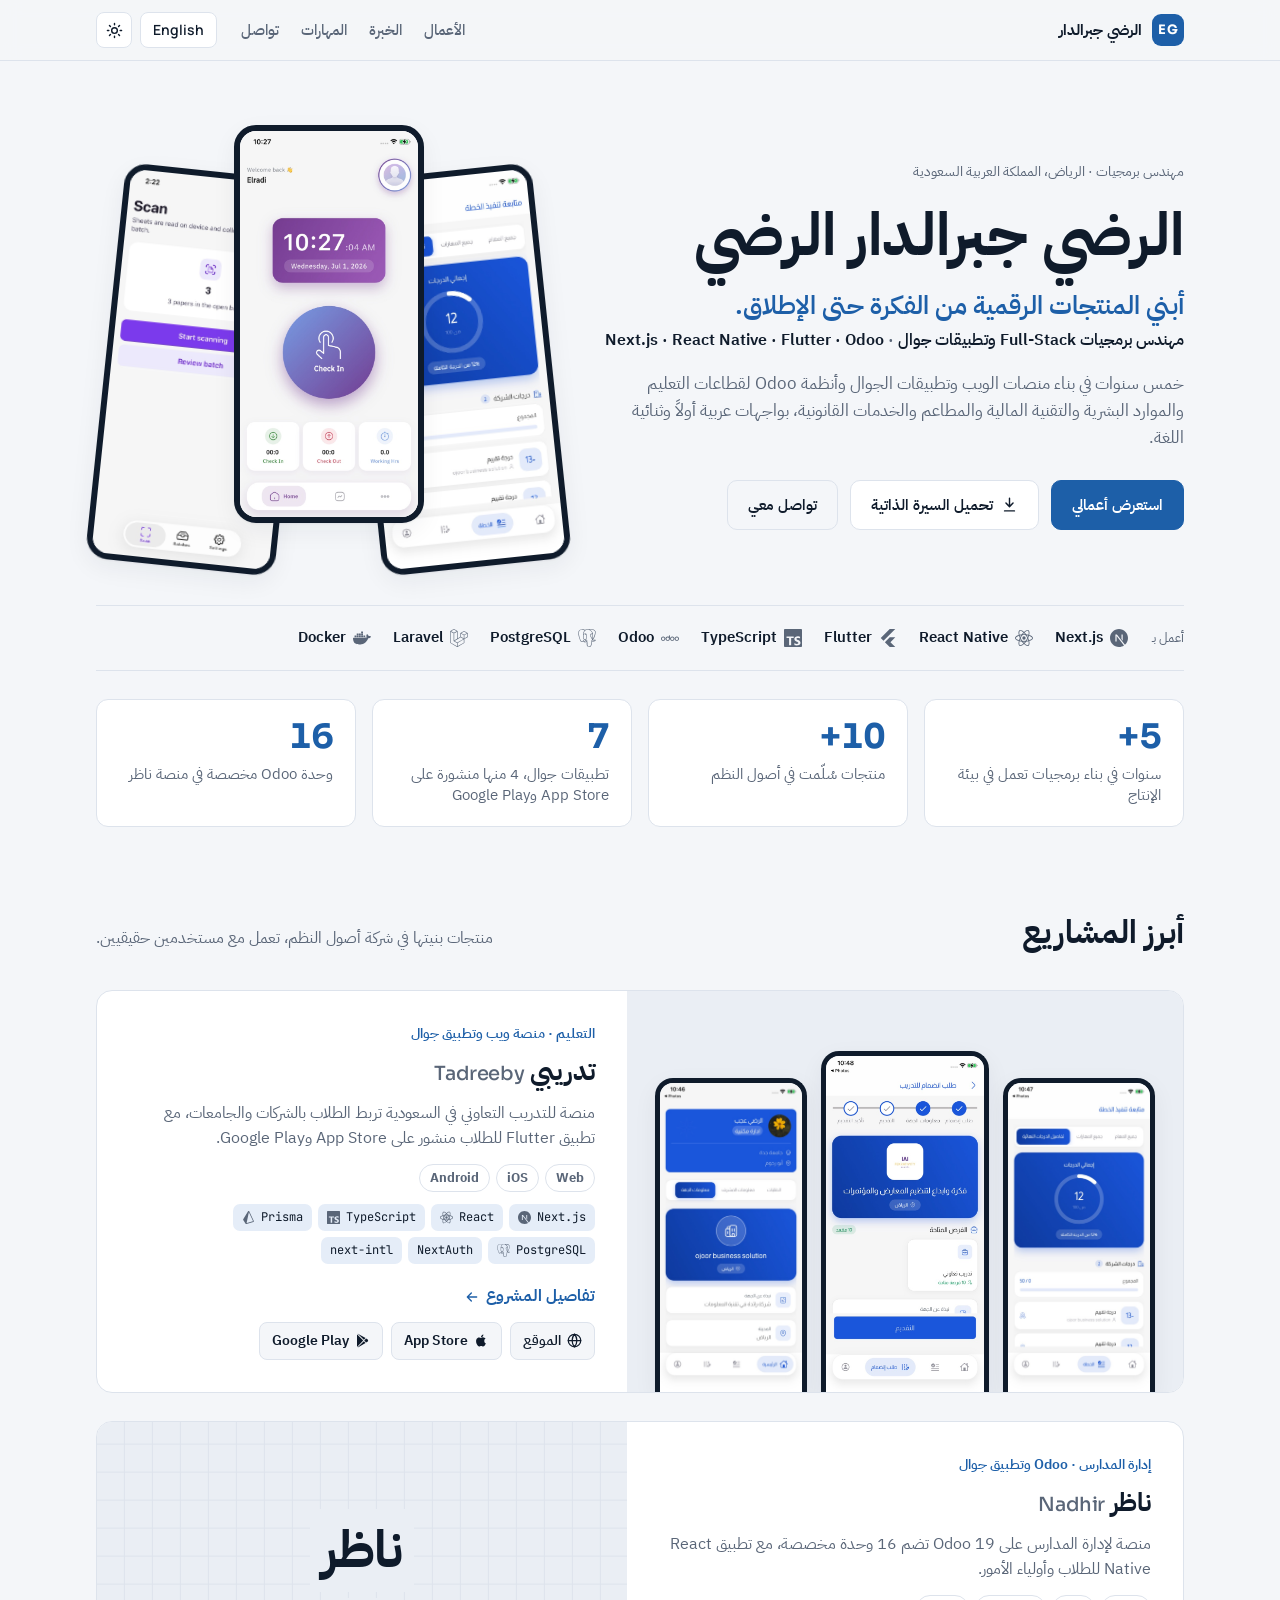
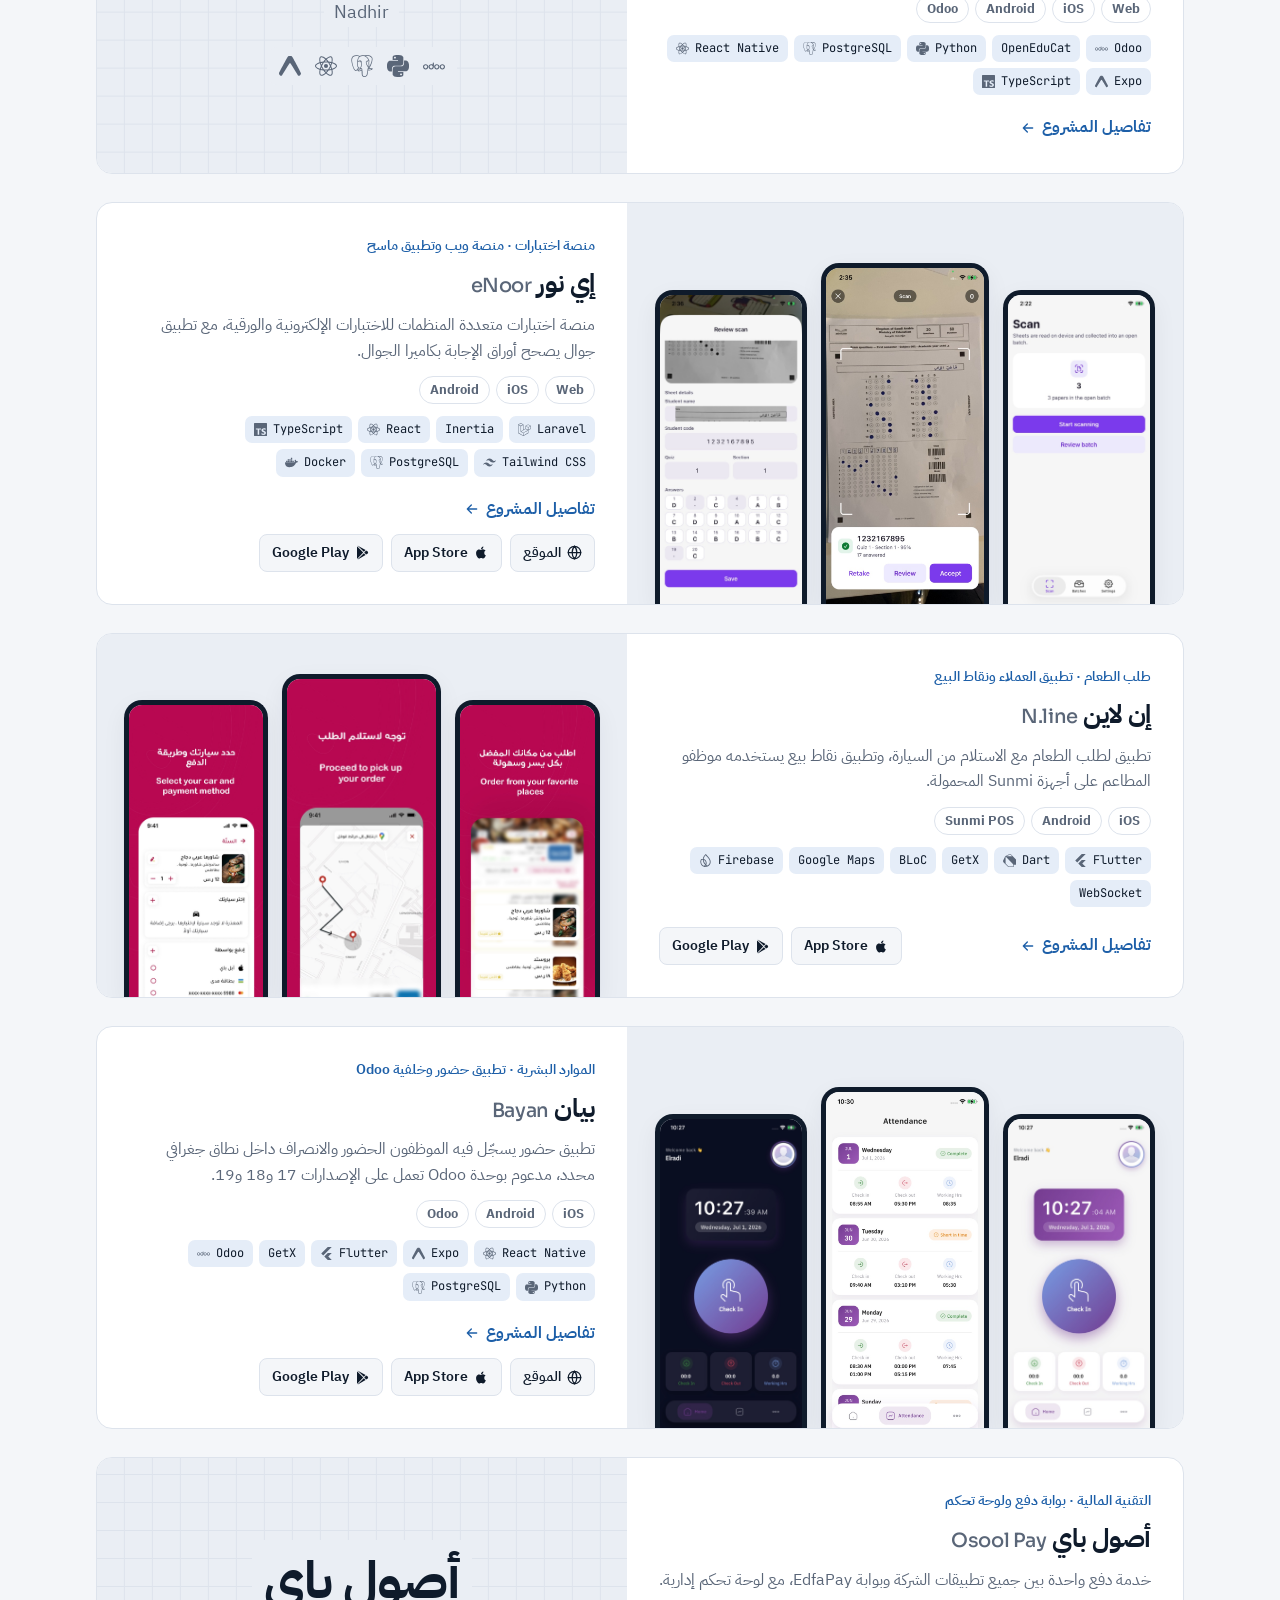
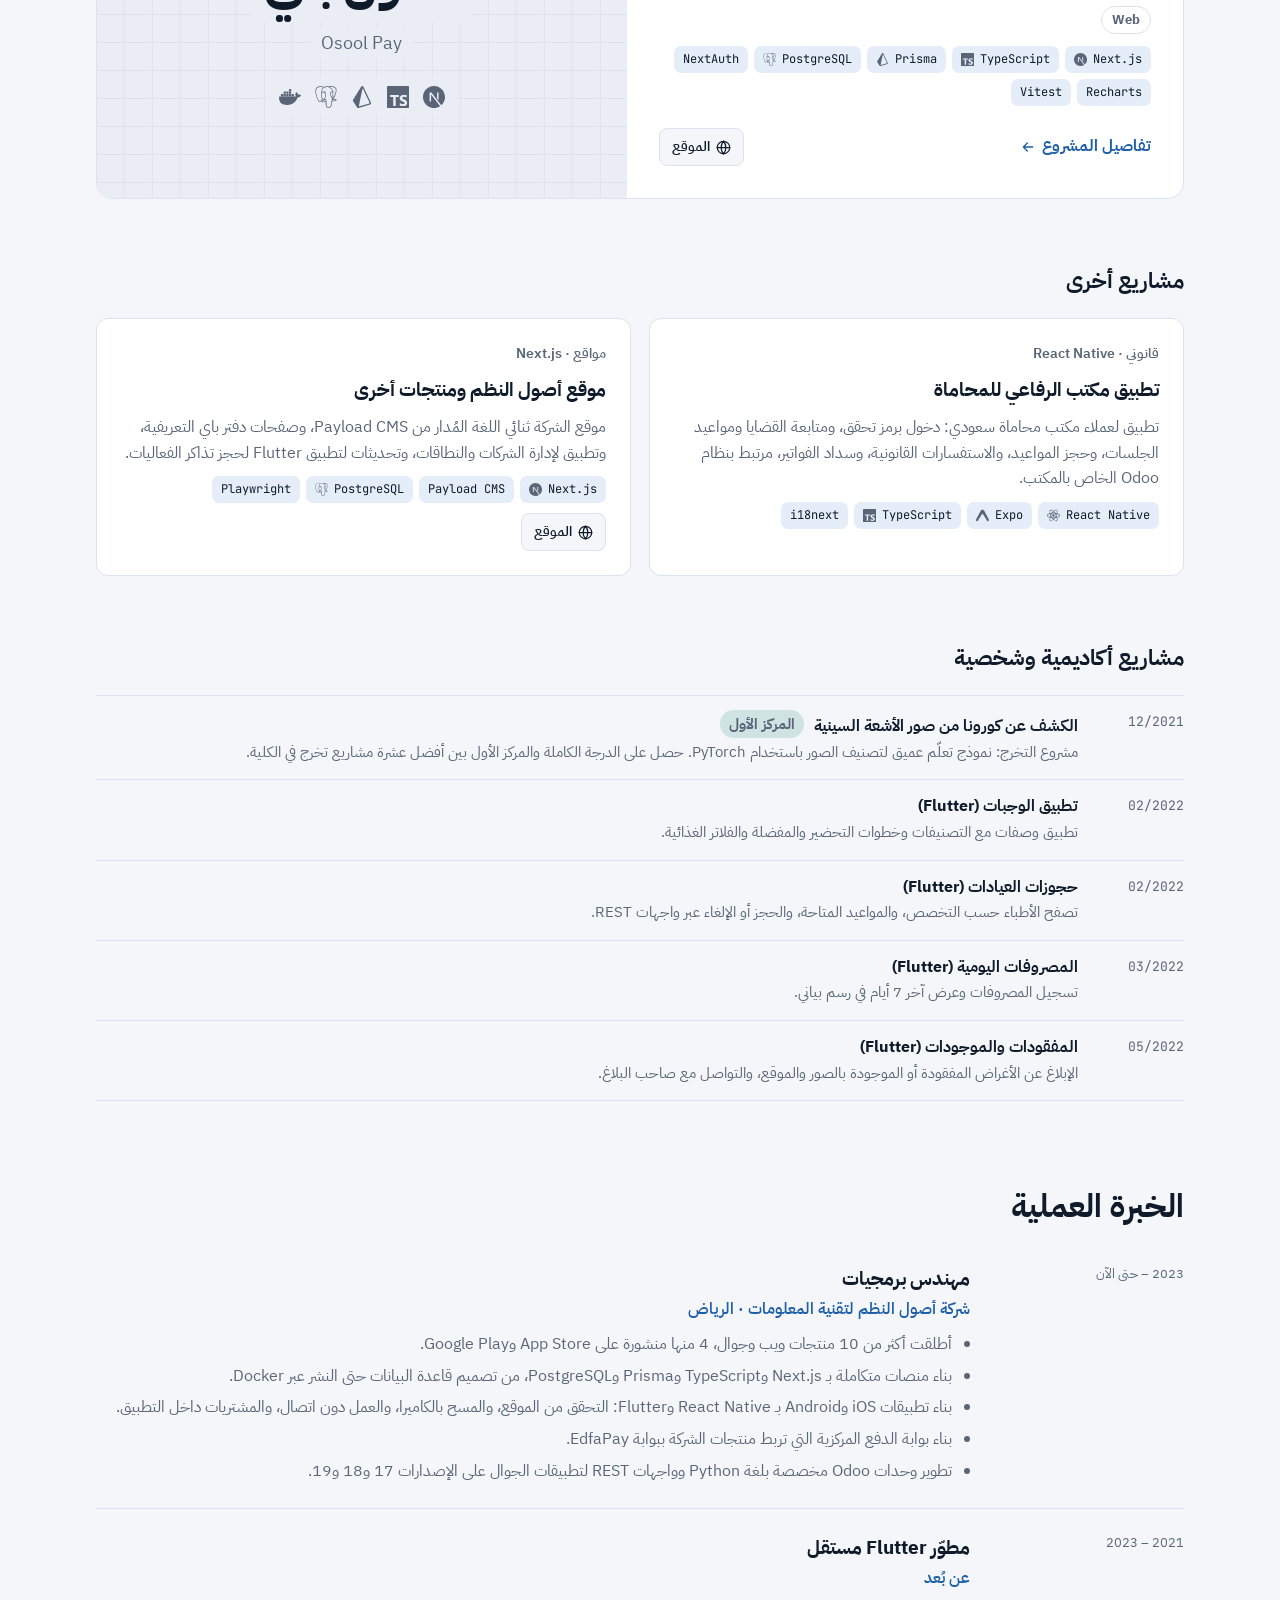
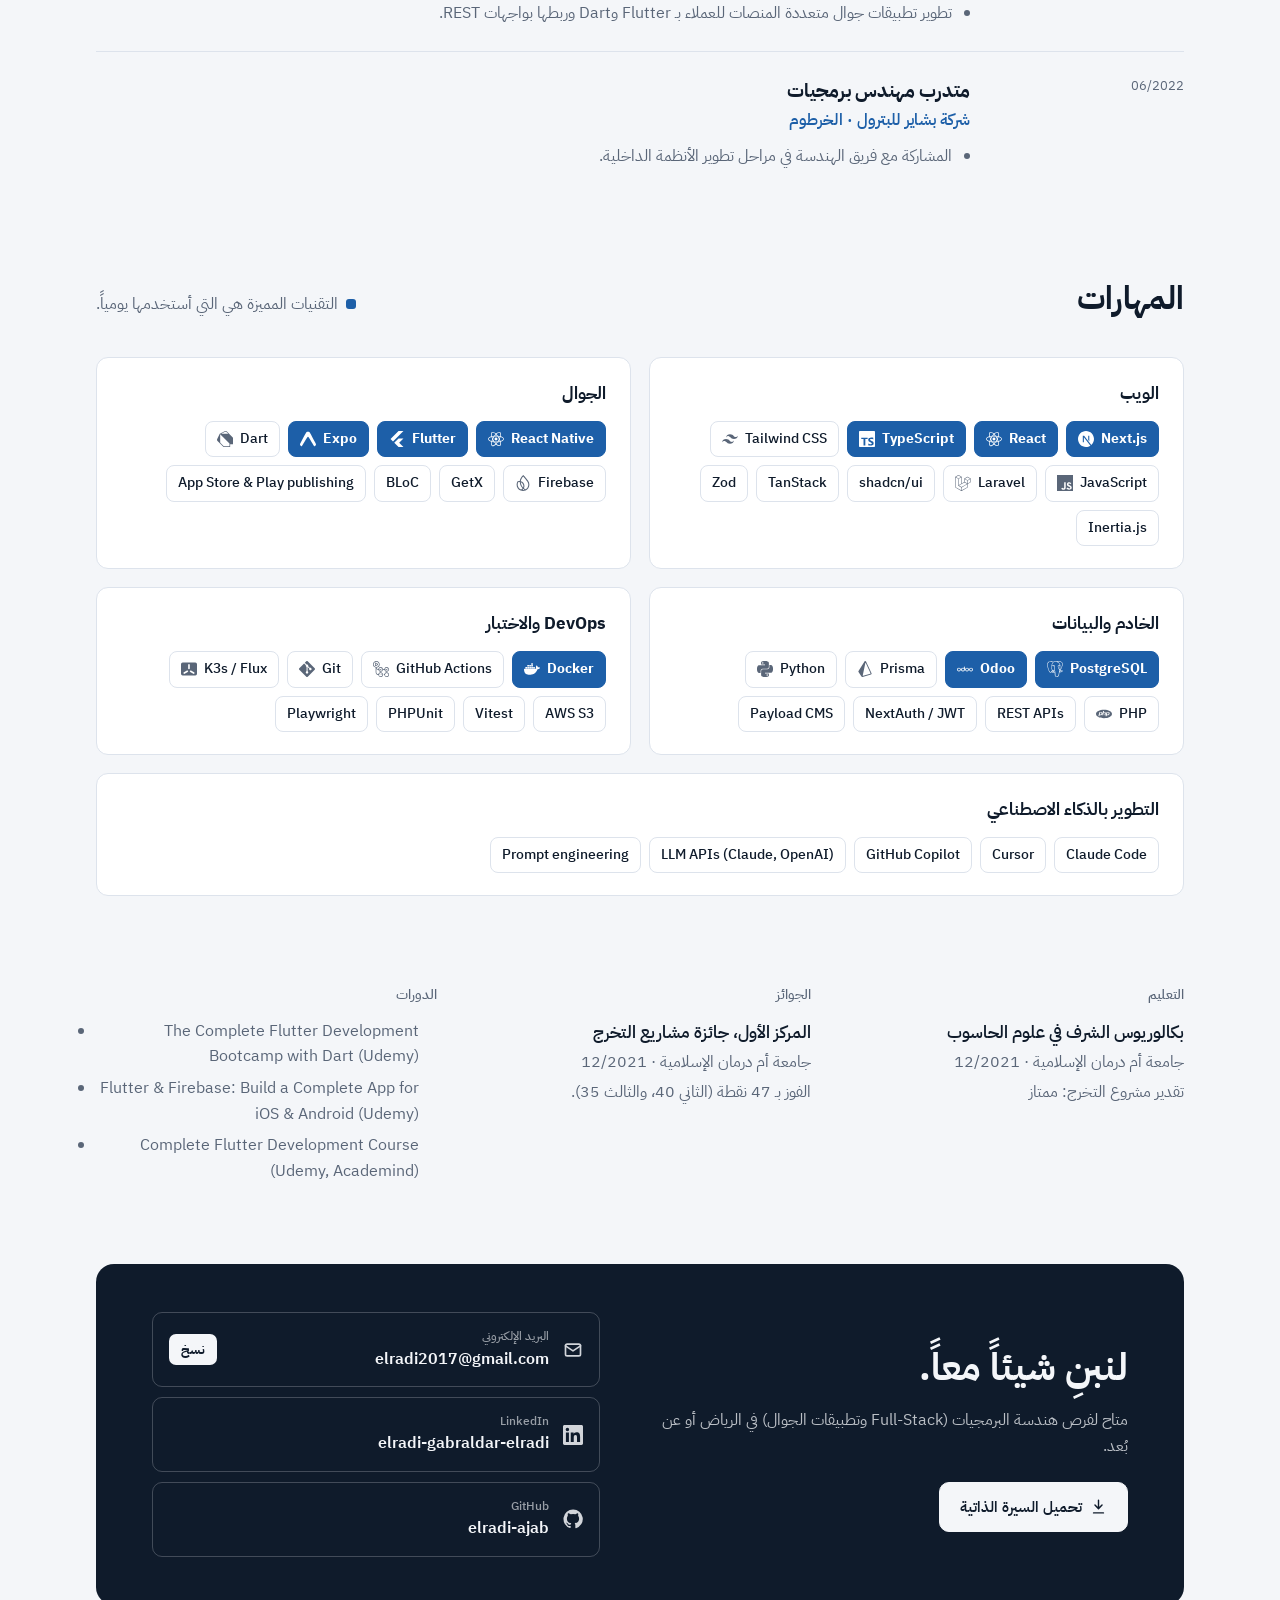
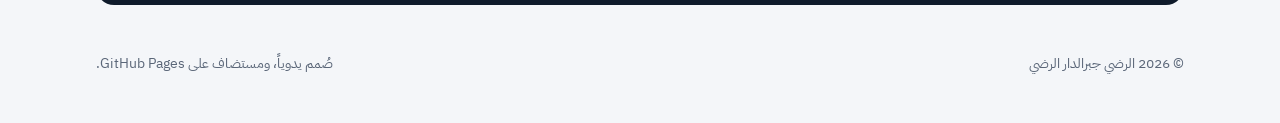
==== ar/index.html @ a4e67fc0 "Portfolio v2: Arabic version, project pages, screenshots, stats, skills with logos, theme toggle Co-" ====
<!doctype html>
<html lang="ar" dir="rtl">
<head>
<meta charset="utf-8">
<meta name="viewport" content="width=device-width, initial-scale=1, viewport-fit=cover">
<meta name="theme-color" content="#0b121c">
<title>الرضي جبرالدار الرضي</title>
<meta name="description" content="مهندس برمجيات Full-Stack وتطبيقات جوال · أبني المنتجات الرقمية من الفكرة حتى الإطلاق.">
<link rel="alternate" hreflang="en" href="../index.html">
<link rel="preconnect" href="https://fonts.googleapis.com">
<link rel="preconnect" href="https://fonts.gstatic.com" crossorigin>
<link rel="stylesheet" href="https://fonts.googleapis.com/css2?family=Sora:wght@500;600;700&family=Manrope:wght@400;500;600;700&family=JetBrains+Mono:wght@400;500&family=IBM+Plex+Sans+Arabic:wght@400;500;600;700&display=swap">
<link rel="stylesheet" href="../assets/style.css">
<script>(function(){try{var m=localStorage.getItem('theme');if(m==='dark'||m==='light')document.documentElement.setAttribute('data-theme',m);}catch(e){}})();</script>
<script>window.BASE="../";window.I18N={"link_website": "الموقع", "link_appStore": "App Store", "link_googlePlay": "Google Play", "link_github": "الكود", "link_demo": "عرض تجريبي", "copy": "نسخ", "copied": "تم النسخ"};</script>
</head>
<body>
<header class="bar">
  <div class="wrap bar-in">
    <a class="mark" href="index.html"><span class="mono">EG</span><span>الرضي جبرالدار</span></a>
    <nav class="nav" aria-label="Sections"><a href="index.html#work">الأعمال</a><a href="index.html#experience">الخبرة</a><a href="index.html#skills">المهارات</a><a href="index.html#contact">تواصل</a></nav>
    <div class="tools">
      <a class="lang" href="../index.html" hreflang="en" lang="en">English</a>
      <button class="theme" id="theme-toggle" type="button" aria-label="تبديل الوضع الفاتح أو الداكن" title="تبديل الوضع الفاتح أو الداكن"><svg viewBox="0 0 24 24" fill="none" stroke="currentColor" stroke-width="2" stroke-linecap="round" aria-hidden="true"><circle cx="12" cy="12" r="4"/><path d="M12 2v2M12 20v2M4.9 4.9l1.4 1.4M17.7 17.7l1.4 1.4M2 12h2M20 12h2M4.9 19.1l1.4-1.4M17.7 6.3l1.4-1.4"/></svg><svg viewBox="0 0 24 24" fill="none" stroke="currentColor" stroke-width="2" stroke-linecap="round" stroke-linejoin="round" aria-hidden="true"><path d="M21 12.8A9 9 0 1 1 11.2 3a7 7 0 0 0 9.8 9.8z"/></svg></button>
    </div>
  </div>
</header>
<main id="top">
<section class="hero wrap">
  <div class="hero-text">
    <p class="eyebrow">مهندس برمجيات · الرياض، المملكة العربية السعودية</p>
    <h1>الرضي جبرالدار الرضي</h1>
    <p class="tagline">أبني المنتجات الرقمية من الفكرة حتى الإطلاق.</p>
    <p class="subline">مهندس برمجيات Full-Stack وتطبيقات جوال <span class="dot">·</span> <span dir="ltr">Next.js · React Native · Flutter · Odoo</span></p>
    <p class="lede">خمس سنوات في بناء منصات الويب وتطبيقات الجوال وأنظمة Odoo لقطاعات التعليم والموارد البشرية والتقنية المالية والمطاعم والخدمات القانونية، بواجهات عربية أولاً وثنائية اللغة.</p>
    <div class="actions">
      <a class="btn primary" href="#work">استعرض أعمالي</a>
      <a class="btn" href="../Elradi_Gabraldar_CV_AR.pdf" download><svg viewBox="0 0 24 24" fill="none" stroke="currentColor" stroke-width="2" stroke-linecap="round" stroke-linejoin="round" aria-hidden="true"><path d="M12 3v12M7 10l5 5 5-5M5 21h14"/></svg>تحميل السيرة الذاتية</a>
      <a class="btn ghost" href="#contact">تواصل معي</a>
    </div>
  </div>
  <div class="hero-art" aria-hidden="true"><div class="phones"><img src="../images/tadreeby/4.jpg" alt="" loading="eager" width="300" height="650"><img src="../images/bayan/1.jpg" alt="" loading="eager" width="300" height="650"><img src="../images/enoor/1.jpg" alt="" loading="eager" width="300" height="650"></div></div>
</section>
<div class="wrap">
  <div class="techbar"><span class="tb-label">أعمل بـ</span><ul><li><svg class="ti" viewBox="0 0 24 24" aria-hidden="true"><path d="M18.665 21.978C16.758 23.255 14.465 24 12 24 5.377 24 0 18.623 0 12S5.377 0 12 0s12 5.377 12 12c0 3.583-1.574 6.801-4.067 9.001L9.219 7.2H7.2v9.596h1.615V9.251l9.85 12.727Zm-3.332-8.533 1.6 2.061V7.2h-1.6v6.245Z"/></svg><span>Next.js</span></li><li><svg class="ti" viewBox="0 0 24 24" aria-hidden="true"><path d="M14.23 12.004a2.236 2.236 0 0 1-2.235 2.236 2.236 2.236 0 0 1-2.236-2.236 2.236 2.236 0 0 1 2.235-2.236 2.236 2.236 0 0 1 2.236 2.236zm2.648-10.69c-1.346 0-3.107.96-4.888 2.622-1.78-1.653-3.542-2.602-4.887-2.602-.41 0-.783.093-1.106.278-1.375.793-1.683 3.264-.973 6.365C1.98 8.917 0 10.42 0 12.004c0 1.59 1.99 3.097 5.043 4.03-.704 3.113-.39 5.588.988 6.38.32.187.69.275 1.102.275 1.345 0 3.107-.96 4.888-2.624 1.78 1.654 3.542 2.603 4.887 2.603.41 0 .783-.09 1.106-.275 1.374-.792 1.683-3.263.973-6.365C22.02 15.096 24 13.59 24 12.004c0-1.59-1.99-3.097-5.043-4.032.704-3.11.39-5.587-.988-6.38-.318-.184-.688-.277-1.092-.278zm-.005 1.09v.006c.225 0 .406.044.558.127.666.382.955 1.835.73 3.704-.054.46-.142.945-.25 1.44-.96-.236-2.006-.417-3.107-.534-.66-.905-1.345-1.727-2.035-2.447 1.592-1.48 3.087-2.292 4.105-2.295zm-9.77.02c1.012 0 2.514.808 4.11 2.28-.686.72-1.37 1.537-2.02 2.442-1.107.117-2.154.298-3.113.538-.112-.49-.195-.964-.254-1.42-.23-1.868.054-3.32.714-3.707.19-.09.4-.127.563-.132zm4.882 3.05c.455.468.91.992 1.36 1.564-.44-.02-.89-.034-1.345-.034-.46 0-.915.01-1.36.034.44-.572.895-1.096 1.345-1.565zM12 8.1c.74 0 1.477.034 2.202.093.406.582.802 1.203 1.183 1.86.372.64.71 1.29 1.018 1.946-.308.655-.646 1.31-1.013 1.95-.38.66-.773 1.288-1.18 1.87-.728.063-1.466.098-2.21.098-.74 0-1.477-.035-2.202-.093-.406-.582-.802-1.204-1.183-1.86-.372-.64-.71-1.29-1.018-1.946.303-.657.646-1.313 1.013-1.954.38-.66.773-1.286 1.18-1.868.728-.064 1.466-.098 2.21-.098zm-3.635.254c-.24.377-.48.763-.704 1.16-.225.39-.435.782-.635 1.174-.265-.656-.49-1.31-.676-1.947.64-.15 1.315-.283 2.015-.386zm7.26 0c.695.103 1.365.23 2.006.387-.18.632-.405 1.282-.66 1.933-.2-.39-.41-.783-.64-1.174-.225-.392-.465-.774-.705-1.146zm3.063.675c.484.15.944.317 1.375.498 1.732.74 2.852 1.708 2.852 2.476-.005.768-1.125 1.74-2.857 2.475-.42.18-.88.342-1.355.493-.28-.958-.646-1.956-1.1-2.98.45-1.017.81-2.01 1.085-2.964zm-13.395.004c.278.96.645 1.957 1.1 2.98-.45 1.017-.812 2.01-1.086 2.964-.484-.15-.944-.318-1.37-.5-1.732-.737-2.852-1.706-2.852-2.474 0-.768 1.12-1.742 2.852-2.476.42-.18.88-.342 1.356-.494zm11.678 4.28c.265.657.49 1.312.676 1.948-.64.157-1.316.29-2.016.39.24-.375.48-.762.705-1.158.225-.39.435-.788.636-1.18zm-9.945.02c.2.392.41.783.64 1.175.23.39.465.772.705 1.143-.695-.102-1.365-.23-2.006-.386.18-.63.406-1.282.66-1.933zM17.92 16.32c.112.493.2.968.254 1.423.23 1.868-.054 3.32-.714 3.708-.147.09-.338.128-.563.128-1.012 0-2.514-.807-4.11-2.28.686-.72 1.37-1.536 2.02-2.44 1.107-.118 2.154-.3 3.113-.54zm-11.83.01c.96.234 2.006.415 3.107.532.66.905 1.345 1.727 2.035 2.446-1.595 1.483-3.092 2.295-4.11 2.295-.22-.005-.406-.05-.553-.132-.666-.38-.955-1.834-.73-3.703.054-.46.142-.944.25-1.438zm4.56.64c.44.02.89.034 1.345.034.46 0 .915-.01 1.36-.034-.44.572-.895 1.095-1.345 1.565-.455-.47-.91-.993-1.36-1.565z"/></svg><span>React Native</span></li><li><svg class="ti" viewBox="0 0 24 24" aria-hidden="true"><path d="M14.314 0L2.3 12 6 15.7 21.684.013h-7.357zm.014 11.072L7.857 17.53l6.47 6.47H21.7l-6.46-6.468 6.46-6.46h-7.37z"/></svg><span>Flutter</span></li><li><svg class="ti" viewBox="0 0 24 24" aria-hidden="true"><path d="M1.125 0C.502 0 0 .502 0 1.125v21.75C0 23.498.502 24 1.125 24h21.75c.623 0 1.125-.502 1.125-1.125V1.125C24 .502 23.498 0 22.875 0zm17.363 9.75c.612 0 1.154.037 1.627.111a6.38 6.38 0 0 1 1.306.34v2.458a3.95 3.95 0 0 0-.643-.361 5.093 5.093 0 0 0-.717-.26 5.453 5.453 0 0 0-1.426-.2c-.3 0-.573.028-.819.086a2.1 2.1 0 0 0-.623.242c-.17.104-.3.229-.393.374a.888.888 0 0 0-.14.49c0 .196.053.373.156.529.104.156.252.304.443.444s.423.276.696.41c.273.135.582.274.926.416.47.197.892.407 1.266.628.374.222.695.473.963.753.268.279.472.598.614.957.142.359.214.776.214 1.253 0 .657-.125 1.21-.373 1.656a3.033 3.033 0 0 1-1.012 1.085 4.38 4.38 0 0 1-1.487.596c-.566.12-1.163.18-1.79.18a9.916 9.916 0 0 1-1.84-.164 5.544 5.544 0 0 1-1.512-.493v-2.63a5.033 5.033 0 0 0 3.237 1.2c.333 0 .624-.03.872-.09.249-.06.456-.144.623-.25.166-.108.29-.234.373-.38a1.023 1.023 0 0 0-.074-1.089 2.12 2.12 0 0 0-.537-.5 5.597 5.597 0 0 0-.807-.444 27.72 27.72 0 0 0-1.007-.436c-.918-.383-1.602-.852-2.053-1.405-.45-.553-.676-1.222-.676-2.005 0-.614.123-1.141.369-1.582.246-.441.58-.804 1.004-1.089a4.494 4.494 0 0 1 1.47-.629 7.536 7.536 0 0 1 1.77-.201zm-15.113.188h9.563v2.166H9.506v9.646H6.789v-9.646H3.375z"/></svg><span>TypeScript</span></li><li><svg class="ti" viewBox="0 0 24 24" aria-hidden="true"><path d="M21.1002 15.7957c-1.6015 0-2.8997-1.2983-2.8997-2.8998s1.2983-2.8997 2.8997-2.8997c1.6015 0 2.8998 1.2982 2.8998 2.8997 0 1.5999-1.2979 2.8998-2.8998 2.8998zm0-1.2c.9388.0006 1.7003-.7601 1.7008-1.6989.0004-.9388-.7602-1.7003-1.699-1.7007h-.0018c-.9388.0004-1.6994.7619-1.699 1.7007.0005.9381.761 1.6985 1.699 1.699zm-6.0655 1.2c-1.6014 0-2.8997-1.2983-2.8997-2.8998s1.2983-2.8997 2.8997-2.8997c1.6015 0 2.8998 1.2982 2.8998 2.8997 0 1.5999-1.2999 2.8998-2.8998 2.8998zm0-1.2c.9389.0006 1.7003-.7601 1.7008-1.6989.0005-.9388-.7602-1.7003-1.699-1.7007h-.0018c-.9388.0004-1.6994.7619-1.699 1.7007.0005.9381.761 1.6985 1.699 1.699zM11.865 12.858c0 1.6199-1.2979 2.9378-2.8977 2.9378s-2.8998-1.314-2.8998-2.9358 1.1799-2.8597 2.8998-2.8597c.6359 0 1.2239.134 1.6998.484v-1.68a.6.6 0 0 1 1.2 0v4.0537h-.002zm-2.8977 1.7399c.9388.0005 1.7002-.7602 1.7007-1.699.0005-.9388-.7602-1.7003-1.699-1.7007h-.0017c-.9389.0004-1.6995.7619-1.699 1.7007.0004.9381.7608 1.6985 1.699 1.699zm-6.0675 1.1979C1.2983 15.7957 0 14.4974 0 12.8959s1.2983-2.8997 2.8998-2.8997 2.8997 1.2982 2.8997 2.8997c0 1.5999-1.2999 2.8998-2.8997 2.8998zm0-1.2c.9388.0006 1.7002-.7601 1.7007-1.699.0005-.9387-.7602-1.7002-1.699-1.7006h-.0017c-.9388.0004-1.6995.7619-1.699 1.7007.0004.9381.7608 1.6985 1.699 1.699z"/></svg><span>Odoo</span></li><li><svg class="ti" viewBox="0 0 24 24" aria-hidden="true"><path d="M23.5594 14.7228a.5269.5269 0 0 0-.0563-.1191c-.139-.2632-.4768-.3418-1.0074-.2321-1.6533.3411-2.2935.1312-2.5256-.0191 1.342-2.0482 2.445-4.522 3.0411-6.8297.2714-1.0507.7982-3.5237.1222-4.7316a1.5641 1.5641 0 0 0-.1509-.235C21.6931.9086 19.8007.0248 17.5099.0005c-1.4947-.0158-2.7705.3461-3.1161.4794a9.449 9.449 0 0 0-.5159-.0816 8.044 8.044 0 0 0-1.3114-.1278c-1.1822-.0184-2.2038.2642-3.0498.8406-.8573-.3211-4.7888-1.645-7.2219.0788C.9359 2.1526.3086 3.8733.4302 6.3043c.0409.818.5069 3.334 1.2423 5.7436.4598 1.5065.9387 2.7019 1.4334 3.582.553.9942 1.1259 1.5933 1.7143 1.7895.4474.1491 1.1327.1441 1.8581-.7279.8012-.9635 1.5903-1.8258 1.9446-2.2069.4351.2355.9064.3625 1.39.3772a.0569.0569 0 0 0 .0004.0041 11.0312 11.0312 0 0 0-.2472.3054c-.3389.4302-.4094.5197-1.5002.7443-.3102.064-1.1344.2339-1.1464.8115-.0025.1224.0329.2309.0919.3268.2269.4231.9216.6097 1.015.6331 1.3345.3335 2.5044.092 3.3714-.6787-.017 2.231.0775 4.4174.3454 5.0874.2212.5529.7618 1.9045 2.4692 1.9043.2505 0 .5263-.0291.8296-.0941 1.7819-.3821 2.5557-1.1696 2.855-2.9059.1503-.8707.4016-2.8753.5388-4.1012.0169-.0703.0357-.1207.057-.1362.0007-.0005.0697-.0471.4272.0307a.3673.3673 0 0 0 .0443.0068l.2539.0223.0149.001c.8468.0384 1.9114-.1426 2.5312-.4308.6438-.2988 1.8057-1.0323 1.5951-1.6698zM2.371 11.8765c-.7435-2.4358-1.1779-4.8851-1.2123-5.5719-.1086-2.1714.4171-3.6829 1.5623-4.4927 1.8367-1.2986 4.8398-.5408 6.108-.13-.0032.0032-.0066.0061-.0098.0094-2.0238 2.044-1.9758 5.536-1.9708 5.7495-.0002.0823.0066.1989.0162.3593.0348.5873.0996 1.6804-.0735 2.9184-.1609 1.1504.1937 2.2764.9728 3.0892.0806.0841.1648.1631.2518.2374-.3468.3714-1.1004 1.1926-1.9025 2.1576-.5677.6825-.9597.5517-1.0886.5087-.3919-.1307-.813-.5871-1.2381-1.3223-.4796-.839-.9635-2.0317-1.4155-3.5126zm6.0072 5.0871c-.1711-.0428-.3271-.1132-.4322-.1772.0889-.0394.2374-.0902.4833-.1409 1.2833-.2641 1.4815-.4506 1.9143-1.0002.0992-.126.2116-.2687.3673-.4426a.3549.3549 0 0 0 .0737-.1298c.1708-.1513.2724-.1099.4369-.0417.156.0646.3078.26.3695.4752.0291.1016.0619.2945-.0452.4444-.9043 1.2658-2.2216 1.2494-3.1676 1.0128zm2.094-3.988-.0525.141c-.133.3566-.2567.6881-.3334 1.003-.6674-.0021-1.3168-.2872-1.8105-.8024-.6279-.6551-.9131-1.5664-.7825-2.5004.1828-1.3079.1153-2.4468.079-3.0586-.005-.0857-.0095-.1607-.0122-.2199.2957-.2621 1.6659-.9962 2.6429-.7724.4459.1022.7176.4057.8305.928.5846 2.7038.0774 3.8307-.3302 4.7363-.084.1866-.1633.3629-.2311.5454zm7.3637 4.5725c-.0169.1768-.0358.376-.0618.5959l-.146.4383a.3547.3547 0 0 0-.0182.1077c-.0059.4747-.054.6489-.115.8693-.0634.2292-.1353.4891-.1794 1.0575-.11 1.4143-.8782 2.2267-2.4172 2.5565-1.5155.3251-1.7843-.4968-2.0212-1.2217a6.5824 6.5824 0 0 0-.0769-.2266c-.2154-.5858-.1911-1.4119-.1574-2.5551.0165-.5612-.0249-1.9013-.3302-2.6462.0044-.2932.0106-.5909.019-.8918a.3529.3529 0 0 0-.0153-.1126 1.4927 1.4927 0 0 0-.0439-.208c-.1226-.4283-.4213-.7866-.7797-.9351-.1424-.059-.4038-.1672-.7178-.0869.067-.276.1831-.5875.309-.9249l.0529-.142c.0595-.16.134-.3257.213-.5012.4265-.9476 1.0106-2.2453.3766-5.1772-.2374-1.0981-1.0304-1.6343-2.2324-1.5098-.7207.0746-1.3799.3654-1.7088.5321a5.6716 5.6716 0 0 0-.1958.1041c.0918-1.1064.4386-3.1741 1.7357-4.4823a4.0306 4.0306 0 0 1 .3033-.276.3532.3532 0 0 0 .1447-.0644c.7524-.5706 1.6945-.8506 2.802-.8325.4091.0067.8017.0339 1.1742.081 1.939.3544 3.2439 1.4468 4.0359 2.3827.8143.9623 1.2552 1.9315 1.4312 2.4543-1.3232-.1346-2.2234.1268-2.6797.779-.9926 1.4189.543 4.1729 1.2811 5.4964.1353.2426.2522.4522.2889.5413.2403.5825.5515.9713.7787 1.2552.0696.087.1372.1714.1885.245-.4008.1155-1.1208.3825-1.0552 1.717-.0123.1563-.0423.4469-.0834.8148-.0461.2077-.0702.4603-.0994.7662zm.8905-1.6211c-.0405-.8316.2691-.9185.5967-1.0105a2.8566 2.8566 0 0 0 .135-.0406 1.202 1.202 0 0 0 .1342.103c.5703.3765 1.5823.4213 3.0068.1344-.2016.1769-.5189.3994-.9533.6011-.4098.1903-1.0957.333-1.7473.3636-.7197.0336-1.0859-.0807-1.1721-.151zm.5695-9.2712c-.0059.3508-.0542.6692-.1054 1.0017-.055.3576-.112.7274-.1264 1.1762-.0142.4368.0404.8909.0932 1.3301.1066.887.216 1.8003-.2075 2.7014a3.5272 3.5272 0 0 1-.1876-.3856c-.0527-.1276-.1669-.3326-.3251-.6162-.6156-1.1041-2.0574-3.6896-1.3193-4.7446.3795-.5427 1.3408-.5661 2.1781-.463zm.2284 7.0137a12.3762 12.3762 0 0 0-.0853-.1074l-.0355-.0444c.7262-1.1995.5842-2.3862.4578-3.4385-.0519-.4318-.1009-.8396-.0885-1.2226.0129-.4061.0666-.7543.1185-1.0911.0639-.415.1288-.8443.1109-1.3505.0134-.0531.0188-.1158.0118-.1902-.0457-.4855-.5999-1.938-1.7294-3.253-.6076-.7073-1.4896-1.4972-2.6889-2.0395.5251-.1066 1.2328-.2035 2.0244-.1859 2.0515.0456 3.6746.8135 4.8242 2.2824a.908.908 0 0 1 .0667.1002c.7231 1.3556-.2762 6.2751-2.9867 10.5405zm-8.8166-6.1162c-.025.1794-.3089.4225-.6211.4225a.5821.5821 0 0 1-.0809-.0056c-.1873-.026-.3765-.144-.5059-.3156-.0458-.0605-.1203-.178-.1055-.2844.0055-.0401.0261-.0985.0925-.1488.1182-.0894.3518-.1226.6096-.0867.3163.0441.6426.1938.6113.4186zm7.9305-.4114c.0111.0792-.049.201-.1531.3102-.0683.0717-.212.1961-.4079.2232a.5456.5456 0 0 1-.075.0052c-.2935 0-.5414-.2344-.5607-.3717-.024-.1765.2641-.3106.5611-.352.297-.0414.6111.0088.6356.1851z"/></svg><span>PostgreSQL</span></li><li><svg class="ti" viewBox="0 0 24 24" aria-hidden="true"><path d="M23.642 5.43a.364.364 0 01.014.1v5.149c0 .135-.073.26-.189.326l-4.323 2.49v4.934a.378.378 0 01-.188.326L9.93 23.949a.316.316 0 01-.066.027c-.008.002-.016.008-.024.01a.348.348 0 01-.192 0c-.011-.002-.02-.008-.03-.012-.02-.008-.042-.014-.062-.025L.533 18.755a.376.376 0 01-.189-.326V2.974c0-.033.005-.066.014-.098.003-.012.01-.02.014-.032a.369.369 0 01.023-.058c.004-.013.015-.022.023-.033l.033-.045c.012-.01.025-.018.037-.027.014-.012.027-.024.041-.034H.53L5.043.05a.375.375 0 01.375 0L9.93 2.647h.002c.015.01.027.021.04.033l.038.027c.013.014.02.03.033.045.008.011.02.021.025.033.01.02.017.038.024.058.003.011.01.021.013.032.01.031.014.064.014.098v9.652l3.76-2.164V5.527c0-.033.004-.066.013-.098.003-.01.01-.02.013-.032a.487.487 0 01.024-.059c.007-.012.018-.02.025-.033.012-.015.021-.03.033-.043.012-.012.025-.02.037-.028.014-.01.026-.023.041-.032h.001l4.513-2.598a.375.375 0 01.375 0l4.513 2.598c.016.01.027.021.042.031.012.01.025.018.036.028.013.014.022.03.034.044.008.012.019.021.024.033.011.02.018.04.024.06.006.01.012.021.015.032zm-.74 5.032V6.179l-1.578.908-2.182 1.256v4.283zm-4.51 7.75v-4.287l-2.147 1.225-6.126 3.498v4.325zM1.093 3.624v14.588l8.273 4.761v-4.325l-4.322-2.445-.002-.003H5.04c-.014-.01-.025-.021-.04-.031-.011-.01-.024-.018-.035-.027l-.001-.002c-.013-.012-.021-.025-.031-.04-.01-.011-.021-.022-.028-.036h-.002c-.008-.014-.013-.031-.02-.047-.006-.016-.014-.027-.018-.043a.49.49 0 01-.008-.057c-.002-.014-.006-.027-.006-.041V5.789l-2.18-1.257zM5.23.81L1.47 2.974l3.76 2.164 3.758-2.164zm1.956 13.505l2.182-1.256V3.624l-1.58.91-2.182 1.255v9.435zm11.581-10.95l-3.76 2.163 3.76 2.163 3.759-2.164zm-.376 4.978L16.21 7.087 14.63 6.18v4.283l2.182 1.256 1.58.908zm-8.65 9.654l5.514-3.148 2.756-1.572-3.757-2.163-4.323 2.489-3.941 2.27z"/></svg><span>Laravel</span></li><li><svg class="ti" viewBox="0 0 24 24" aria-hidden="true"><path d="M13.983 11.078h2.119a.186.186 0 00.186-.185V9.006a.186.186 0 00-.186-.186h-2.119a.185.185 0 00-.185.185v1.888c0 .102.083.185.185.185m-2.954-5.43h2.118a.186.186 0 00.186-.186V3.574a.186.186 0 00-.186-.185h-2.118a.185.185 0 00-.185.185v1.888c0 .102.082.185.185.185m0 2.716h2.118a.187.187 0 00.186-.186V6.29a.186.186 0 00-.186-.185h-2.118a.185.185 0 00-.185.185v1.887c0 .102.082.185.185.186m-2.93 0h2.12a.186.186 0 00.184-.186V6.29a.185.185 0 00-.185-.185H8.1a.185.185 0 00-.185.185v1.887c0 .102.083.185.185.186m-2.964 0h2.119a.186.186 0 00.185-.186V6.29a.185.185 0 00-.185-.185H5.136a.186.186 0 00-.186.185v1.887c0 .102.084.185.186.186m5.893 2.715h2.118a.186.186 0 00.186-.185V9.006a.186.186 0 00-.186-.186h-2.118a.185.185 0 00-.185.185v1.888c0 .102.082.185.185.185m-2.93 0h2.12a.185.185 0 00.184-.185V9.006a.185.185 0 00-.184-.186h-2.12a.185.185 0 00-.184.185v1.888c0 .102.083.185.185.185m-2.964 0h2.119a.185.185 0 00.185-.185V9.006a.185.185 0 00-.184-.186h-2.12a.186.186 0 00-.186.186v1.887c0 .102.084.185.186.185m-2.92 0h2.12a.185.185 0 00.184-.185V9.006a.185.185 0 00-.184-.186h-2.12a.185.185 0 00-.184.185v1.888c0 .102.082.185.185.185M23.763 9.89c-.065-.051-.672-.51-1.954-.51-.338.001-.676.03-1.01.087-.248-1.7-1.653-2.53-1.716-2.566l-.344-.199-.226.327c-.284.438-.49.922-.612 1.43-.23.97-.09 1.882.403 2.661-.595.332-1.55.413-1.744.42H.751a.751.751 0 00-.75.748 11.376 11.376 0 00.692 4.062c.545 1.428 1.355 2.48 2.41 3.124 1.18.723 3.1 1.137 5.275 1.137.983.003 1.963-.086 2.93-.266a12.248 12.248 0 003.823-1.389c.98-.567 1.86-1.288 2.61-2.136 1.252-1.418 1.998-2.997 2.553-4.4h.221c1.372 0 2.215-.549 2.68-1.009.309-.293.55-.65.707-1.046l.098-.288Z"/></svg><span>Docker</span></li></ul></div>
  <div class="stats"><div class="stat"><b>5+</b><span>سنوات في بناء برمجيات تعمل في بيئة الإنتاج</span></div><div class="stat"><b>10+</b><span>منتجات سُلّمت في أصول النظم</span></div><div class="stat"><b>7</b><span>تطبيقات جوال، 4 منها منشورة على App Store وGoogle Play</span></div><div class="stat"><b>16</b><span>وحدة Odoo مخصصة في منصة ناظر</span></div></div>
</div>
<section id="work" class="sec">
  <div class="wrap">
    <div class="sec-head"><h2>أبرز المشاريع</h2><p>منتجات بنيتها في شركة أصول النظم، تعمل مع مستخدمين حقيقيين.</p></div>
    <div class="featured"><article class="fcard reveal" id="p-tadreeby">
  <a class="media" href="projects/tadreeby.html" tabindex="-1" aria-hidden="true" data-media="tadreeby" data-type="phone" data-max="3"><div class="ph">
      <span class="ph-name">تدريبي</span>
      <span class="ph-alt" lang="en">Tadreeby</span>
      <span class="ph-icons"><svg class="ph-i" viewBox="0 0 24 24" aria-hidden="true"><path d="M18.665 21.978C16.758 23.255 14.465 24 12 24 5.377 24 0 18.623 0 12S5.377 0 12 0s12 5.377 12 12c0 3.583-1.574 6.801-4.067 9.001L9.219 7.2H7.2v9.596h1.615V9.251l9.85 12.727Zm-3.332-8.533 1.6 2.061V7.2h-1.6v6.245Z"/></svg><svg class="ph-i" viewBox="0 0 24 24" aria-hidden="true"><path d="M14.23 12.004a2.236 2.236 0 0 1-2.235 2.236 2.236 2.236 0 0 1-2.236-2.236 2.236 2.236 0 0 1 2.235-2.236 2.236 2.236 0 0 1 2.236 2.236zm2.648-10.69c-1.346 0-3.107.96-4.888 2.622-1.78-1.653-3.542-2.602-4.887-2.602-.41 0-.783.093-1.106.278-1.375.793-1.683 3.264-.973 6.365C1.98 8.917 0 10.42 0 12.004c0 1.59 1.99 3.097 5.043 4.03-.704 3.113-.39 5.588.988 6.38.32.187.69.275 1.102.275 1.345 0 3.107-.96 4.888-2.624 1.78 1.654 3.542 2.603 4.887 2.603.41 0 .783-.09 1.106-.275 1.374-.792 1.683-3.263.973-6.365C22.02 15.096 24 13.59 24 12.004c0-1.59-1.99-3.097-5.043-4.032.704-3.11.39-5.587-.988-6.38-.318-.184-.688-.277-1.092-.278zm-.005 1.09v.006c.225 0 .406.044.558.127.666.382.955 1.835.73 3.704-.054.46-.142.945-.25 1.44-.96-.236-2.006-.417-3.107-.534-.66-.905-1.345-1.727-2.035-2.447 1.592-1.48 3.087-2.292 4.105-2.295zm-9.77.02c1.012 0 2.514.808 4.11 2.28-.686.72-1.37 1.537-2.02 2.442-1.107.117-2.154.298-3.113.538-.112-.49-.195-.964-.254-1.42-.23-1.868.054-3.32.714-3.707.19-.09.4-.127.563-.132zm4.882 3.05c.455.468.91.992 1.36 1.564-.44-.02-.89-.034-1.345-.034-.46 0-.915.01-1.36.034.44-.572.895-1.096 1.345-1.565zM12 8.1c.74 0 1.477.034 2.202.093.406.582.802 1.203 1.183 1.86.372.64.71 1.29 1.018 1.946-.308.655-.646 1.31-1.013 1.95-.38.66-.773 1.288-1.18 1.87-.728.063-1.466.098-2.21.098-.74 0-1.477-.035-2.202-.093-.406-.582-.802-1.204-1.183-1.86-.372-.64-.71-1.29-1.018-1.946.303-.657.646-1.313 1.013-1.954.38-.66.773-1.286 1.18-1.868.728-.064 1.466-.098 2.21-.098zm-3.635.254c-.24.377-.48.763-.704 1.16-.225.39-.435.782-.635 1.174-.265-.656-.49-1.31-.676-1.947.64-.15 1.315-.283 2.015-.386zm7.26 0c.695.103 1.365.23 2.006.387-.18.632-.405 1.282-.66 1.933-.2-.39-.41-.783-.64-1.174-.225-.392-.465-.774-.705-1.146zm3.063.675c.484.15.944.317 1.375.498 1.732.74 2.852 1.708 2.852 2.476-.005.768-1.125 1.74-2.857 2.475-.42.18-.88.342-1.355.493-.28-.958-.646-1.956-1.1-2.98.45-1.017.81-2.01 1.085-2.964zm-13.395.004c.278.96.645 1.957 1.1 2.98-.45 1.017-.812 2.01-1.086 2.964-.484-.15-.944-.318-1.37-.5-1.732-.737-2.852-1.706-2.852-2.474 0-.768 1.12-1.742 2.852-2.476.42-.18.88-.342 1.356-.494zm11.678 4.28c.265.657.49 1.312.676 1.948-.64.157-1.316.29-2.016.39.24-.375.48-.762.705-1.158.225-.39.435-.788.636-1.18zm-9.945.02c.2.392.41.783.64 1.175.23.39.465.772.705 1.143-.695-.102-1.365-.23-2.006-.386.18-.63.406-1.282.66-1.933zM17.92 16.32c.112.493.2.968.254 1.423.23 1.868-.054 3.32-.714 3.708-.147.09-.338.128-.563.128-1.012 0-2.514-.807-4.11-2.28.686-.72 1.37-1.536 2.02-2.44 1.107-.118 2.154-.3 3.113-.54zm-11.83.01c.96.234 2.006.415 3.107.532.66.905 1.345 1.727 2.035 2.446-1.595 1.483-3.092 2.295-4.11 2.295-.22-.005-.406-.05-.553-.132-.666-.38-.955-1.834-.73-3.703.054-.46.142-.944.25-1.438zm4.56.64c.44.02.89.034 1.345.034.46 0 .915-.01 1.36-.034-.44.572-.895 1.095-1.345 1.565-.455-.47-.91-.993-1.36-1.565z"/></svg><svg class="ph-i" viewBox="0 0 24 24" aria-hidden="true"><path d="M1.125 0C.502 0 0 .502 0 1.125v21.75C0 23.498.502 24 1.125 24h21.75c.623 0 1.125-.502 1.125-1.125V1.125C24 .502 23.498 0 22.875 0zm17.363 9.75c.612 0 1.154.037 1.627.111a6.38 6.38 0 0 1 1.306.34v2.458a3.95 3.95 0 0 0-.643-.361 5.093 5.093 0 0 0-.717-.26 5.453 5.453 0 0 0-1.426-.2c-.3 0-.573.028-.819.086a2.1 2.1 0 0 0-.623.242c-.17.104-.3.229-.393.374a.888.888 0 0 0-.14.49c0 .196.053.373.156.529.104.156.252.304.443.444s.423.276.696.41c.273.135.582.274.926.416.47.197.892.407 1.266.628.374.222.695.473.963.753.268.279.472.598.614.957.142.359.214.776.214 1.253 0 .657-.125 1.21-.373 1.656a3.033 3.033 0 0 1-1.012 1.085 4.38 4.38 0 0 1-1.487.596c-.566.12-1.163.18-1.79.18a9.916 9.916 0 0 1-1.84-.164 5.544 5.544 0 0 1-1.512-.493v-2.63a5.033 5.033 0 0 0 3.237 1.2c.333 0 .624-.03.872-.09.249-.06.456-.144.623-.25.166-.108.29-.234.373-.38a1.023 1.023 0 0 0-.074-1.089 2.12 2.12 0 0 0-.537-.5 5.597 5.597 0 0 0-.807-.444 27.72 27.72 0 0 0-1.007-.436c-.918-.383-1.602-.852-2.053-1.405-.45-.553-.676-1.222-.676-2.005 0-.614.123-1.141.369-1.582.246-.441.58-.804 1.004-1.089a4.494 4.494 0 0 1 1.47-.629 7.536 7.536 0 0 1 1.77-.201zm-15.113.188h9.563v2.166H9.506v9.646H6.789v-9.646H3.375z"/></svg><svg class="ph-i" viewBox="0 0 24 24" aria-hidden="true"><path d="M21.8068 18.2848L13.5528.7565c-.207-.4382-.639-.7273-1.1286-.7541-.5023-.0293-.9523.213-1.2062.6253L2.266 15.1271c-.2773.4518-.2718 1.0091.0158 1.4555l4.3759 6.7786c.2608.4046.7127.6388 1.1823.6388.1332 0 .267-.0188.3987-.0577l12.7019-3.7568c.3891-.1151.7072-.3904.8737-.7553s.1633-.7828-.0075-1.1454zm-1.8481.7519L9.1814 22.2242c-.3292.0975-.6448-.1873-.5756-.5194l3.8501-18.4386c.072-.3448.5486-.3996.699-.0803l7.1288 15.138c.1344.2856-.019.6224-.325.7128z"/></svg><svg class="ph-i" viewBox="0 0 24 24" aria-hidden="true"><path d="M23.5594 14.7228a.5269.5269 0 0 0-.0563-.1191c-.139-.2632-.4768-.3418-1.0074-.2321-1.6533.3411-2.2935.1312-2.5256-.0191 1.342-2.0482 2.445-4.522 3.0411-6.8297.2714-1.0507.7982-3.5237.1222-4.7316a1.5641 1.5641 0 0 0-.1509-.235C21.6931.9086 19.8007.0248 17.5099.0005c-1.4947-.0158-2.7705.3461-3.1161.4794a9.449 9.449 0 0 0-.5159-.0816 8.044 8.044 0 0 0-1.3114-.1278c-1.1822-.0184-2.2038.2642-3.0498.8406-.8573-.3211-4.7888-1.645-7.2219.0788C.9359 2.1526.3086 3.8733.4302 6.3043c.0409.818.5069 3.334 1.2423 5.7436.4598 1.5065.9387 2.7019 1.4334 3.582.553.9942 1.1259 1.5933 1.7143 1.7895.4474.1491 1.1327.1441 1.8581-.7279.8012-.9635 1.5903-1.8258 1.9446-2.2069.4351.2355.9064.3625 1.39.3772a.0569.0569 0 0 0 .0004.0041 11.0312 11.0312 0 0 0-.2472.3054c-.3389.4302-.4094.5197-1.5002.7443-.3102.064-1.1344.2339-1.1464.8115-.0025.1224.0329.2309.0919.3268.2269.4231.9216.6097 1.015.6331 1.3345.3335 2.5044.092 3.3714-.6787-.017 2.231.0775 4.4174.3454 5.0874.2212.5529.7618 1.9045 2.4692 1.9043.2505 0 .5263-.0291.8296-.0941 1.7819-.3821 2.5557-1.1696 2.855-2.9059.1503-.8707.4016-2.8753.5388-4.1012.0169-.0703.0357-.1207.057-.1362.0007-.0005.0697-.0471.4272.0307a.3673.3673 0 0 0 .0443.0068l.2539.0223.0149.001c.8468.0384 1.9114-.1426 2.5312-.4308.6438-.2988 1.8057-1.0323 1.5951-1.6698zM2.371 11.8765c-.7435-2.4358-1.1779-4.8851-1.2123-5.5719-.1086-2.1714.4171-3.6829 1.5623-4.4927 1.8367-1.2986 4.8398-.5408 6.108-.13-.0032.0032-.0066.0061-.0098.0094-2.0238 2.044-1.9758 5.536-1.9708 5.7495-.0002.0823.0066.1989.0162.3593.0348.5873.0996 1.6804-.0735 2.9184-.1609 1.1504.1937 2.2764.9728 3.0892.0806.0841.1648.1631.2518.2374-.3468.3714-1.1004 1.1926-1.9025 2.1576-.5677.6825-.9597.5517-1.0886.5087-.3919-.1307-.813-.5871-1.2381-1.3223-.4796-.839-.9635-2.0317-1.4155-3.5126zm6.0072 5.0871c-.1711-.0428-.3271-.1132-.4322-.1772.0889-.0394.2374-.0902.4833-.1409 1.2833-.2641 1.4815-.4506 1.9143-1.0002.0992-.126.2116-.2687.3673-.4426a.3549.3549 0 0 0 .0737-.1298c.1708-.1513.2724-.1099.4369-.0417.156.0646.3078.26.3695.4752.0291.1016.0619.2945-.0452.4444-.9043 1.2658-2.2216 1.2494-3.1676 1.0128zm2.094-3.988-.0525.141c-.133.3566-.2567.6881-.3334 1.003-.6674-.0021-1.3168-.2872-1.8105-.8024-.6279-.6551-.9131-1.5664-.7825-2.5004.1828-1.3079.1153-2.4468.079-3.0586-.005-.0857-.0095-.1607-.0122-.2199.2957-.2621 1.6659-.9962 2.6429-.7724.4459.1022.7176.4057.8305.928.5846 2.7038.0774 3.8307-.3302 4.7363-.084.1866-.1633.3629-.2311.5454zm7.3637 4.5725c-.0169.1768-.0358.376-.0618.5959l-.146.4383a.3547.3547 0 0 0-.0182.1077c-.0059.4747-.054.6489-.115.8693-.0634.2292-.1353.4891-.1794 1.0575-.11 1.4143-.8782 2.2267-2.4172 2.5565-1.5155.3251-1.7843-.4968-2.0212-1.2217a6.5824 6.5824 0 0 0-.0769-.2266c-.2154-.5858-.1911-1.4119-.1574-2.5551.0165-.5612-.0249-1.9013-.3302-2.6462.0044-.2932.0106-.5909.019-.8918a.3529.3529 0 0 0-.0153-.1126 1.4927 1.4927 0 0 0-.0439-.208c-.1226-.4283-.4213-.7866-.7797-.9351-.1424-.059-.4038-.1672-.7178-.0869.067-.276.1831-.5875.309-.9249l.0529-.142c.0595-.16.134-.3257.213-.5012.4265-.9476 1.0106-2.2453.3766-5.1772-.2374-1.0981-1.0304-1.6343-2.2324-1.5098-.7207.0746-1.3799.3654-1.7088.5321a5.6716 5.6716 0 0 0-.1958.1041c.0918-1.1064.4386-3.1741 1.7357-4.4823a4.0306 4.0306 0 0 1 .3033-.276.3532.3532 0 0 0 .1447-.0644c.7524-.5706 1.6945-.8506 2.802-.8325.4091.0067.8017.0339 1.1742.081 1.939.3544 3.2439 1.4468 4.0359 2.3827.8143.9623 1.2552 1.9315 1.4312 2.4543-1.3232-.1346-2.2234.1268-2.6797.779-.9926 1.4189.543 4.1729 1.2811 5.4964.1353.2426.2522.4522.2889.5413.2403.5825.5515.9713.7787 1.2552.0696.087.1372.1714.1885.245-.4008.1155-1.1208.3825-1.0552 1.717-.0123.1563-.0423.4469-.0834.8148-.0461.2077-.0702.4603-.0994.7662zm.8905-1.6211c-.0405-.8316.2691-.9185.5967-1.0105a2.8566 2.8566 0 0 0 .135-.0406 1.202 1.202 0 0 0 .1342.103c.5703.3765 1.5823.4213 3.0068.1344-.2016.1769-.5189.3994-.9533.6011-.4098.1903-1.0957.333-1.7473.3636-.7197.0336-1.0859-.0807-1.1721-.151zm.5695-9.2712c-.0059.3508-.0542.6692-.1054 1.0017-.055.3576-.112.7274-.1264 1.1762-.0142.4368.0404.8909.0932 1.3301.1066.887.216 1.8003-.2075 2.7014a3.5272 3.5272 0 0 1-.1876-.3856c-.0527-.1276-.1669-.3326-.3251-.6162-.6156-1.1041-2.0574-3.6896-1.3193-4.7446.3795-.5427 1.3408-.5661 2.1781-.463zm.2284 7.0137a12.3762 12.3762 0 0 0-.0853-.1074l-.0355-.0444c.7262-1.1995.5842-2.3862.4578-3.4385-.0519-.4318-.1009-.8396-.0885-1.2226.0129-.4061.0666-.7543.1185-1.0911.0639-.415.1288-.8443.1109-1.3505.0134-.0531.0188-.1158.0118-.1902-.0457-.4855-.5999-1.938-1.7294-3.253-.6076-.7073-1.4896-1.4972-2.6889-2.0395.5251-.1066 1.2328-.2035 2.0244-.1859 2.0515.0456 3.6746.8135 4.8242 2.2824a.908.908 0 0 1 .0667.1002c.7231 1.3556-.2762 6.2751-2.9867 10.5405zm-8.8166-6.1162c-.025.1794-.3089.4225-.6211.4225a.5821.5821 0 0 1-.0809-.0056c-.1873-.026-.3765-.144-.5059-.3156-.0458-.0605-.1203-.178-.1055-.2844.0055-.0401.0261-.0985.0925-.1488.1182-.0894.3518-.1226.6096-.0867.3163.0441.6426.1938.6113.4186zm7.9305-.4114c.0111.0792-.049.201-.1531.3102-.0683.0717-.212.1961-.4079.2232a.5456.5456 0 0 1-.075.0052c-.2935 0-.5414-.2344-.5607-.3717-.024-.1765.2641-.3106.5611-.352.297-.0414.6111.0088.6356.1851z"/></svg></span>
    </div></a>
  <div class="fbody">
    <p class="cat">التعليم · منصة ويب وتطبيق جوال</p>
    <h3><a href="projects/tadreeby.html">تدريبي <span class="alt" lang="en">Tadreeby</span></a></h3>
    <p class="sum">منصة للتدريب التعاوني في السعودية تربط الطلاب بالشركات والجامعات، مع تطبيق Flutter للطلاب منشور على App Store وGoogle Play.</p>
    <div class="plats"><span>Web</span><span>iOS</span><span>Android</span></div>
    <div class="stack"><span><svg class="ti" viewBox="0 0 24 24" aria-hidden="true"><path d="M18.665 21.978C16.758 23.255 14.465 24 12 24 5.377 24 0 18.623 0 12S5.377 0 12 0s12 5.377 12 12c0 3.583-1.574 6.801-4.067 9.001L9.219 7.2H7.2v9.596h1.615V9.251l9.85 12.727Zm-3.332-8.533 1.6 2.061V7.2h-1.6v6.245Z"/></svg>Next.js</span><span><svg class="ti" viewBox="0 0 24 24" aria-hidden="true"><path d="M14.23 12.004a2.236 2.236 0 0 1-2.235 2.236 2.236 2.236 0 0 1-2.236-2.236 2.236 2.236 0 0 1 2.235-2.236 2.236 2.236 0 0 1 2.236 2.236zm2.648-10.69c-1.346 0-3.107.96-4.888 2.622-1.78-1.653-3.542-2.602-4.887-2.602-.41 0-.783.093-1.106.278-1.375.793-1.683 3.264-.973 6.365C1.98 8.917 0 10.42 0 12.004c0 1.59 1.99 3.097 5.043 4.03-.704 3.113-.39 5.588.988 6.38.32.187.69.275 1.102.275 1.345 0 3.107-.96 4.888-2.624 1.78 1.654 3.542 2.603 4.887 2.603.41 0 .783-.09 1.106-.275 1.374-.792 1.683-3.263.973-6.365C22.02 15.096 24 13.59 24 12.004c0-1.59-1.99-3.097-5.043-4.032.704-3.11.39-5.587-.988-6.38-.318-.184-.688-.277-1.092-.278zm-.005 1.09v.006c.225 0 .406.044.558.127.666.382.955 1.835.73 3.704-.054.46-.142.945-.25 1.44-.96-.236-2.006-.417-3.107-.534-.66-.905-1.345-1.727-2.035-2.447 1.592-1.48 3.087-2.292 4.105-2.295zm-9.77.02c1.012 0 2.514.808 4.11 2.28-.686.72-1.37 1.537-2.02 2.442-1.107.117-2.154.298-3.113.538-.112-.49-.195-.964-.254-1.42-.23-1.868.054-3.32.714-3.707.19-.09.4-.127.563-.132zm4.882 3.05c.455.468.91.992 1.36 1.564-.44-.02-.89-.034-1.345-.034-.46 0-.915.01-1.36.034.44-.572.895-1.096 1.345-1.565zM12 8.1c.74 0 1.477.034 2.202.093.406.582.802 1.203 1.183 1.86.372.64.71 1.29 1.018 1.946-.308.655-.646 1.31-1.013 1.95-.38.66-.773 1.288-1.18 1.87-.728.063-1.466.098-2.21.098-.74 0-1.477-.035-2.202-.093-.406-.582-.802-1.204-1.183-1.86-.372-.64-.71-1.29-1.018-1.946.303-.657.646-1.313 1.013-1.954.38-.66.773-1.286 1.18-1.868.728-.064 1.466-.098 2.21-.098zm-3.635.254c-.24.377-.48.763-.704 1.16-.225.39-.435.782-.635 1.174-.265-.656-.49-1.31-.676-1.947.64-.15 1.315-.283 2.015-.386zm7.26 0c.695.103 1.365.23 2.006.387-.18.632-.405 1.282-.66 1.933-.2-.39-.41-.783-.64-1.174-.225-.392-.465-.774-.705-1.146zm3.063.675c.484.15.944.317 1.375.498 1.732.74 2.852 1.708 2.852 2.476-.005.768-1.125 1.74-2.857 2.475-.42.18-.88.342-1.355.493-.28-.958-.646-1.956-1.1-2.98.45-1.017.81-2.01 1.085-2.964zm-13.395.004c.278.96.645 1.957 1.1 2.98-.45 1.017-.812 2.01-1.086 2.964-.484-.15-.944-.318-1.37-.5-1.732-.737-2.852-1.706-2.852-2.474 0-.768 1.12-1.742 2.852-2.476.42-.18.88-.342 1.356-.494zm11.678 4.28c.265.657.49 1.312.676 1.948-.64.157-1.316.29-2.016.39.24-.375.48-.762.705-1.158.225-.39.435-.788.636-1.18zm-9.945.02c.2.392.41.783.64 1.175.23.39.465.772.705 1.143-.695-.102-1.365-.23-2.006-.386.18-.63.406-1.282.66-1.933zM17.92 16.32c.112.493.2.968.254 1.423.23 1.868-.054 3.32-.714 3.708-.147.09-.338.128-.563.128-1.012 0-2.514-.807-4.11-2.28.686-.72 1.37-1.536 2.02-2.44 1.107-.118 2.154-.3 3.113-.54zm-11.83.01c.96.234 2.006.415 3.107.532.66.905 1.345 1.727 2.035 2.446-1.595 1.483-3.092 2.295-4.11 2.295-.22-.005-.406-.05-.553-.132-.666-.38-.955-1.834-.73-3.703.054-.46.142-.944.25-1.438zm4.56.64c.44.02.89.034 1.345.034.46 0 .915-.01 1.36-.034-.44.572-.895 1.095-1.345 1.565-.455-.47-.91-.993-1.36-1.565z"/></svg>React</span><span><svg class="ti" viewBox="0 0 24 24" aria-hidden="true"><path d="M1.125 0C.502 0 0 .502 0 1.125v21.75C0 23.498.502 24 1.125 24h21.75c.623 0 1.125-.502 1.125-1.125V1.125C24 .502 23.498 0 22.875 0zm17.363 9.75c.612 0 1.154.037 1.627.111a6.38 6.38 0 0 1 1.306.34v2.458a3.95 3.95 0 0 0-.643-.361 5.093 5.093 0 0 0-.717-.26 5.453 5.453 0 0 0-1.426-.2c-.3 0-.573.028-.819.086a2.1 2.1 0 0 0-.623.242c-.17.104-.3.229-.393.374a.888.888 0 0 0-.14.49c0 .196.053.373.156.529.104.156.252.304.443.444s.423.276.696.41c.273.135.582.274.926.416.47.197.892.407 1.266.628.374.222.695.473.963.753.268.279.472.598.614.957.142.359.214.776.214 1.253 0 .657-.125 1.21-.373 1.656a3.033 3.033 0 0 1-1.012 1.085 4.38 4.38 0 0 1-1.487.596c-.566.12-1.163.18-1.79.18a9.916 9.916 0 0 1-1.84-.164 5.544 5.544 0 0 1-1.512-.493v-2.63a5.033 5.033 0 0 0 3.237 1.2c.333 0 .624-.03.872-.09.249-.06.456-.144.623-.25.166-.108.29-.234.373-.38a1.023 1.023 0 0 0-.074-1.089 2.12 2.12 0 0 0-.537-.5 5.597 5.597 0 0 0-.807-.444 27.72 27.72 0 0 0-1.007-.436c-.918-.383-1.602-.852-2.053-1.405-.45-.553-.676-1.222-.676-2.005 0-.614.123-1.141.369-1.582.246-.441.58-.804 1.004-1.089a4.494 4.494 0 0 1 1.47-.629 7.536 7.536 0 0 1 1.77-.201zm-15.113.188h9.563v2.166H9.506v9.646H6.789v-9.646H3.375z"/></svg>TypeScript</span><span><svg class="ti" viewBox="0 0 24 24" aria-hidden="true"><path d="M21.8068 18.2848L13.5528.7565c-.207-.4382-.639-.7273-1.1286-.7541-.5023-.0293-.9523.213-1.2062.6253L2.266 15.1271c-.2773.4518-.2718 1.0091.0158 1.4555l4.3759 6.7786c.2608.4046.7127.6388 1.1823.6388.1332 0 .267-.0188.3987-.0577l12.7019-3.7568c.3891-.1151.7072-.3904.8737-.7553s.1633-.7828-.0075-1.1454zm-1.8481.7519L9.1814 22.2242c-.3292.0975-.6448-.1873-.5756-.5194l3.8501-18.4386c.072-.3448.5486-.3996.699-.0803l7.1288 15.138c.1344.2856-.019.6224-.325.7128z"/></svg>Prisma</span><span><svg class="ti" viewBox="0 0 24 24" aria-hidden="true"><path d="M23.5594 14.7228a.5269.5269 0 0 0-.0563-.1191c-.139-.2632-.4768-.3418-1.0074-.2321-1.6533.3411-2.2935.1312-2.5256-.0191 1.342-2.0482 2.445-4.522 3.0411-6.8297.2714-1.0507.7982-3.5237.1222-4.7316a1.5641 1.5641 0 0 0-.1509-.235C21.6931.9086 19.8007.0248 17.5099.0005c-1.4947-.0158-2.7705.3461-3.1161.4794a9.449 9.449 0 0 0-.5159-.0816 8.044 8.044 0 0 0-1.3114-.1278c-1.1822-.0184-2.2038.2642-3.0498.8406-.8573-.3211-4.7888-1.645-7.2219.0788C.9359 2.1526.3086 3.8733.4302 6.3043c.0409.818.5069 3.334 1.2423 5.7436.4598 1.5065.9387 2.7019 1.4334 3.582.553.9942 1.1259 1.5933 1.7143 1.7895.4474.1491 1.1327.1441 1.8581-.7279.8012-.9635 1.5903-1.8258 1.9446-2.2069.4351.2355.9064.3625 1.39.3772a.0569.0569 0 0 0 .0004.0041 11.0312 11.0312 0 0 0-.2472.3054c-.3389.4302-.4094.5197-1.5002.7443-.3102.064-1.1344.2339-1.1464.8115-.0025.1224.0329.2309.0919.3268.2269.4231.9216.6097 1.015.6331 1.3345.3335 2.5044.092 3.3714-.6787-.017 2.231.0775 4.4174.3454 5.0874.2212.5529.7618 1.9045 2.4692 1.9043.2505 0 .5263-.0291.8296-.0941 1.7819-.3821 2.5557-1.1696 2.855-2.9059.1503-.8707.4016-2.8753.5388-4.1012.0169-.0703.0357-.1207.057-.1362.0007-.0005.0697-.0471.4272.0307a.3673.3673 0 0 0 .0443.0068l.2539.0223.0149.001c.8468.0384 1.9114-.1426 2.5312-.4308.6438-.2988 1.8057-1.0323 1.5951-1.6698zM2.371 11.8765c-.7435-2.4358-1.1779-4.8851-1.2123-5.5719-.1086-2.1714.4171-3.6829 1.5623-4.4927 1.8367-1.2986 4.8398-.5408 6.108-.13-.0032.0032-.0066.0061-.0098.0094-2.0238 2.044-1.9758 5.536-1.9708 5.7495-.0002.0823.0066.1989.0162.3593.0348.5873.0996 1.6804-.0735 2.9184-.1609 1.1504.1937 2.2764.9728 3.0892.0806.0841.1648.1631.2518.2374-.3468.3714-1.1004 1.1926-1.9025 2.1576-.5677.6825-.9597.5517-1.0886.5087-.3919-.1307-.813-.5871-1.2381-1.3223-.4796-.839-.9635-2.0317-1.4155-3.5126zm6.0072 5.0871c-.1711-.0428-.3271-.1132-.4322-.1772.0889-.0394.2374-.0902.4833-.1409 1.2833-.2641 1.4815-.4506 1.9143-1.0002.0992-.126.2116-.2687.3673-.4426a.3549.3549 0 0 0 .0737-.1298c.1708-.1513.2724-.1099.4369-.0417.156.0646.3078.26.3695.4752.0291.1016.0619.2945-.0452.4444-.9043 1.2658-2.2216 1.2494-3.1676 1.0128zm2.094-3.988-.0525.141c-.133.3566-.2567.6881-.3334 1.003-.6674-.0021-1.3168-.2872-1.8105-.8024-.6279-.6551-.9131-1.5664-.7825-2.5004.1828-1.3079.1153-2.4468.079-3.0586-.005-.0857-.0095-.1607-.0122-.2199.2957-.2621 1.6659-.9962 2.6429-.7724.4459.1022.7176.4057.8305.928.5846 2.7038.0774 3.8307-.3302 4.7363-.084.1866-.1633.3629-.2311.5454zm7.3637 4.5725c-.0169.1768-.0358.376-.0618.5959l-.146.4383a.3547.3547 0 0 0-.0182.1077c-.0059.4747-.054.6489-.115.8693-.0634.2292-.1353.4891-.1794 1.0575-.11 1.4143-.8782 2.2267-2.4172 2.5565-1.5155.3251-1.7843-.4968-2.0212-1.2217a6.5824 6.5824 0 0 0-.0769-.2266c-.2154-.5858-.1911-1.4119-.1574-2.5551.0165-.5612-.0249-1.9013-.3302-2.6462.0044-.2932.0106-.5909.019-.8918a.3529.3529 0 0 0-.0153-.1126 1.4927 1.4927 0 0 0-.0439-.208c-.1226-.4283-.4213-.7866-.7797-.9351-.1424-.059-.4038-.1672-.7178-.0869.067-.276.1831-.5875.309-.9249l.0529-.142c.0595-.16.134-.3257.213-.5012.4265-.9476 1.0106-2.2453.3766-5.1772-.2374-1.0981-1.0304-1.6343-2.2324-1.5098-.7207.0746-1.3799.3654-1.7088.5321a5.6716 5.6716 0 0 0-.1958.1041c.0918-1.1064.4386-3.1741 1.7357-4.4823a4.0306 4.0306 0 0 1 .3033-.276.3532.3532 0 0 0 .1447-.0644c.7524-.5706 1.6945-.8506 2.802-.8325.4091.0067.8017.0339 1.1742.081 1.939.3544 3.2439 1.4468 4.0359 2.3827.8143.9623 1.2552 1.9315 1.4312 2.4543-1.3232-.1346-2.2234.1268-2.6797.779-.9926 1.4189.543 4.1729 1.2811 5.4964.1353.2426.2522.4522.2889.5413.2403.5825.5515.9713.7787 1.2552.0696.087.1372.1714.1885.245-.4008.1155-1.1208.3825-1.0552 1.717-.0123.1563-.0423.4469-.0834.8148-.0461.2077-.0702.4603-.0994.7662zm.8905-1.6211c-.0405-.8316.2691-.9185.5967-1.0105a2.8566 2.8566 0 0 0 .135-.0406 1.202 1.202 0 0 0 .1342.103c.5703.3765 1.5823.4213 3.0068.1344-.2016.1769-.5189.3994-.9533.6011-.4098.1903-1.0957.333-1.7473.3636-.7197.0336-1.0859-.0807-1.1721-.151zm.5695-9.2712c-.0059.3508-.0542.6692-.1054 1.0017-.055.3576-.112.7274-.1264 1.1762-.0142.4368.0404.8909.0932 1.3301.1066.887.216 1.8003-.2075 2.7014a3.5272 3.5272 0 0 1-.1876-.3856c-.0527-.1276-.1669-.3326-.3251-.6162-.6156-1.1041-2.0574-3.6896-1.3193-4.7446.3795-.5427 1.3408-.5661 2.1781-.463zm.2284 7.0137a12.3762 12.3762 0 0 0-.0853-.1074l-.0355-.0444c.7262-1.1995.5842-2.3862.4578-3.4385-.0519-.4318-.1009-.8396-.0885-1.2226.0129-.4061.0666-.7543.1185-1.0911.0639-.415.1288-.8443.1109-1.3505.0134-.0531.0188-.1158.0118-.1902-.0457-.4855-.5999-1.938-1.7294-3.253-.6076-.7073-1.4896-1.4972-2.6889-2.0395.5251-.1066 1.2328-.2035 2.0244-.1859 2.0515.0456 3.6746.8135 4.8242 2.2824a.908.908 0 0 1 .0667.1002c.7231 1.3556-.2762 6.2751-2.9867 10.5405zm-8.8166-6.1162c-.025.1794-.3089.4225-.6211.4225a.5821.5821 0 0 1-.0809-.0056c-.1873-.026-.3765-.144-.5059-.3156-.0458-.0605-.1203-.178-.1055-.2844.0055-.0401.0261-.0985.0925-.1488.1182-.0894.3518-.1226.6096-.0867.3163.0441.6426.1938.6113.4186zm7.9305-.4114c.0111.0792-.049.201-.1531.3102-.0683.0717-.212.1961-.4079.2232a.5456.5456 0 0 1-.075.0052c-.2935 0-.5414-.2344-.5607-.3717-.024-.1765.2641-.3106.5611-.352.297-.0414.6111.0088.6356.1851z"/></svg>PostgreSQL</span><span>NextAuth</span><span>next-intl</span></div>
    <div class="row-actions">
      <a class="more" href="projects/tadreeby.html">تفاصيل المشروع <svg class="arr" viewBox="0 0 24 24" fill="none" stroke="currentColor" stroke-width="2" stroke-linecap="round" stroke-linejoin="round" aria-hidden="true"><path d="M5 12h14M13 6l6 6-6 6"/></svg></a>
      <div class="links" data-links="tadreeby"></div>
    </div>
  </div>
</article>
<article class="fcard reveal flip" id="p-nadhir">
  <a class="media" href="projects/nadhir.html" tabindex="-1" aria-hidden="true" data-media="nadhir" data-type="web" data-max="3"><div class="ph">
      <span class="ph-name">ناظر</span>
      <span class="ph-alt" lang="en">Nadhir</span>
      <span class="ph-icons"><svg class="ph-i" viewBox="0 0 24 24" aria-hidden="true"><path d="M21.1002 15.7957c-1.6015 0-2.8997-1.2983-2.8997-2.8998s1.2983-2.8997 2.8997-2.8997c1.6015 0 2.8998 1.2982 2.8998 2.8997 0 1.5999-1.2979 2.8998-2.8998 2.8998zm0-1.2c.9388.0006 1.7003-.7601 1.7008-1.6989.0004-.9388-.7602-1.7003-1.699-1.7007h-.0018c-.9388.0004-1.6994.7619-1.699 1.7007.0005.9381.761 1.6985 1.699 1.699zm-6.0655 1.2c-1.6014 0-2.8997-1.2983-2.8997-2.8998s1.2983-2.8997 2.8997-2.8997c1.6015 0 2.8998 1.2982 2.8998 2.8997 0 1.5999-1.2999 2.8998-2.8998 2.8998zm0-1.2c.9389.0006 1.7003-.7601 1.7008-1.6989.0005-.9388-.7602-1.7003-1.699-1.7007h-.0018c-.9388.0004-1.6994.7619-1.699 1.7007.0005.9381.761 1.6985 1.699 1.699zM11.865 12.858c0 1.6199-1.2979 2.9378-2.8977 2.9378s-2.8998-1.314-2.8998-2.9358 1.1799-2.8597 2.8998-2.8597c.6359 0 1.2239.134 1.6998.484v-1.68a.6.6 0 0 1 1.2 0v4.0537h-.002zm-2.8977 1.7399c.9388.0005 1.7002-.7602 1.7007-1.699.0005-.9388-.7602-1.7003-1.699-1.7007h-.0017c-.9389.0004-1.6995.7619-1.699 1.7007.0004.9381.7608 1.6985 1.699 1.699zm-6.0675 1.1979C1.2983 15.7957 0 14.4974 0 12.8959s1.2983-2.8997 2.8998-2.8997 2.8997 1.2982 2.8997 2.8997c0 1.5999-1.2999 2.8998-2.8997 2.8998zm0-1.2c.9388.0006 1.7002-.7601 1.7007-1.699.0005-.9387-.7602-1.7002-1.699-1.7006h-.0017c-.9388.0004-1.6995.7619-1.699 1.7007.0004.9381.7608 1.6985 1.699 1.699z"/></svg><svg class="ph-i" viewBox="0 0 24 24" aria-hidden="true"><path d="M14.25.18l.9.2.73.26.59.3.45.32.34.34.25.34.16.33.1.3.04.26.02.2-.01.13V8.5l-.05.63-.13.55-.21.46-.26.38-.3.31-.33.25-.35.19-.35.14-.33.1-.3.07-.26.04-.21.02H8.77l-.69.05-.59.14-.5.22-.41.27-.33.32-.27.35-.2.36-.15.37-.1.35-.07.32-.04.27-.02.21v3.06H3.17l-.21-.03-.28-.07-.32-.12-.35-.18-.36-.26-.36-.36-.35-.46-.32-.59-.28-.73-.21-.88-.14-1.05-.05-1.23.06-1.22.16-1.04.24-.87.32-.71.36-.57.4-.44.42-.33.42-.24.4-.16.36-.1.32-.05.24-.01h.16l.06.01h8.16v-.83H6.18l-.01-2.75-.02-.37.05-.34.11-.31.17-.28.25-.26.31-.23.38-.2.44-.18.51-.15.58-.12.64-.1.71-.06.77-.04.84-.02 1.27.05zm-6.3 1.98l-.23.33-.08.41.08.41.23.34.33.22.41.09.41-.09.33-.22.23-.34.08-.41-.08-.41-.23-.33-.33-.22-.41-.09-.41.09zm13.09 3.95l.28.06.32.12.35.18.36.27.36.35.35.47.32.59.28.73.21.88.14 1.04.05 1.23-.06 1.23-.16 1.04-.24.86-.32.71-.36.57-.4.45-.42.33-.42.24-.4.16-.36.09-.32.05-.24.02-.16-.01h-8.22v.82h5.84l.01 2.76.02.36-.05.34-.11.31-.17.29-.25.25-.31.24-.38.2-.44.17-.51.15-.58.13-.64.09-.71.07-.77.04-.84.01-1.27-.04-1.07-.14-.9-.2-.73-.25-.59-.3-.45-.33-.34-.34-.25-.34-.16-.33-.1-.3-.04-.25-.02-.2.01-.13v-5.34l.05-.64.13-.54.21-.46.26-.38.3-.32.33-.24.35-.2.35-.14.33-.1.3-.06.26-.04.21-.02.13-.01h5.84l.69-.05.59-.14.5-.21.41-.28.33-.32.27-.35.2-.36.15-.36.1-.35.07-.32.04-.28.02-.21V6.07h2.09l.14.01zm-6.47 14.25l-.23.33-.08.41.08.41.23.33.33.23.41.08.41-.08.33-.23.23-.33.08-.41-.08-.41-.23-.33-.33-.23-.41-.08-.41.08z"/></svg><svg class="ph-i" viewBox="0 0 24 24" aria-hidden="true"><path d="M23.5594 14.7228a.5269.5269 0 0 0-.0563-.1191c-.139-.2632-.4768-.3418-1.0074-.2321-1.6533.3411-2.2935.1312-2.5256-.0191 1.342-2.0482 2.445-4.522 3.0411-6.8297.2714-1.0507.7982-3.5237.1222-4.7316a1.5641 1.5641 0 0 0-.1509-.235C21.6931.9086 19.8007.0248 17.5099.0005c-1.4947-.0158-2.7705.3461-3.1161.4794a9.449 9.449 0 0 0-.5159-.0816 8.044 8.044 0 0 0-1.3114-.1278c-1.1822-.0184-2.2038.2642-3.0498.8406-.8573-.3211-4.7888-1.645-7.2219.0788C.9359 2.1526.3086 3.8733.4302 6.3043c.0409.818.5069 3.334 1.2423 5.7436.4598 1.5065.9387 2.7019 1.4334 3.582.553.9942 1.1259 1.5933 1.7143 1.7895.4474.1491 1.1327.1441 1.8581-.7279.8012-.9635 1.5903-1.8258 1.9446-2.2069.4351.2355.9064.3625 1.39.3772a.0569.0569 0 0 0 .0004.0041 11.0312 11.0312 0 0 0-.2472.3054c-.3389.4302-.4094.5197-1.5002.7443-.3102.064-1.1344.2339-1.1464.8115-.0025.1224.0329.2309.0919.3268.2269.4231.9216.6097 1.015.6331 1.3345.3335 2.5044.092 3.3714-.6787-.017 2.231.0775 4.4174.3454 5.0874.2212.5529.7618 1.9045 2.4692 1.9043.2505 0 .5263-.0291.8296-.0941 1.7819-.3821 2.5557-1.1696 2.855-2.9059.1503-.8707.4016-2.8753.5388-4.1012.0169-.0703.0357-.1207.057-.1362.0007-.0005.0697-.0471.4272.0307a.3673.3673 0 0 0 .0443.0068l.2539.0223.0149.001c.8468.0384 1.9114-.1426 2.5312-.4308.6438-.2988 1.8057-1.0323 1.5951-1.6698zM2.371 11.8765c-.7435-2.4358-1.1779-4.8851-1.2123-5.5719-.1086-2.1714.4171-3.6829 1.5623-4.4927 1.8367-1.2986 4.8398-.5408 6.108-.13-.0032.0032-.0066.0061-.0098.0094-2.0238 2.044-1.9758 5.536-1.9708 5.7495-.0002.0823.0066.1989.0162.3593.0348.5873.0996 1.6804-.0735 2.9184-.1609 1.1504.1937 2.2764.9728 3.0892.0806.0841.1648.1631.2518.2374-.3468.3714-1.1004 1.1926-1.9025 2.1576-.5677.6825-.9597.5517-1.0886.5087-.3919-.1307-.813-.5871-1.2381-1.3223-.4796-.839-.9635-2.0317-1.4155-3.5126zm6.0072 5.0871c-.1711-.0428-.3271-.1132-.4322-.1772.0889-.0394.2374-.0902.4833-.1409 1.2833-.2641 1.4815-.4506 1.9143-1.0002.0992-.126.2116-.2687.3673-.4426a.3549.3549 0 0 0 .0737-.1298c.1708-.1513.2724-.1099.4369-.0417.156.0646.3078.26.3695.4752.0291.1016.0619.2945-.0452.4444-.9043 1.2658-2.2216 1.2494-3.1676 1.0128zm2.094-3.988-.0525.141c-.133.3566-.2567.6881-.3334 1.003-.6674-.0021-1.3168-.2872-1.8105-.8024-.6279-.6551-.9131-1.5664-.7825-2.5004.1828-1.3079.1153-2.4468.079-3.0586-.005-.0857-.0095-.1607-.0122-.2199.2957-.2621 1.6659-.9962 2.6429-.7724.4459.1022.7176.4057.8305.928.5846 2.7038.0774 3.8307-.3302 4.7363-.084.1866-.1633.3629-.2311.5454zm7.3637 4.5725c-.0169.1768-.0358.376-.0618.5959l-.146.4383a.3547.3547 0 0 0-.0182.1077c-.0059.4747-.054.6489-.115.8693-.0634.2292-.1353.4891-.1794 1.0575-.11 1.4143-.8782 2.2267-2.4172 2.5565-1.5155.3251-1.7843-.4968-2.0212-1.2217a6.5824 6.5824 0 0 0-.0769-.2266c-.2154-.5858-.1911-1.4119-.1574-2.5551.0165-.5612-.0249-1.9013-.3302-2.6462.0044-.2932.0106-.5909.019-.8918a.3529.3529 0 0 0-.0153-.1126 1.4927 1.4927 0 0 0-.0439-.208c-.1226-.4283-.4213-.7866-.7797-.9351-.1424-.059-.4038-.1672-.7178-.0869.067-.276.1831-.5875.309-.9249l.0529-.142c.0595-.16.134-.3257.213-.5012.4265-.9476 1.0106-2.2453.3766-5.1772-.2374-1.0981-1.0304-1.6343-2.2324-1.5098-.7207.0746-1.3799.3654-1.7088.5321a5.6716 5.6716 0 0 0-.1958.1041c.0918-1.1064.4386-3.1741 1.7357-4.4823a4.0306 4.0306 0 0 1 .3033-.276.3532.3532 0 0 0 .1447-.0644c.7524-.5706 1.6945-.8506 2.802-.8325.4091.0067.8017.0339 1.1742.081 1.939.3544 3.2439 1.4468 4.0359 2.3827.8143.9623 1.2552 1.9315 1.4312 2.4543-1.3232-.1346-2.2234.1268-2.6797.779-.9926 1.4189.543 4.1729 1.2811 5.4964.1353.2426.2522.4522.2889.5413.2403.5825.5515.9713.7787 1.2552.0696.087.1372.1714.1885.245-.4008.1155-1.1208.3825-1.0552 1.717-.0123.1563-.0423.4469-.0834.8148-.0461.2077-.0702.4603-.0994.7662zm.8905-1.6211c-.0405-.8316.2691-.9185.5967-1.0105a2.8566 2.8566 0 0 0 .135-.0406 1.202 1.202 0 0 0 .1342.103c.5703.3765 1.5823.4213 3.0068.1344-.2016.1769-.5189.3994-.9533.6011-.4098.1903-1.0957.333-1.7473.3636-.7197.0336-1.0859-.0807-1.1721-.151zm.5695-9.2712c-.0059.3508-.0542.6692-.1054 1.0017-.055.3576-.112.7274-.1264 1.1762-.0142.4368.0404.8909.0932 1.3301.1066.887.216 1.8003-.2075 2.7014a3.5272 3.5272 0 0 1-.1876-.3856c-.0527-.1276-.1669-.3326-.3251-.6162-.6156-1.1041-2.0574-3.6896-1.3193-4.7446.3795-.5427 1.3408-.5661 2.1781-.463zm.2284 7.0137a12.3762 12.3762 0 0 0-.0853-.1074l-.0355-.0444c.7262-1.1995.5842-2.3862.4578-3.4385-.0519-.4318-.1009-.8396-.0885-1.2226.0129-.4061.0666-.7543.1185-1.0911.0639-.415.1288-.8443.1109-1.3505.0134-.0531.0188-.1158.0118-.1902-.0457-.4855-.5999-1.938-1.7294-3.253-.6076-.7073-1.4896-1.4972-2.6889-2.0395.5251-.1066 1.2328-.2035 2.0244-.1859 2.0515.0456 3.6746.8135 4.8242 2.2824a.908.908 0 0 1 .0667.1002c.7231 1.3556-.2762 6.2751-2.9867 10.5405zm-8.8166-6.1162c-.025.1794-.3089.4225-.6211.4225a.5821.5821 0 0 1-.0809-.0056c-.1873-.026-.3765-.144-.5059-.3156-.0458-.0605-.1203-.178-.1055-.2844.0055-.0401.0261-.0985.0925-.1488.1182-.0894.3518-.1226.6096-.0867.3163.0441.6426.1938.6113.4186zm7.9305-.4114c.0111.0792-.049.201-.1531.3102-.0683.0717-.212.1961-.4079.2232a.5456.5456 0 0 1-.075.0052c-.2935 0-.5414-.2344-.5607-.3717-.024-.1765.2641-.3106.5611-.352.297-.0414.6111.0088.6356.1851z"/></svg><svg class="ph-i" viewBox="0 0 24 24" aria-hidden="true"><path d="M14.23 12.004a2.236 2.236 0 0 1-2.235 2.236 2.236 2.236 0 0 1-2.236-2.236 2.236 2.236 0 0 1 2.235-2.236 2.236 2.236 0 0 1 2.236 2.236zm2.648-10.69c-1.346 0-3.107.96-4.888 2.622-1.78-1.653-3.542-2.602-4.887-2.602-.41 0-.783.093-1.106.278-1.375.793-1.683 3.264-.973 6.365C1.98 8.917 0 10.42 0 12.004c0 1.59 1.99 3.097 5.043 4.03-.704 3.113-.39 5.588.988 6.38.32.187.69.275 1.102.275 1.345 0 3.107-.96 4.888-2.624 1.78 1.654 3.542 2.603 4.887 2.603.41 0 .783-.09 1.106-.275 1.374-.792 1.683-3.263.973-6.365C22.02 15.096 24 13.59 24 12.004c0-1.59-1.99-3.097-5.043-4.032.704-3.11.39-5.587-.988-6.38-.318-.184-.688-.277-1.092-.278zm-.005 1.09v.006c.225 0 .406.044.558.127.666.382.955 1.835.73 3.704-.054.46-.142.945-.25 1.44-.96-.236-2.006-.417-3.107-.534-.66-.905-1.345-1.727-2.035-2.447 1.592-1.48 3.087-2.292 4.105-2.295zm-9.77.02c1.012 0 2.514.808 4.11 2.28-.686.72-1.37 1.537-2.02 2.442-1.107.117-2.154.298-3.113.538-.112-.49-.195-.964-.254-1.42-.23-1.868.054-3.32.714-3.707.19-.09.4-.127.563-.132zm4.882 3.05c.455.468.91.992 1.36 1.564-.44-.02-.89-.034-1.345-.034-.46 0-.915.01-1.36.034.44-.572.895-1.096 1.345-1.565zM12 8.1c.74 0 1.477.034 2.202.093.406.582.802 1.203 1.183 1.86.372.64.71 1.29 1.018 1.946-.308.655-.646 1.31-1.013 1.95-.38.66-.773 1.288-1.18 1.87-.728.063-1.466.098-2.21.098-.74 0-1.477-.035-2.202-.093-.406-.582-.802-1.204-1.183-1.86-.372-.64-.71-1.29-1.018-1.946.303-.657.646-1.313 1.013-1.954.38-.66.773-1.286 1.18-1.868.728-.064 1.466-.098 2.21-.098zm-3.635.254c-.24.377-.48.763-.704 1.16-.225.39-.435.782-.635 1.174-.265-.656-.49-1.31-.676-1.947.64-.15 1.315-.283 2.015-.386zm7.26 0c.695.103 1.365.23 2.006.387-.18.632-.405 1.282-.66 1.933-.2-.39-.41-.783-.64-1.174-.225-.392-.465-.774-.705-1.146zm3.063.675c.484.15.944.317 1.375.498 1.732.74 2.852 1.708 2.852 2.476-.005.768-1.125 1.74-2.857 2.475-.42.18-.88.342-1.355.493-.28-.958-.646-1.956-1.1-2.98.45-1.017.81-2.01 1.085-2.964zm-13.395.004c.278.96.645 1.957 1.1 2.98-.45 1.017-.812 2.01-1.086 2.964-.484-.15-.944-.318-1.37-.5-1.732-.737-2.852-1.706-2.852-2.474 0-.768 1.12-1.742 2.852-2.476.42-.18.88-.342 1.356-.494zm11.678 4.28c.265.657.49 1.312.676 1.948-.64.157-1.316.29-2.016.39.24-.375.48-.762.705-1.158.225-.39.435-.788.636-1.18zm-9.945.02c.2.392.41.783.64 1.175.23.39.465.772.705 1.143-.695-.102-1.365-.23-2.006-.386.18-.63.406-1.282.66-1.933zM17.92 16.32c.112.493.2.968.254 1.423.23 1.868-.054 3.32-.714 3.708-.147.09-.338.128-.563.128-1.012 0-2.514-.807-4.11-2.28.686-.72 1.37-1.536 2.02-2.44 1.107-.118 2.154-.3 3.113-.54zm-11.83.01c.96.234 2.006.415 3.107.532.66.905 1.345 1.727 2.035 2.446-1.595 1.483-3.092 2.295-4.11 2.295-.22-.005-.406-.05-.553-.132-.666-.38-.955-1.834-.73-3.703.054-.46.142-.944.25-1.438zm4.56.64c.44.02.89.034 1.345.034.46 0 .915-.01 1.36-.034-.44.572-.895 1.095-1.345 1.565-.455-.47-.91-.993-1.36-1.565z"/></svg><svg class="ph-i" viewBox="0 0 24 24" aria-hidden="true"><path d="M0 20.084c.043.53.23 1.063.718 1.778.58.849 1.576 1.315 2.303.567.49-.505 5.794-9.776 8.35-13.29a.761.761 0 011.248 0c2.556 3.514 7.86 12.785 8.35 13.29.727.748 1.723.282 2.303-.567.57-.835.728-1.42.728-2.046 0-.426-8.26-15.798-9.092-17.078-.8-1.23-1.044-1.498-2.397-1.542h-1.032c-1.353.044-1.597.311-2.398 1.542C8.267 3.991.33 18.758 0 19.77Z"/></svg></span>
    </div></a>
  <div class="fbody">
    <p class="cat">إدارة المدارس · Odoo وتطبيق جوال</p>
    <h3><a href="projects/nadhir.html">ناظر <span class="alt" lang="en">Nadhir</span></a></h3>
    <p class="sum">منصة لإدارة المدارس على Odoo 19 تضم 16 وحدة مخصصة، مع تطبيق React Native للطلاب وأولياء الأمور.</p>
    <div class="plats"><span>Web</span><span>iOS</span><span>Android</span><span>Odoo</span></div>
    <div class="stack"><span><svg class="ti" viewBox="0 0 24 24" aria-hidden="true"><path d="M21.1002 15.7957c-1.6015 0-2.8997-1.2983-2.8997-2.8998s1.2983-2.8997 2.8997-2.8997c1.6015 0 2.8998 1.2982 2.8998 2.8997 0 1.5999-1.2979 2.8998-2.8998 2.8998zm0-1.2c.9388.0006 1.7003-.7601 1.7008-1.6989.0004-.9388-.7602-1.7003-1.699-1.7007h-.0018c-.9388.0004-1.6994.7619-1.699 1.7007.0005.9381.761 1.6985 1.699 1.699zm-6.0655 1.2c-1.6014 0-2.8997-1.2983-2.8997-2.8998s1.2983-2.8997 2.8997-2.8997c1.6015 0 2.8998 1.2982 2.8998 2.8997 0 1.5999-1.2999 2.8998-2.8998 2.8998zm0-1.2c.9389.0006 1.7003-.7601 1.7008-1.6989.0005-.9388-.7602-1.7003-1.699-1.7007h-.0018c-.9388.0004-1.6994.7619-1.699 1.7007.0005.9381.761 1.6985 1.699 1.699zM11.865 12.858c0 1.6199-1.2979 2.9378-2.8977 2.9378s-2.8998-1.314-2.8998-2.9358 1.1799-2.8597 2.8998-2.8597c.6359 0 1.2239.134 1.6998.484v-1.68a.6.6 0 0 1 1.2 0v4.0537h-.002zm-2.8977 1.7399c.9388.0005 1.7002-.7602 1.7007-1.699.0005-.9388-.7602-1.7003-1.699-1.7007h-.0017c-.9389.0004-1.6995.7619-1.699 1.7007.0004.9381.7608 1.6985 1.699 1.699zm-6.0675 1.1979C1.2983 15.7957 0 14.4974 0 12.8959s1.2983-2.8997 2.8998-2.8997 2.8997 1.2982 2.8997 2.8997c0 1.5999-1.2999 2.8998-2.8997 2.8998zm0-1.2c.9388.0006 1.7002-.7601 1.7007-1.699.0005-.9387-.7602-1.7002-1.699-1.7006h-.0017c-.9388.0004-1.6995.7619-1.699 1.7007.0004.9381.7608 1.6985 1.699 1.699z"/></svg>Odoo</span><span>OpenEduCat</span><span><svg class="ti" viewBox="0 0 24 24" aria-hidden="true"><path d="M14.25.18l.9.2.73.26.59.3.45.32.34.34.25.34.16.33.1.3.04.26.02.2-.01.13V8.5l-.05.63-.13.55-.21.46-.26.38-.3.31-.33.25-.35.19-.35.14-.33.1-.3.07-.26.04-.21.02H8.77l-.69.05-.59.14-.5.22-.41.27-.33.32-.27.35-.2.36-.15.37-.1.35-.07.32-.04.27-.02.21v3.06H3.17l-.21-.03-.28-.07-.32-.12-.35-.18-.36-.26-.36-.36-.35-.46-.32-.59-.28-.73-.21-.88-.14-1.05-.05-1.23.06-1.22.16-1.04.24-.87.32-.71.36-.57.4-.44.42-.33.42-.24.4-.16.36-.1.32-.05.24-.01h.16l.06.01h8.16v-.83H6.18l-.01-2.75-.02-.37.05-.34.11-.31.17-.28.25-.26.31-.23.38-.2.44-.18.51-.15.58-.12.64-.1.71-.06.77-.04.84-.02 1.27.05zm-6.3 1.98l-.23.33-.08.41.08.41.23.34.33.22.41.09.41-.09.33-.22.23-.34.08-.41-.08-.41-.23-.33-.33-.22-.41-.09-.41.09zm13.09 3.95l.28.06.32.12.35.18.36.27.36.35.35.47.32.59.28.73.21.88.14 1.04.05 1.23-.06 1.23-.16 1.04-.24.86-.32.71-.36.57-.4.45-.42.33-.42.24-.4.16-.36.09-.32.05-.24.02-.16-.01h-8.22v.82h5.84l.01 2.76.02.36-.05.34-.11.31-.17.29-.25.25-.31.24-.38.2-.44.17-.51.15-.58.13-.64.09-.71.07-.77.04-.84.01-1.27-.04-1.07-.14-.9-.2-.73-.25-.59-.3-.45-.33-.34-.34-.25-.34-.16-.33-.1-.3-.04-.25-.02-.2.01-.13v-5.34l.05-.64.13-.54.21-.46.26-.38.3-.32.33-.24.35-.2.35-.14.33-.1.3-.06.26-.04.21-.02.13-.01h5.84l.69-.05.59-.14.5-.21.41-.28.33-.32.27-.35.2-.36.15-.36.1-.35.07-.32.04-.28.02-.21V6.07h2.09l.14.01zm-6.47 14.25l-.23.33-.08.41.08.41.23.33.33.23.41.08.41-.08.33-.23.23-.33.08-.41-.08-.41-.23-.33-.33-.23-.41-.08-.41.08z"/></svg>Python</span><span><svg class="ti" viewBox="0 0 24 24" aria-hidden="true"><path d="M23.5594 14.7228a.5269.5269 0 0 0-.0563-.1191c-.139-.2632-.4768-.3418-1.0074-.2321-1.6533.3411-2.2935.1312-2.5256-.0191 1.342-2.0482 2.445-4.522 3.0411-6.8297.2714-1.0507.7982-3.5237.1222-4.7316a1.5641 1.5641 0 0 0-.1509-.235C21.6931.9086 19.8007.0248 17.5099.0005c-1.4947-.0158-2.7705.3461-3.1161.4794a9.449 9.449 0 0 0-.5159-.0816 8.044 8.044 0 0 0-1.3114-.1278c-1.1822-.0184-2.2038.2642-3.0498.8406-.8573-.3211-4.7888-1.645-7.2219.0788C.9359 2.1526.3086 3.8733.4302 6.3043c.0409.818.5069 3.334 1.2423 5.7436.4598 1.5065.9387 2.7019 1.4334 3.582.553.9942 1.1259 1.5933 1.7143 1.7895.4474.1491 1.1327.1441 1.8581-.7279.8012-.9635 1.5903-1.8258 1.9446-2.2069.4351.2355.9064.3625 1.39.3772a.0569.0569 0 0 0 .0004.0041 11.0312 11.0312 0 0 0-.2472.3054c-.3389.4302-.4094.5197-1.5002.7443-.3102.064-1.1344.2339-1.1464.8115-.0025.1224.0329.2309.0919.3268.2269.4231.9216.6097 1.015.6331 1.3345.3335 2.5044.092 3.3714-.6787-.017 2.231.0775 4.4174.3454 5.0874.2212.5529.7618 1.9045 2.4692 1.9043.2505 0 .5263-.0291.8296-.0941 1.7819-.3821 2.5557-1.1696 2.855-2.9059.1503-.8707.4016-2.8753.5388-4.1012.0169-.0703.0357-.1207.057-.1362.0007-.0005.0697-.0471.4272.0307a.3673.3673 0 0 0 .0443.0068l.2539.0223.0149.001c.8468.0384 1.9114-.1426 2.5312-.4308.6438-.2988 1.8057-1.0323 1.5951-1.6698zM2.371 11.8765c-.7435-2.4358-1.1779-4.8851-1.2123-5.5719-.1086-2.1714.4171-3.6829 1.5623-4.4927 1.8367-1.2986 4.8398-.5408 6.108-.13-.0032.0032-.0066.0061-.0098.0094-2.0238 2.044-1.9758 5.536-1.9708 5.7495-.0002.0823.0066.1989.0162.3593.0348.5873.0996 1.6804-.0735 2.9184-.1609 1.1504.1937 2.2764.9728 3.0892.0806.0841.1648.1631.2518.2374-.3468.3714-1.1004 1.1926-1.9025 2.1576-.5677.6825-.9597.5517-1.0886.5087-.3919-.1307-.813-.5871-1.2381-1.3223-.4796-.839-.9635-2.0317-1.4155-3.5126zm6.0072 5.0871c-.1711-.0428-.3271-.1132-.4322-.1772.0889-.0394.2374-.0902.4833-.1409 1.2833-.2641 1.4815-.4506 1.9143-1.0002.0992-.126.2116-.2687.3673-.4426a.3549.3549 0 0 0 .0737-.1298c.1708-.1513.2724-.1099.4369-.0417.156.0646.3078.26.3695.4752.0291.1016.0619.2945-.0452.4444-.9043 1.2658-2.2216 1.2494-3.1676 1.0128zm2.094-3.988-.0525.141c-.133.3566-.2567.6881-.3334 1.003-.6674-.0021-1.3168-.2872-1.8105-.8024-.6279-.6551-.9131-1.5664-.7825-2.5004.1828-1.3079.1153-2.4468.079-3.0586-.005-.0857-.0095-.1607-.0122-.2199.2957-.2621 1.6659-.9962 2.6429-.7724.4459.1022.7176.4057.8305.928.5846 2.7038.0774 3.8307-.3302 4.7363-.084.1866-.1633.3629-.2311.5454zm7.3637 4.5725c-.0169.1768-.0358.376-.0618.5959l-.146.4383a.3547.3547 0 0 0-.0182.1077c-.0059.4747-.054.6489-.115.8693-.0634.2292-.1353.4891-.1794 1.0575-.11 1.4143-.8782 2.2267-2.4172 2.5565-1.5155.3251-1.7843-.4968-2.0212-1.2217a6.5824 6.5824 0 0 0-.0769-.2266c-.2154-.5858-.1911-1.4119-.1574-2.5551.0165-.5612-.0249-1.9013-.3302-2.6462.0044-.2932.0106-.5909.019-.8918a.3529.3529 0 0 0-.0153-.1126 1.4927 1.4927 0 0 0-.0439-.208c-.1226-.4283-.4213-.7866-.7797-.9351-.1424-.059-.4038-.1672-.7178-.0869.067-.276.1831-.5875.309-.9249l.0529-.142c.0595-.16.134-.3257.213-.5012.4265-.9476 1.0106-2.2453.3766-5.1772-.2374-1.0981-1.0304-1.6343-2.2324-1.5098-.7207.0746-1.3799.3654-1.7088.5321a5.6716 5.6716 0 0 0-.1958.1041c.0918-1.1064.4386-3.1741 1.7357-4.4823a4.0306 4.0306 0 0 1 .3033-.276.3532.3532 0 0 0 .1447-.0644c.7524-.5706 1.6945-.8506 2.802-.8325.4091.0067.8017.0339 1.1742.081 1.939.3544 3.2439 1.4468 4.0359 2.3827.8143.9623 1.2552 1.9315 1.4312 2.4543-1.3232-.1346-2.2234.1268-2.6797.779-.9926 1.4189.543 4.1729 1.2811 5.4964.1353.2426.2522.4522.2889.5413.2403.5825.5515.9713.7787 1.2552.0696.087.1372.1714.1885.245-.4008.1155-1.1208.3825-1.0552 1.717-.0123.1563-.0423.4469-.0834.8148-.0461.2077-.0702.4603-.0994.7662zm.8905-1.6211c-.0405-.8316.2691-.9185.5967-1.0105a2.8566 2.8566 0 0 0 .135-.0406 1.202 1.202 0 0 0 .1342.103c.5703.3765 1.5823.4213 3.0068.1344-.2016.1769-.5189.3994-.9533.6011-.4098.1903-1.0957.333-1.7473.3636-.7197.0336-1.0859-.0807-1.1721-.151zm.5695-9.2712c-.0059.3508-.0542.6692-.1054 1.0017-.055.3576-.112.7274-.1264 1.1762-.0142.4368.0404.8909.0932 1.3301.1066.887.216 1.8003-.2075 2.7014a3.5272 3.5272 0 0 1-.1876-.3856c-.0527-.1276-.1669-.3326-.3251-.6162-.6156-1.1041-2.0574-3.6896-1.3193-4.7446.3795-.5427 1.3408-.5661 2.1781-.463zm.2284 7.0137a12.3762 12.3762 0 0 0-.0853-.1074l-.0355-.0444c.7262-1.1995.5842-2.3862.4578-3.4385-.0519-.4318-.1009-.8396-.0885-1.2226.0129-.4061.0666-.7543.1185-1.0911.0639-.415.1288-.8443.1109-1.3505.0134-.0531.0188-.1158.0118-.1902-.0457-.4855-.5999-1.938-1.7294-3.253-.6076-.7073-1.4896-1.4972-2.6889-2.0395.5251-.1066 1.2328-.2035 2.0244-.1859 2.0515.0456 3.6746.8135 4.8242 2.2824a.908.908 0 0 1 .0667.1002c.7231 1.3556-.2762 6.2751-2.9867 10.5405zm-8.8166-6.1162c-.025.1794-.3089.4225-.6211.4225a.5821.5821 0 0 1-.0809-.0056c-.1873-.026-.3765-.144-.5059-.3156-.0458-.0605-.1203-.178-.1055-.2844.0055-.0401.0261-.0985.0925-.1488.1182-.0894.3518-.1226.6096-.0867.3163.0441.6426.1938.6113.4186zm7.9305-.4114c.0111.0792-.049.201-.1531.3102-.0683.0717-.212.1961-.4079.2232a.5456.5456 0 0 1-.075.0052c-.2935 0-.5414-.2344-.5607-.3717-.024-.1765.2641-.3106.5611-.352.297-.0414.6111.0088.6356.1851z"/></svg>PostgreSQL</span><span><svg class="ti" viewBox="0 0 24 24" aria-hidden="true"><path d="M14.23 12.004a2.236 2.236 0 0 1-2.235 2.236 2.236 2.236 0 0 1-2.236-2.236 2.236 2.236 0 0 1 2.235-2.236 2.236 2.236 0 0 1 2.236 2.236zm2.648-10.69c-1.346 0-3.107.96-4.888 2.622-1.78-1.653-3.542-2.602-4.887-2.602-.41 0-.783.093-1.106.278-1.375.793-1.683 3.264-.973 6.365C1.98 8.917 0 10.42 0 12.004c0 1.59 1.99 3.097 5.043 4.03-.704 3.113-.39 5.588.988 6.38.32.187.69.275 1.102.275 1.345 0 3.107-.96 4.888-2.624 1.78 1.654 3.542 2.603 4.887 2.603.41 0 .783-.09 1.106-.275 1.374-.792 1.683-3.263.973-6.365C22.02 15.096 24 13.59 24 12.004c0-1.59-1.99-3.097-5.043-4.032.704-3.11.39-5.587-.988-6.38-.318-.184-.688-.277-1.092-.278zm-.005 1.09v.006c.225 0 .406.044.558.127.666.382.955 1.835.73 3.704-.054.46-.142.945-.25 1.44-.96-.236-2.006-.417-3.107-.534-.66-.905-1.345-1.727-2.035-2.447 1.592-1.48 3.087-2.292 4.105-2.295zm-9.77.02c1.012 0 2.514.808 4.11 2.28-.686.72-1.37 1.537-2.02 2.442-1.107.117-2.154.298-3.113.538-.112-.49-.195-.964-.254-1.42-.23-1.868.054-3.32.714-3.707.19-.09.4-.127.563-.132zm4.882 3.05c.455.468.91.992 1.36 1.564-.44-.02-.89-.034-1.345-.034-.46 0-.915.01-1.36.034.44-.572.895-1.096 1.345-1.565zM12 8.1c.74 0 1.477.034 2.202.093.406.582.802 1.203 1.183 1.86.372.64.71 1.29 1.018 1.946-.308.655-.646 1.31-1.013 1.95-.38.66-.773 1.288-1.18 1.87-.728.063-1.466.098-2.21.098-.74 0-1.477-.035-2.202-.093-.406-.582-.802-1.204-1.183-1.86-.372-.64-.71-1.29-1.018-1.946.303-.657.646-1.313 1.013-1.954.38-.66.773-1.286 1.18-1.868.728-.064 1.466-.098 2.21-.098zm-3.635.254c-.24.377-.48.763-.704 1.16-.225.39-.435.782-.635 1.174-.265-.656-.49-1.31-.676-1.947.64-.15 1.315-.283 2.015-.386zm7.26 0c.695.103 1.365.23 2.006.387-.18.632-.405 1.282-.66 1.933-.2-.39-.41-.783-.64-1.174-.225-.392-.465-.774-.705-1.146zm3.063.675c.484.15.944.317 1.375.498 1.732.74 2.852 1.708 2.852 2.476-.005.768-1.125 1.74-2.857 2.475-.42.18-.88.342-1.355.493-.28-.958-.646-1.956-1.1-2.98.45-1.017.81-2.01 1.085-2.964zm-13.395.004c.278.96.645 1.957 1.1 2.98-.45 1.017-.812 2.01-1.086 2.964-.484-.15-.944-.318-1.37-.5-1.732-.737-2.852-1.706-2.852-2.474 0-.768 1.12-1.742 2.852-2.476.42-.18.88-.342 1.356-.494zm11.678 4.28c.265.657.49 1.312.676 1.948-.64.157-1.316.29-2.016.39.24-.375.48-.762.705-1.158.225-.39.435-.788.636-1.18zm-9.945.02c.2.392.41.783.64 1.175.23.39.465.772.705 1.143-.695-.102-1.365-.23-2.006-.386.18-.63.406-1.282.66-1.933zM17.92 16.32c.112.493.2.968.254 1.423.23 1.868-.054 3.32-.714 3.708-.147.09-.338.128-.563.128-1.012 0-2.514-.807-4.11-2.28.686-.72 1.37-1.536 2.02-2.44 1.107-.118 2.154-.3 3.113-.54zm-11.83.01c.96.234 2.006.415 3.107.532.66.905 1.345 1.727 2.035 2.446-1.595 1.483-3.092 2.295-4.11 2.295-.22-.005-.406-.05-.553-.132-.666-.38-.955-1.834-.73-3.703.054-.46.142-.944.25-1.438zm4.56.64c.44.02.89.034 1.345.034.46 0 .915-.01 1.36-.034-.44.572-.895 1.095-1.345 1.565-.455-.47-.91-.993-1.36-1.565z"/></svg>React Native</span><span><svg class="ti" viewBox="0 0 24 24" aria-hidden="true"><path d="M0 20.084c.043.53.23 1.063.718 1.778.58.849 1.576 1.315 2.303.567.49-.505 5.794-9.776 8.35-13.29a.761.761 0 011.248 0c2.556 3.514 7.86 12.785 8.35 13.29.727.748 1.723.282 2.303-.567.57-.835.728-1.42.728-2.046 0-.426-8.26-15.798-9.092-17.078-.8-1.23-1.044-1.498-2.397-1.542h-1.032c-1.353.044-1.597.311-2.398 1.542C8.267 3.991.33 18.758 0 19.77Z"/></svg>Expo</span><span><svg class="ti" viewBox="0 0 24 24" aria-hidden="true"><path d="M1.125 0C.502 0 0 .502 0 1.125v21.75C0 23.498.502 24 1.125 24h21.75c.623 0 1.125-.502 1.125-1.125V1.125C24 .502 23.498 0 22.875 0zm17.363 9.75c.612 0 1.154.037 1.627.111a6.38 6.38 0 0 1 1.306.34v2.458a3.95 3.95 0 0 0-.643-.361 5.093 5.093 0 0 0-.717-.26 5.453 5.453 0 0 0-1.426-.2c-.3 0-.573.028-.819.086a2.1 2.1 0 0 0-.623.242c-.17.104-.3.229-.393.374a.888.888 0 0 0-.14.49c0 .196.053.373.156.529.104.156.252.304.443.444s.423.276.696.41c.273.135.582.274.926.416.47.197.892.407 1.266.628.374.222.695.473.963.753.268.279.472.598.614.957.142.359.214.776.214 1.253 0 .657-.125 1.21-.373 1.656a3.033 3.033 0 0 1-1.012 1.085 4.38 4.38 0 0 1-1.487.596c-.566.12-1.163.18-1.79.18a9.916 9.916 0 0 1-1.84-.164 5.544 5.544 0 0 1-1.512-.493v-2.63a5.033 5.033 0 0 0 3.237 1.2c.333 0 .624-.03.872-.09.249-.06.456-.144.623-.25.166-.108.29-.234.373-.38a1.023 1.023 0 0 0-.074-1.089 2.12 2.12 0 0 0-.537-.5 5.597 5.597 0 0 0-.807-.444 27.72 27.72 0 0 0-1.007-.436c-.918-.383-1.602-.852-2.053-1.405-.45-.553-.676-1.222-.676-2.005 0-.614.123-1.141.369-1.582.246-.441.58-.804 1.004-1.089a4.494 4.494 0 0 1 1.47-.629 7.536 7.536 0 0 1 1.77-.201zm-15.113.188h9.563v2.166H9.506v9.646H6.789v-9.646H3.375z"/></svg>TypeScript</span></div>
    <div class="row-actions">
      <a class="more" href="projects/nadhir.html">تفاصيل المشروع <svg class="arr" viewBox="0 0 24 24" fill="none" stroke="currentColor" stroke-width="2" stroke-linecap="round" stroke-linejoin="round" aria-hidden="true"><path d="M5 12h14M13 6l6 6-6 6"/></svg></a>
      <div class="links" data-links="nadhir"></div>
    </div>
  </div>
</article>
<article class="fcard reveal" id="p-enoor">
  <a class="media" href="projects/enoor.html" tabindex="-1" aria-hidden="true" data-media="enoor" data-type="phone" data-max="3"><div class="ph">
      <span class="ph-name">إي نور</span>
      <span class="ph-alt" lang="en">eNoor</span>
      <span class="ph-icons"><svg class="ph-i" viewBox="0 0 24 24" aria-hidden="true"><path d="M23.642 5.43a.364.364 0 01.014.1v5.149c0 .135-.073.26-.189.326l-4.323 2.49v4.934a.378.378 0 01-.188.326L9.93 23.949a.316.316 0 01-.066.027c-.008.002-.016.008-.024.01a.348.348 0 01-.192 0c-.011-.002-.02-.008-.03-.012-.02-.008-.042-.014-.062-.025L.533 18.755a.376.376 0 01-.189-.326V2.974c0-.033.005-.066.014-.098.003-.012.01-.02.014-.032a.369.369 0 01.023-.058c.004-.013.015-.022.023-.033l.033-.045c.012-.01.025-.018.037-.027.014-.012.027-.024.041-.034H.53L5.043.05a.375.375 0 01.375 0L9.93 2.647h.002c.015.01.027.021.04.033l.038.027c.013.014.02.03.033.045.008.011.02.021.025.033.01.02.017.038.024.058.003.011.01.021.013.032.01.031.014.064.014.098v9.652l3.76-2.164V5.527c0-.033.004-.066.013-.098.003-.01.01-.02.013-.032a.487.487 0 01.024-.059c.007-.012.018-.02.025-.033.012-.015.021-.03.033-.043.012-.012.025-.02.037-.028.014-.01.026-.023.041-.032h.001l4.513-2.598a.375.375 0 01.375 0l4.513 2.598c.016.01.027.021.042.031.012.01.025.018.036.028.013.014.022.03.034.044.008.012.019.021.024.033.011.02.018.04.024.06.006.01.012.021.015.032zm-.74 5.032V6.179l-1.578.908-2.182 1.256v4.283zm-4.51 7.75v-4.287l-2.147 1.225-6.126 3.498v4.325zM1.093 3.624v14.588l8.273 4.761v-4.325l-4.322-2.445-.002-.003H5.04c-.014-.01-.025-.021-.04-.031-.011-.01-.024-.018-.035-.027l-.001-.002c-.013-.012-.021-.025-.031-.04-.01-.011-.021-.022-.028-.036h-.002c-.008-.014-.013-.031-.02-.047-.006-.016-.014-.027-.018-.043a.49.49 0 01-.008-.057c-.002-.014-.006-.027-.006-.041V5.789l-2.18-1.257zM5.23.81L1.47 2.974l3.76 2.164 3.758-2.164zm1.956 13.505l2.182-1.256V3.624l-1.58.91-2.182 1.255v9.435zm11.581-10.95l-3.76 2.163 3.76 2.163 3.759-2.164zm-.376 4.978L16.21 7.087 14.63 6.18v4.283l2.182 1.256 1.58.908zm-8.65 9.654l5.514-3.148 2.756-1.572-3.757-2.163-4.323 2.489-3.941 2.27z"/></svg><svg class="ph-i" viewBox="0 0 24 24" aria-hidden="true"><path d="M14.23 12.004a2.236 2.236 0 0 1-2.235 2.236 2.236 2.236 0 0 1-2.236-2.236 2.236 2.236 0 0 1 2.235-2.236 2.236 2.236 0 0 1 2.236 2.236zm2.648-10.69c-1.346 0-3.107.96-4.888 2.622-1.78-1.653-3.542-2.602-4.887-2.602-.41 0-.783.093-1.106.278-1.375.793-1.683 3.264-.973 6.365C1.98 8.917 0 10.42 0 12.004c0 1.59 1.99 3.097 5.043 4.03-.704 3.113-.39 5.588.988 6.38.32.187.69.275 1.102.275 1.345 0 3.107-.96 4.888-2.624 1.78 1.654 3.542 2.603 4.887 2.603.41 0 .783-.09 1.106-.275 1.374-.792 1.683-3.263.973-6.365C22.02 15.096 24 13.59 24 12.004c0-1.59-1.99-3.097-5.043-4.032.704-3.11.39-5.587-.988-6.38-.318-.184-.688-.277-1.092-.278zm-.005 1.09v.006c.225 0 .406.044.558.127.666.382.955 1.835.73 3.704-.054.46-.142.945-.25 1.44-.96-.236-2.006-.417-3.107-.534-.66-.905-1.345-1.727-2.035-2.447 1.592-1.48 3.087-2.292 4.105-2.295zm-9.77.02c1.012 0 2.514.808 4.11 2.28-.686.72-1.37 1.537-2.02 2.442-1.107.117-2.154.298-3.113.538-.112-.49-.195-.964-.254-1.42-.23-1.868.054-3.32.714-3.707.19-.09.4-.127.563-.132zm4.882 3.05c.455.468.91.992 1.36 1.564-.44-.02-.89-.034-1.345-.034-.46 0-.915.01-1.36.034.44-.572.895-1.096 1.345-1.565zM12 8.1c.74 0 1.477.034 2.202.093.406.582.802 1.203 1.183 1.86.372.64.71 1.29 1.018 1.946-.308.655-.646 1.31-1.013 1.95-.38.66-.773 1.288-1.18 1.87-.728.063-1.466.098-2.21.098-.74 0-1.477-.035-2.202-.093-.406-.582-.802-1.204-1.183-1.86-.372-.64-.71-1.29-1.018-1.946.303-.657.646-1.313 1.013-1.954.38-.66.773-1.286 1.18-1.868.728-.064 1.466-.098 2.21-.098zm-3.635.254c-.24.377-.48.763-.704 1.16-.225.39-.435.782-.635 1.174-.265-.656-.49-1.31-.676-1.947.64-.15 1.315-.283 2.015-.386zm7.26 0c.695.103 1.365.23 2.006.387-.18.632-.405 1.282-.66 1.933-.2-.39-.41-.783-.64-1.174-.225-.392-.465-.774-.705-1.146zm3.063.675c.484.15.944.317 1.375.498 1.732.74 2.852 1.708 2.852 2.476-.005.768-1.125 1.74-2.857 2.475-.42.18-.88.342-1.355.493-.28-.958-.646-1.956-1.1-2.98.45-1.017.81-2.01 1.085-2.964zm-13.395.004c.278.96.645 1.957 1.1 2.98-.45 1.017-.812 2.01-1.086 2.964-.484-.15-.944-.318-1.37-.5-1.732-.737-2.852-1.706-2.852-2.474 0-.768 1.12-1.742 2.852-2.476.42-.18.88-.342 1.356-.494zm11.678 4.28c.265.657.49 1.312.676 1.948-.64.157-1.316.29-2.016.39.24-.375.48-.762.705-1.158.225-.39.435-.788.636-1.18zm-9.945.02c.2.392.41.783.64 1.175.23.39.465.772.705 1.143-.695-.102-1.365-.23-2.006-.386.18-.63.406-1.282.66-1.933zM17.92 16.32c.112.493.2.968.254 1.423.23 1.868-.054 3.32-.714 3.708-.147.09-.338.128-.563.128-1.012 0-2.514-.807-4.11-2.28.686-.72 1.37-1.536 2.02-2.44 1.107-.118 2.154-.3 3.113-.54zm-11.83.01c.96.234 2.006.415 3.107.532.66.905 1.345 1.727 2.035 2.446-1.595 1.483-3.092 2.295-4.11 2.295-.22-.005-.406-.05-.553-.132-.666-.38-.955-1.834-.73-3.703.054-.46.142-.944.25-1.438zm4.56.64c.44.02.89.034 1.345.034.46 0 .915-.01 1.36-.034-.44.572-.895 1.095-1.345 1.565-.455-.47-.91-.993-1.36-1.565z"/></svg><svg class="ph-i" viewBox="0 0 24 24" aria-hidden="true"><path d="M1.125 0C.502 0 0 .502 0 1.125v21.75C0 23.498.502 24 1.125 24h21.75c.623 0 1.125-.502 1.125-1.125V1.125C24 .502 23.498 0 22.875 0zm17.363 9.75c.612 0 1.154.037 1.627.111a6.38 6.38 0 0 1 1.306.34v2.458a3.95 3.95 0 0 0-.643-.361 5.093 5.093 0 0 0-.717-.26 5.453 5.453 0 0 0-1.426-.2c-.3 0-.573.028-.819.086a2.1 2.1 0 0 0-.623.242c-.17.104-.3.229-.393.374a.888.888 0 0 0-.14.49c0 .196.053.373.156.529.104.156.252.304.443.444s.423.276.696.41c.273.135.582.274.926.416.47.197.892.407 1.266.628.374.222.695.473.963.753.268.279.472.598.614.957.142.359.214.776.214 1.253 0 .657-.125 1.21-.373 1.656a3.033 3.033 0 0 1-1.012 1.085 4.38 4.38 0 0 1-1.487.596c-.566.12-1.163.18-1.79.18a9.916 9.916 0 0 1-1.84-.164 5.544 5.544 0 0 1-1.512-.493v-2.63a5.033 5.033 0 0 0 3.237 1.2c.333 0 .624-.03.872-.09.249-.06.456-.144.623-.25.166-.108.29-.234.373-.38a1.023 1.023 0 0 0-.074-1.089 2.12 2.12 0 0 0-.537-.5 5.597 5.597 0 0 0-.807-.444 27.72 27.72 0 0 0-1.007-.436c-.918-.383-1.602-.852-2.053-1.405-.45-.553-.676-1.222-.676-2.005 0-.614.123-1.141.369-1.582.246-.441.58-.804 1.004-1.089a4.494 4.494 0 0 1 1.47-.629 7.536 7.536 0 0 1 1.77-.201zm-15.113.188h9.563v2.166H9.506v9.646H6.789v-9.646H3.375z"/></svg><svg class="ph-i" viewBox="0 0 24 24" aria-hidden="true"><path d="M12.001,4.8c-3.2,0-5.2,1.6-6,4.8c1.2-1.6,2.6-2.2,4.2-1.8c0.913,0.228,1.565,0.89,2.288,1.624 C13.666,10.618,15.027,12,18.001,12c3.2,0,5.2-1.6,6-4.8c-1.2,1.6-2.6,2.2-4.2,1.8c-0.913-0.228-1.565-0.89-2.288-1.624 C16.337,6.182,14.976,4.8,12.001,4.8z M6.001,12c-3.2,0-5.2,1.6-6,4.8c1.2-1.6,2.6-2.2,4.2-1.8c0.913,0.228,1.565,0.89,2.288,1.624 c1.177,1.194,2.538,2.576,5.512,2.576c3.2,0,5.2-1.6,6-4.8c-1.2,1.6-2.6,2.2-4.2,1.8c-0.913-0.228-1.565-0.89-2.288-1.624 C10.337,13.382,8.976,12,6.001,12z"/></svg><svg class="ph-i" viewBox="0 0 24 24" aria-hidden="true"><path d="M23.5594 14.7228a.5269.5269 0 0 0-.0563-.1191c-.139-.2632-.4768-.3418-1.0074-.2321-1.6533.3411-2.2935.1312-2.5256-.0191 1.342-2.0482 2.445-4.522 3.0411-6.8297.2714-1.0507.7982-3.5237.1222-4.7316a1.5641 1.5641 0 0 0-.1509-.235C21.6931.9086 19.8007.0248 17.5099.0005c-1.4947-.0158-2.7705.3461-3.1161.4794a9.449 9.449 0 0 0-.5159-.0816 8.044 8.044 0 0 0-1.3114-.1278c-1.1822-.0184-2.2038.2642-3.0498.8406-.8573-.3211-4.7888-1.645-7.2219.0788C.9359 2.1526.3086 3.8733.4302 6.3043c.0409.818.5069 3.334 1.2423 5.7436.4598 1.5065.9387 2.7019 1.4334 3.582.553.9942 1.1259 1.5933 1.7143 1.7895.4474.1491 1.1327.1441 1.8581-.7279.8012-.9635 1.5903-1.8258 1.9446-2.2069.4351.2355.9064.3625 1.39.3772a.0569.0569 0 0 0 .0004.0041 11.0312 11.0312 0 0 0-.2472.3054c-.3389.4302-.4094.5197-1.5002.7443-.3102.064-1.1344.2339-1.1464.8115-.0025.1224.0329.2309.0919.3268.2269.4231.9216.6097 1.015.6331 1.3345.3335 2.5044.092 3.3714-.6787-.017 2.231.0775 4.4174.3454 5.0874.2212.5529.7618 1.9045 2.4692 1.9043.2505 0 .5263-.0291.8296-.0941 1.7819-.3821 2.5557-1.1696 2.855-2.9059.1503-.8707.4016-2.8753.5388-4.1012.0169-.0703.0357-.1207.057-.1362.0007-.0005.0697-.0471.4272.0307a.3673.3673 0 0 0 .0443.0068l.2539.0223.0149.001c.8468.0384 1.9114-.1426 2.5312-.4308.6438-.2988 1.8057-1.0323 1.5951-1.6698zM2.371 11.8765c-.7435-2.4358-1.1779-4.8851-1.2123-5.5719-.1086-2.1714.4171-3.6829 1.5623-4.4927 1.8367-1.2986 4.8398-.5408 6.108-.13-.0032.0032-.0066.0061-.0098.0094-2.0238 2.044-1.9758 5.536-1.9708 5.7495-.0002.0823.0066.1989.0162.3593.0348.5873.0996 1.6804-.0735 2.9184-.1609 1.1504.1937 2.2764.9728 3.0892.0806.0841.1648.1631.2518.2374-.3468.3714-1.1004 1.1926-1.9025 2.1576-.5677.6825-.9597.5517-1.0886.5087-.3919-.1307-.813-.5871-1.2381-1.3223-.4796-.839-.9635-2.0317-1.4155-3.5126zm6.0072 5.0871c-.1711-.0428-.3271-.1132-.4322-.1772.0889-.0394.2374-.0902.4833-.1409 1.2833-.2641 1.4815-.4506 1.9143-1.0002.0992-.126.2116-.2687.3673-.4426a.3549.3549 0 0 0 .0737-.1298c.1708-.1513.2724-.1099.4369-.0417.156.0646.3078.26.3695.4752.0291.1016.0619.2945-.0452.4444-.9043 1.2658-2.2216 1.2494-3.1676 1.0128zm2.094-3.988-.0525.141c-.133.3566-.2567.6881-.3334 1.003-.6674-.0021-1.3168-.2872-1.8105-.8024-.6279-.6551-.9131-1.5664-.7825-2.5004.1828-1.3079.1153-2.4468.079-3.0586-.005-.0857-.0095-.1607-.0122-.2199.2957-.2621 1.6659-.9962 2.6429-.7724.4459.1022.7176.4057.8305.928.5846 2.7038.0774 3.8307-.3302 4.7363-.084.1866-.1633.3629-.2311.5454zm7.3637 4.5725c-.0169.1768-.0358.376-.0618.5959l-.146.4383a.3547.3547 0 0 0-.0182.1077c-.0059.4747-.054.6489-.115.8693-.0634.2292-.1353.4891-.1794 1.0575-.11 1.4143-.8782 2.2267-2.4172 2.5565-1.5155.3251-1.7843-.4968-2.0212-1.2217a6.5824 6.5824 0 0 0-.0769-.2266c-.2154-.5858-.1911-1.4119-.1574-2.5551.0165-.5612-.0249-1.9013-.3302-2.6462.0044-.2932.0106-.5909.019-.8918a.3529.3529 0 0 0-.0153-.1126 1.4927 1.4927 0 0 0-.0439-.208c-.1226-.4283-.4213-.7866-.7797-.9351-.1424-.059-.4038-.1672-.7178-.0869.067-.276.1831-.5875.309-.9249l.0529-.142c.0595-.16.134-.3257.213-.5012.4265-.9476 1.0106-2.2453.3766-5.1772-.2374-1.0981-1.0304-1.6343-2.2324-1.5098-.7207.0746-1.3799.3654-1.7088.5321a5.6716 5.6716 0 0 0-.1958.1041c.0918-1.1064.4386-3.1741 1.7357-4.4823a4.0306 4.0306 0 0 1 .3033-.276.3532.3532 0 0 0 .1447-.0644c.7524-.5706 1.6945-.8506 2.802-.8325.4091.0067.8017.0339 1.1742.081 1.939.3544 3.2439 1.4468 4.0359 2.3827.8143.9623 1.2552 1.9315 1.4312 2.4543-1.3232-.1346-2.2234.1268-2.6797.779-.9926 1.4189.543 4.1729 1.2811 5.4964.1353.2426.2522.4522.2889.5413.2403.5825.5515.9713.7787 1.2552.0696.087.1372.1714.1885.245-.4008.1155-1.1208.3825-1.0552 1.717-.0123.1563-.0423.4469-.0834.8148-.0461.2077-.0702.4603-.0994.7662zm.8905-1.6211c-.0405-.8316.2691-.9185.5967-1.0105a2.8566 2.8566 0 0 0 .135-.0406 1.202 1.202 0 0 0 .1342.103c.5703.3765 1.5823.4213 3.0068.1344-.2016.1769-.5189.3994-.9533.6011-.4098.1903-1.0957.333-1.7473.3636-.7197.0336-1.0859-.0807-1.1721-.151zm.5695-9.2712c-.0059.3508-.0542.6692-.1054 1.0017-.055.3576-.112.7274-.1264 1.1762-.0142.4368.0404.8909.0932 1.3301.1066.887.216 1.8003-.2075 2.7014a3.5272 3.5272 0 0 1-.1876-.3856c-.0527-.1276-.1669-.3326-.3251-.6162-.6156-1.1041-2.0574-3.6896-1.3193-4.7446.3795-.5427 1.3408-.5661 2.1781-.463zm.2284 7.0137a12.3762 12.3762 0 0 0-.0853-.1074l-.0355-.0444c.7262-1.1995.5842-2.3862.4578-3.4385-.0519-.4318-.1009-.8396-.0885-1.2226.0129-.4061.0666-.7543.1185-1.0911.0639-.415.1288-.8443.1109-1.3505.0134-.0531.0188-.1158.0118-.1902-.0457-.4855-.5999-1.938-1.7294-3.253-.6076-.7073-1.4896-1.4972-2.6889-2.0395.5251-.1066 1.2328-.2035 2.0244-.1859 2.0515.0456 3.6746.8135 4.8242 2.2824a.908.908 0 0 1 .0667.1002c.7231 1.3556-.2762 6.2751-2.9867 10.5405zm-8.8166-6.1162c-.025.1794-.3089.4225-.6211.4225a.5821.5821 0 0 1-.0809-.0056c-.1873-.026-.3765-.144-.5059-.3156-.0458-.0605-.1203-.178-.1055-.2844.0055-.0401.0261-.0985.0925-.1488.1182-.0894.3518-.1226.6096-.0867.3163.0441.6426.1938.6113.4186zm7.9305-.4114c.0111.0792-.049.201-.1531.3102-.0683.0717-.212.1961-.4079.2232a.5456.5456 0 0 1-.075.0052c-.2935 0-.5414-.2344-.5607-.3717-.024-.1765.2641-.3106.5611-.352.297-.0414.6111.0088.6356.1851z"/></svg></span>
    </div></a>
  <div class="fbody">
    <p class="cat">منصة اختبارات · منصة ويب وتطبيق ماسح</p>
    <h3><a href="projects/enoor.html">إي نور <span class="alt" lang="en">eNoor</span></a></h3>
    <p class="sum">منصة اختبارات متعددة المنظمات للاختبارات الإلكترونية والورقية، مع تطبيق جوال يصحح أوراق الإجابة بكاميرا الجوال.</p>
    <div class="plats"><span>Web</span><span>iOS</span><span>Android</span></div>
    <div class="stack"><span><svg class="ti" viewBox="0 0 24 24" aria-hidden="true"><path d="M23.642 5.43a.364.364 0 01.014.1v5.149c0 .135-.073.26-.189.326l-4.323 2.49v4.934a.378.378 0 01-.188.326L9.93 23.949a.316.316 0 01-.066.027c-.008.002-.016.008-.024.01a.348.348 0 01-.192 0c-.011-.002-.02-.008-.03-.012-.02-.008-.042-.014-.062-.025L.533 18.755a.376.376 0 01-.189-.326V2.974c0-.033.005-.066.014-.098.003-.012.01-.02.014-.032a.369.369 0 01.023-.058c.004-.013.015-.022.023-.033l.033-.045c.012-.01.025-.018.037-.027.014-.012.027-.024.041-.034H.53L5.043.05a.375.375 0 01.375 0L9.93 2.647h.002c.015.01.027.021.04.033l.038.027c.013.014.02.03.033.045.008.011.02.021.025.033.01.02.017.038.024.058.003.011.01.021.013.032.01.031.014.064.014.098v9.652l3.76-2.164V5.527c0-.033.004-.066.013-.098.003-.01.01-.02.013-.032a.487.487 0 01.024-.059c.007-.012.018-.02.025-.033.012-.015.021-.03.033-.043.012-.012.025-.02.037-.028.014-.01.026-.023.041-.032h.001l4.513-2.598a.375.375 0 01.375 0l4.513 2.598c.016.01.027.021.042.031.012.01.025.018.036.028.013.014.022.03.034.044.008.012.019.021.024.033.011.02.018.04.024.06.006.01.012.021.015.032zm-.74 5.032V6.179l-1.578.908-2.182 1.256v4.283zm-4.51 7.75v-4.287l-2.147 1.225-6.126 3.498v4.325zM1.093 3.624v14.588l8.273 4.761v-4.325l-4.322-2.445-.002-.003H5.04c-.014-.01-.025-.021-.04-.031-.011-.01-.024-.018-.035-.027l-.001-.002c-.013-.012-.021-.025-.031-.04-.01-.011-.021-.022-.028-.036h-.002c-.008-.014-.013-.031-.02-.047-.006-.016-.014-.027-.018-.043a.49.49 0 01-.008-.057c-.002-.014-.006-.027-.006-.041V5.789l-2.18-1.257zM5.23.81L1.47 2.974l3.76 2.164 3.758-2.164zm1.956 13.505l2.182-1.256V3.624l-1.58.91-2.182 1.255v9.435zm11.581-10.95l-3.76 2.163 3.76 2.163 3.759-2.164zm-.376 4.978L16.21 7.087 14.63 6.18v4.283l2.182 1.256 1.58.908zm-8.65 9.654l5.514-3.148 2.756-1.572-3.757-2.163-4.323 2.489-3.941 2.27z"/></svg>Laravel</span><span>Inertia</span><span><svg class="ti" viewBox="0 0 24 24" aria-hidden="true"><path d="M14.23 12.004a2.236 2.236 0 0 1-2.235 2.236 2.236 2.236 0 0 1-2.236-2.236 2.236 2.236 0 0 1 2.235-2.236 2.236 2.236 0 0 1 2.236 2.236zm2.648-10.69c-1.346 0-3.107.96-4.888 2.622-1.78-1.653-3.542-2.602-4.887-2.602-.41 0-.783.093-1.106.278-1.375.793-1.683 3.264-.973 6.365C1.98 8.917 0 10.42 0 12.004c0 1.59 1.99 3.097 5.043 4.03-.704 3.113-.39 5.588.988 6.38.32.187.69.275 1.102.275 1.345 0 3.107-.96 4.888-2.624 1.78 1.654 3.542 2.603 4.887 2.603.41 0 .783-.09 1.106-.275 1.374-.792 1.683-3.263.973-6.365C22.02 15.096 24 13.59 24 12.004c0-1.59-1.99-3.097-5.043-4.032.704-3.11.39-5.587-.988-6.38-.318-.184-.688-.277-1.092-.278zm-.005 1.09v.006c.225 0 .406.044.558.127.666.382.955 1.835.73 3.704-.054.46-.142.945-.25 1.44-.96-.236-2.006-.417-3.107-.534-.66-.905-1.345-1.727-2.035-2.447 1.592-1.48 3.087-2.292 4.105-2.295zm-9.77.02c1.012 0 2.514.808 4.11 2.28-.686.72-1.37 1.537-2.02 2.442-1.107.117-2.154.298-3.113.538-.112-.49-.195-.964-.254-1.42-.23-1.868.054-3.32.714-3.707.19-.09.4-.127.563-.132zm4.882 3.05c.455.468.91.992 1.36 1.564-.44-.02-.89-.034-1.345-.034-.46 0-.915.01-1.36.034.44-.572.895-1.096 1.345-1.565zM12 8.1c.74 0 1.477.034 2.202.093.406.582.802 1.203 1.183 1.86.372.64.71 1.29 1.018 1.946-.308.655-.646 1.31-1.013 1.95-.38.66-.773 1.288-1.18 1.87-.728.063-1.466.098-2.21.098-.74 0-1.477-.035-2.202-.093-.406-.582-.802-1.204-1.183-1.86-.372-.64-.71-1.29-1.018-1.946.303-.657.646-1.313 1.013-1.954.38-.66.773-1.286 1.18-1.868.728-.064 1.466-.098 2.21-.098zm-3.635.254c-.24.377-.48.763-.704 1.16-.225.39-.435.782-.635 1.174-.265-.656-.49-1.31-.676-1.947.64-.15 1.315-.283 2.015-.386zm7.26 0c.695.103 1.365.23 2.006.387-.18.632-.405 1.282-.66 1.933-.2-.39-.41-.783-.64-1.174-.225-.392-.465-.774-.705-1.146zm3.063.675c.484.15.944.317 1.375.498 1.732.74 2.852 1.708 2.852 2.476-.005.768-1.125 1.74-2.857 2.475-.42.18-.88.342-1.355.493-.28-.958-.646-1.956-1.1-2.98.45-1.017.81-2.01 1.085-2.964zm-13.395.004c.278.96.645 1.957 1.1 2.98-.45 1.017-.812 2.01-1.086 2.964-.484-.15-.944-.318-1.37-.5-1.732-.737-2.852-1.706-2.852-2.474 0-.768 1.12-1.742 2.852-2.476.42-.18.88-.342 1.356-.494zm11.678 4.28c.265.657.49 1.312.676 1.948-.64.157-1.316.29-2.016.39.24-.375.48-.762.705-1.158.225-.39.435-.788.636-1.18zm-9.945.02c.2.392.41.783.64 1.175.23.39.465.772.705 1.143-.695-.102-1.365-.23-2.006-.386.18-.63.406-1.282.66-1.933zM17.92 16.32c.112.493.2.968.254 1.423.23 1.868-.054 3.32-.714 3.708-.147.09-.338.128-.563.128-1.012 0-2.514-.807-4.11-2.28.686-.72 1.37-1.536 2.02-2.44 1.107-.118 2.154-.3 3.113-.54zm-11.83.01c.96.234 2.006.415 3.107.532.66.905 1.345 1.727 2.035 2.446-1.595 1.483-3.092 2.295-4.11 2.295-.22-.005-.406-.05-.553-.132-.666-.38-.955-1.834-.73-3.703.054-.46.142-.944.25-1.438zm4.56.64c.44.02.89.034 1.345.034.46 0 .915-.01 1.36-.034-.44.572-.895 1.095-1.345 1.565-.455-.47-.91-.993-1.36-1.565z"/></svg>React</span><span><svg class="ti" viewBox="0 0 24 24" aria-hidden="true"><path d="M1.125 0C.502 0 0 .502 0 1.125v21.75C0 23.498.502 24 1.125 24h21.75c.623 0 1.125-.502 1.125-1.125V1.125C24 .502 23.498 0 22.875 0zm17.363 9.75c.612 0 1.154.037 1.627.111a6.38 6.38 0 0 1 1.306.34v2.458a3.95 3.95 0 0 0-.643-.361 5.093 5.093 0 0 0-.717-.26 5.453 5.453 0 0 0-1.426-.2c-.3 0-.573.028-.819.086a2.1 2.1 0 0 0-.623.242c-.17.104-.3.229-.393.374a.888.888 0 0 0-.14.49c0 .196.053.373.156.529.104.156.252.304.443.444s.423.276.696.41c.273.135.582.274.926.416.47.197.892.407 1.266.628.374.222.695.473.963.753.268.279.472.598.614.957.142.359.214.776.214 1.253 0 .657-.125 1.21-.373 1.656a3.033 3.033 0 0 1-1.012 1.085 4.38 4.38 0 0 1-1.487.596c-.566.12-1.163.18-1.79.18a9.916 9.916 0 0 1-1.84-.164 5.544 5.544 0 0 1-1.512-.493v-2.63a5.033 5.033 0 0 0 3.237 1.2c.333 0 .624-.03.872-.09.249-.06.456-.144.623-.25.166-.108.29-.234.373-.38a1.023 1.023 0 0 0-.074-1.089 2.12 2.12 0 0 0-.537-.5 5.597 5.597 0 0 0-.807-.444 27.72 27.72 0 0 0-1.007-.436c-.918-.383-1.602-.852-2.053-1.405-.45-.553-.676-1.222-.676-2.005 0-.614.123-1.141.369-1.582.246-.441.58-.804 1.004-1.089a4.494 4.494 0 0 1 1.47-.629 7.536 7.536 0 0 1 1.77-.201zm-15.113.188h9.563v2.166H9.506v9.646H6.789v-9.646H3.375z"/></svg>TypeScript</span><span><svg class="ti" viewBox="0 0 24 24" aria-hidden="true"><path d="M12.001,4.8c-3.2,0-5.2,1.6-6,4.8c1.2-1.6,2.6-2.2,4.2-1.8c0.913,0.228,1.565,0.89,2.288,1.624 C13.666,10.618,15.027,12,18.001,12c3.2,0,5.2-1.6,6-4.8c-1.2,1.6-2.6,2.2-4.2,1.8c-0.913-0.228-1.565-0.89-2.288-1.624 C16.337,6.182,14.976,4.8,12.001,4.8z M6.001,12c-3.2,0-5.2,1.6-6,4.8c1.2-1.6,2.6-2.2,4.2-1.8c0.913,0.228,1.565,0.89,2.288,1.624 c1.177,1.194,2.538,2.576,5.512,2.576c3.2,0,5.2-1.6,6-4.8c-1.2,1.6-2.6,2.2-4.2,1.8c-0.913-0.228-1.565-0.89-2.288-1.624 C10.337,13.382,8.976,12,6.001,12z"/></svg>Tailwind CSS</span><span><svg class="ti" viewBox="0 0 24 24" aria-hidden="true"><path d="M23.5594 14.7228a.5269.5269 0 0 0-.0563-.1191c-.139-.2632-.4768-.3418-1.0074-.2321-1.6533.3411-2.2935.1312-2.5256-.0191 1.342-2.0482 2.445-4.522 3.0411-6.8297.2714-1.0507.7982-3.5237.1222-4.7316a1.5641 1.5641 0 0 0-.1509-.235C21.6931.9086 19.8007.0248 17.5099.0005c-1.4947-.0158-2.7705.3461-3.1161.4794a9.449 9.449 0 0 0-.5159-.0816 8.044 8.044 0 0 0-1.3114-.1278c-1.1822-.0184-2.2038.2642-3.0498.8406-.8573-.3211-4.7888-1.645-7.2219.0788C.9359 2.1526.3086 3.8733.4302 6.3043c.0409.818.5069 3.334 1.2423 5.7436.4598 1.5065.9387 2.7019 1.4334 3.582.553.9942 1.1259 1.5933 1.7143 1.7895.4474.1491 1.1327.1441 1.8581-.7279.8012-.9635 1.5903-1.8258 1.9446-2.2069.4351.2355.9064.3625 1.39.3772a.0569.0569 0 0 0 .0004.0041 11.0312 11.0312 0 0 0-.2472.3054c-.3389.4302-.4094.5197-1.5002.7443-.3102.064-1.1344.2339-1.1464.8115-.0025.1224.0329.2309.0919.3268.2269.4231.9216.6097 1.015.6331 1.3345.3335 2.5044.092 3.3714-.6787-.017 2.231.0775 4.4174.3454 5.0874.2212.5529.7618 1.9045 2.4692 1.9043.2505 0 .5263-.0291.8296-.0941 1.7819-.3821 2.5557-1.1696 2.855-2.9059.1503-.8707.4016-2.8753.5388-4.1012.0169-.0703.0357-.1207.057-.1362.0007-.0005.0697-.0471.4272.0307a.3673.3673 0 0 0 .0443.0068l.2539.0223.0149.001c.8468.0384 1.9114-.1426 2.5312-.4308.6438-.2988 1.8057-1.0323 1.5951-1.6698zM2.371 11.8765c-.7435-2.4358-1.1779-4.8851-1.2123-5.5719-.1086-2.1714.4171-3.6829 1.5623-4.4927 1.8367-1.2986 4.8398-.5408 6.108-.13-.0032.0032-.0066.0061-.0098.0094-2.0238 2.044-1.9758 5.536-1.9708 5.7495-.0002.0823.0066.1989.0162.3593.0348.5873.0996 1.6804-.0735 2.9184-.1609 1.1504.1937 2.2764.9728 3.0892.0806.0841.1648.1631.2518.2374-.3468.3714-1.1004 1.1926-1.9025 2.1576-.5677.6825-.9597.5517-1.0886.5087-.3919-.1307-.813-.5871-1.2381-1.3223-.4796-.839-.9635-2.0317-1.4155-3.5126zm6.0072 5.0871c-.1711-.0428-.3271-.1132-.4322-.1772.0889-.0394.2374-.0902.4833-.1409 1.2833-.2641 1.4815-.4506 1.9143-1.0002.0992-.126.2116-.2687.3673-.4426a.3549.3549 0 0 0 .0737-.1298c.1708-.1513.2724-.1099.4369-.0417.156.0646.3078.26.3695.4752.0291.1016.0619.2945-.0452.4444-.9043 1.2658-2.2216 1.2494-3.1676 1.0128zm2.094-3.988-.0525.141c-.133.3566-.2567.6881-.3334 1.003-.6674-.0021-1.3168-.2872-1.8105-.8024-.6279-.6551-.9131-1.5664-.7825-2.5004.1828-1.3079.1153-2.4468.079-3.0586-.005-.0857-.0095-.1607-.0122-.2199.2957-.2621 1.6659-.9962 2.6429-.7724.4459.1022.7176.4057.8305.928.5846 2.7038.0774 3.8307-.3302 4.7363-.084.1866-.1633.3629-.2311.5454zm7.3637 4.5725c-.0169.1768-.0358.376-.0618.5959l-.146.4383a.3547.3547 0 0 0-.0182.1077c-.0059.4747-.054.6489-.115.8693-.0634.2292-.1353.4891-.1794 1.0575-.11 1.4143-.8782 2.2267-2.4172 2.5565-1.5155.3251-1.7843-.4968-2.0212-1.2217a6.5824 6.5824 0 0 0-.0769-.2266c-.2154-.5858-.1911-1.4119-.1574-2.5551.0165-.5612-.0249-1.9013-.3302-2.6462.0044-.2932.0106-.5909.019-.8918a.3529.3529 0 0 0-.0153-.1126 1.4927 1.4927 0 0 0-.0439-.208c-.1226-.4283-.4213-.7866-.7797-.9351-.1424-.059-.4038-.1672-.7178-.0869.067-.276.1831-.5875.309-.9249l.0529-.142c.0595-.16.134-.3257.213-.5012.4265-.9476 1.0106-2.2453.3766-5.1772-.2374-1.0981-1.0304-1.6343-2.2324-1.5098-.7207.0746-1.3799.3654-1.7088.5321a5.6716 5.6716 0 0 0-.1958.1041c.0918-1.1064.4386-3.1741 1.7357-4.4823a4.0306 4.0306 0 0 1 .3033-.276.3532.3532 0 0 0 .1447-.0644c.7524-.5706 1.6945-.8506 2.802-.8325.4091.0067.8017.0339 1.1742.081 1.939.3544 3.2439 1.4468 4.0359 2.3827.8143.9623 1.2552 1.9315 1.4312 2.4543-1.3232-.1346-2.2234.1268-2.6797.779-.9926 1.4189.543 4.1729 1.2811 5.4964.1353.2426.2522.4522.2889.5413.2403.5825.5515.9713.7787 1.2552.0696.087.1372.1714.1885.245-.4008.1155-1.1208.3825-1.0552 1.717-.0123.1563-.0423.4469-.0834.8148-.0461.2077-.0702.4603-.0994.7662zm.8905-1.6211c-.0405-.8316.2691-.9185.5967-1.0105a2.8566 2.8566 0 0 0 .135-.0406 1.202 1.202 0 0 0 .1342.103c.5703.3765 1.5823.4213 3.0068.1344-.2016.1769-.5189.3994-.9533.6011-.4098.1903-1.0957.333-1.7473.3636-.7197.0336-1.0859-.0807-1.1721-.151zm.5695-9.2712c-.0059.3508-.0542.6692-.1054 1.0017-.055.3576-.112.7274-.1264 1.1762-.0142.4368.0404.8909.0932 1.3301.1066.887.216 1.8003-.2075 2.7014a3.5272 3.5272 0 0 1-.1876-.3856c-.0527-.1276-.1669-.3326-.3251-.6162-.6156-1.1041-2.0574-3.6896-1.3193-4.7446.3795-.5427 1.3408-.5661 2.1781-.463zm.2284 7.0137a12.3762 12.3762 0 0 0-.0853-.1074l-.0355-.0444c.7262-1.1995.5842-2.3862.4578-3.4385-.0519-.4318-.1009-.8396-.0885-1.2226.0129-.4061.0666-.7543.1185-1.0911.0639-.415.1288-.8443.1109-1.3505.0134-.0531.0188-.1158.0118-.1902-.0457-.4855-.5999-1.938-1.7294-3.253-.6076-.7073-1.4896-1.4972-2.6889-2.0395.5251-.1066 1.2328-.2035 2.0244-.1859 2.0515.0456 3.6746.8135 4.8242 2.2824a.908.908 0 0 1 .0667.1002c.7231 1.3556-.2762 6.2751-2.9867 10.5405zm-8.8166-6.1162c-.025.1794-.3089.4225-.6211.4225a.5821.5821 0 0 1-.0809-.0056c-.1873-.026-.3765-.144-.5059-.3156-.0458-.0605-.1203-.178-.1055-.2844.0055-.0401.0261-.0985.0925-.1488.1182-.0894.3518-.1226.6096-.0867.3163.0441.6426.1938.6113.4186zm7.9305-.4114c.0111.0792-.049.201-.1531.3102-.0683.0717-.212.1961-.4079.2232a.5456.5456 0 0 1-.075.0052c-.2935 0-.5414-.2344-.5607-.3717-.024-.1765.2641-.3106.5611-.352.297-.0414.6111.0088.6356.1851z"/></svg>PostgreSQL</span><span><svg class="ti" viewBox="0 0 24 24" aria-hidden="true"><path d="M13.983 11.078h2.119a.186.186 0 00.186-.185V9.006a.186.186 0 00-.186-.186h-2.119a.185.185 0 00-.185.185v1.888c0 .102.083.185.185.185m-2.954-5.43h2.118a.186.186 0 00.186-.186V3.574a.186.186 0 00-.186-.185h-2.118a.185.185 0 00-.185.185v1.888c0 .102.082.185.185.185m0 2.716h2.118a.187.187 0 00.186-.186V6.29a.186.186 0 00-.186-.185h-2.118a.185.185 0 00-.185.185v1.887c0 .102.082.185.185.186m-2.93 0h2.12a.186.186 0 00.184-.186V6.29a.185.185 0 00-.185-.185H8.1a.185.185 0 00-.185.185v1.887c0 .102.083.185.185.186m-2.964 0h2.119a.186.186 0 00.185-.186V6.29a.185.185 0 00-.185-.185H5.136a.186.186 0 00-.186.185v1.887c0 .102.084.185.186.186m5.893 2.715h2.118a.186.186 0 00.186-.185V9.006a.186.186 0 00-.186-.186h-2.118a.185.185 0 00-.185.185v1.888c0 .102.082.185.185.185m-2.93 0h2.12a.185.185 0 00.184-.185V9.006a.185.185 0 00-.184-.186h-2.12a.185.185 0 00-.184.185v1.888c0 .102.083.185.185.185m-2.964 0h2.119a.185.185 0 00.185-.185V9.006a.185.185 0 00-.184-.186h-2.12a.186.186 0 00-.186.186v1.887c0 .102.084.185.186.185m-2.92 0h2.12a.185.185 0 00.184-.185V9.006a.185.185 0 00-.184-.186h-2.12a.185.185 0 00-.184.185v1.888c0 .102.082.185.185.185M23.763 9.89c-.065-.051-.672-.51-1.954-.51-.338.001-.676.03-1.01.087-.248-1.7-1.653-2.53-1.716-2.566l-.344-.199-.226.327c-.284.438-.49.922-.612 1.43-.23.97-.09 1.882.403 2.661-.595.332-1.55.413-1.744.42H.751a.751.751 0 00-.75.748 11.376 11.376 0 00.692 4.062c.545 1.428 1.355 2.48 2.41 3.124 1.18.723 3.1 1.137 5.275 1.137.983.003 1.963-.086 2.93-.266a12.248 12.248 0 003.823-1.389c.98-.567 1.86-1.288 2.61-2.136 1.252-1.418 1.998-2.997 2.553-4.4h.221c1.372 0 2.215-.549 2.68-1.009.309-.293.55-.65.707-1.046l.098-.288Z"/></svg>Docker</span></div>
    <div class="row-actions">
      <a class="more" href="projects/enoor.html">تفاصيل المشروع <svg class="arr" viewBox="0 0 24 24" fill="none" stroke="currentColor" stroke-width="2" stroke-linecap="round" stroke-linejoin="round" aria-hidden="true"><path d="M5 12h14M13 6l6 6-6 6"/></svg></a>
      <div class="links" data-links="enoor enoor-scanner"></div>
    </div>
  </div>
</article>
<article class="fcard reveal flip" id="p-nline">
  <a class="media" href="projects/nline.html" tabindex="-1" aria-hidden="true" data-media="nline" data-type="phone" data-max="3"><div class="ph">
      <span class="ph-name">إن لاين</span>
      <span class="ph-alt" lang="en">N.line</span>
      <span class="ph-icons"><svg class="ph-i" viewBox="0 0 24 24" aria-hidden="true"><path d="M14.314 0L2.3 12 6 15.7 21.684.013h-7.357zm.014 11.072L7.857 17.53l6.47 6.47H21.7l-6.46-6.468 6.46-6.46h-7.37z"/></svg><svg class="ph-i" viewBox="0 0 24 24" aria-hidden="true"><path d="M4.105 4.105S9.158 1.58 11.684.316a3.079 3.079 0 0 1 1.481-.315c.766.047 1.677.788 1.677.788L24 9.948v9.789h-4.263V24H9.789l-9-9C.303 14.5 0 13.795 0 13.105c0-.319.18-.818.316-1.105l3.789-7.895zm.679.679v11.787c.002.543.021 1.024.498 1.508L10.204 23h8.533v-4.263L4.784 4.784zm12.055-.678c-.899-.896-1.809-1.78-2.74-2.643-.302-.267-.567-.468-1.07-.462-.37.014-.87.195-.87.195L6.341 4.105l10.498.001z"/></svg><svg class="ph-i" viewBox="0 0 24 24" aria-hidden="true"><path d="M19.455 8.369c-.538-.748-1.778-2.285-3.681-4.569-.826-.991-1.535-1.832-1.884-2.245a146 146 0 0 0-.488-.576l-.207-.245-.113-.133-.022-.032-.01-.005L12.57 0l-.609.488c-1.555 1.246-2.828 2.851-3.681 4.64-.523 1.064-.864 2.105-1.043 3.176-.047.241-.088.489-.121.738-.209-.017-.421-.028-.632-.033-.018-.001-.035-.002-.059-.003a7.46 7.46 0 0 0-2.28.274l-.317.089-.163.286c-.765 1.342-1.198 2.869-1.252 4.416-.07 2.01.477 3.954 1.583 5.625 1.082 1.633 2.61 2.882 4.42 3.611l.236.095.071.025.003-.001a9.59 9.59 0 0 0 2.941.568q.171.006.342.006c1.273 0 2.513-.249 3.69-.742l.008.004.313-.145a9.63 9.63 0 0 0 3.927-3.335c1.01-1.49 1.577-3.234 1.641-5.042.075-2.161-.643-4.304-2.133-6.371m-7.083 6.695c.328 1.244.264 2.44-.191 3.558-1.135-1.12-1.967-2.352-2.475-3.665-.543-1.404-.87-2.74-.974-3.975.48.157.922.366 1.315.622 1.132.737 1.914 1.902 2.325 3.461zm.207 6.022c.482.368.99.712 1.513 1.028-.771.21-1.565.302-2.369.273a8 8 0 0 1-.373-.022c.458-.394.869-.823 1.228-1.279zm1.347-6.431c-.516-1.957-1.527-3.437-3.002-4.398-.647-.421-1.385-.741-2.194-.95.011-.134.026-.268.043-.4.014-.113.03-.216.046-.313.133-.689.332-1.37.589-2.025.099-.25.206-.499.321-.74l.004-.008c.177-.358.376-.719.61-1.105l.092-.152-.003-.001c.544-.851 1.197-1.627 1.942-2.311l.288.341c.672.796 1.304 1.548 1.878 2.237 1.291 1.549 2.966 3.583 3.612 4.48 1.277 1.771 1.893 3.579 1.83 5.375-.049 1.395-.461 2.755-1.195 3.933-.694 1.116-1.661 2.05-2.8 2.708-.636-.318-1.559-.839-2.539-1.599.79-1.575.952-3.28.479-5.072zm-2.575 5.397c-.725.939-1.587 1.55-2.09 1.856-.081-.029-.163-.06-.243-.093l-.065-.026c-1.49-.616-2.747-1.656-3.635-3.01-.907-1.384-1.356-2.993-1.298-4.653.041-1.19.338-2.327.882-3.379.316-.07.638-.114.96-.131l.084-.002c.162-.003.324-.003.478 0 .227.011.454.035.677.07.073 1.513.445 3.145 1.105 4.852.637 1.644 1.694 3.162 3.144 4.515z"/></svg><svg class="ph-i" viewBox="0 0 24 24" aria-hidden="true"><path d="M21.1002 15.7957c-1.6015 0-2.8997-1.2983-2.8997-2.8998s1.2983-2.8997 2.8997-2.8997c1.6015 0 2.8998 1.2982 2.8998 2.8997 0 1.5999-1.2979 2.8998-2.8998 2.8998zm0-1.2c.9388.0006 1.7003-.7601 1.7008-1.6989.0004-.9388-.7602-1.7003-1.699-1.7007h-.0018c-.9388.0004-1.6994.7619-1.699 1.7007.0005.9381.761 1.6985 1.699 1.699zm-6.0655 1.2c-1.6014 0-2.8997-1.2983-2.8997-2.8998s1.2983-2.8997 2.8997-2.8997c1.6015 0 2.8998 1.2982 2.8998 2.8997 0 1.5999-1.2999 2.8998-2.8998 2.8998zm0-1.2c.9389.0006 1.7003-.7601 1.7008-1.6989.0005-.9388-.7602-1.7003-1.699-1.7007h-.0018c-.9388.0004-1.6994.7619-1.699 1.7007.0005.9381.761 1.6985 1.699 1.699zM11.865 12.858c0 1.6199-1.2979 2.9378-2.8977 2.9378s-2.8998-1.314-2.8998-2.9358 1.1799-2.8597 2.8998-2.8597c.6359 0 1.2239.134 1.6998.484v-1.68a.6.6 0 0 1 1.2 0v4.0537h-.002zm-2.8977 1.7399c.9388.0005 1.7002-.7602 1.7007-1.699.0005-.9388-.7602-1.7003-1.699-1.7007h-.0017c-.9389.0004-1.6995.7619-1.699 1.7007.0004.9381.7608 1.6985 1.699 1.699zm-6.0675 1.1979C1.2983 15.7957 0 14.4974 0 12.8959s1.2983-2.8997 2.8998-2.8997 2.8997 1.2982 2.8997 2.8997c0 1.5999-1.2999 2.8998-2.8997 2.8998zm0-1.2c.9388.0006 1.7002-.7601 1.7007-1.699.0005-.9387-.7602-1.7002-1.699-1.7006h-.0017c-.9388.0004-1.6995.7619-1.699 1.7007.0004.9381.7608 1.6985 1.699 1.699z"/></svg></span>
    </div></a>
  <div class="fbody">
    <p class="cat">طلب الطعام · تطبيق العملاء ونقاط البيع</p>
    <h3><a href="projects/nline.html">إن لاين <span class="alt" lang="en">N.line</span></a></h3>
    <p class="sum">تطبيق لطلب الطعام مع الاستلام من السيارة، وتطبيق نقاط بيع يستخدمه موظفو المطاعم على أجهزة Sunmi المحمولة.</p>
    <div class="plats"><span>iOS</span><span>Android</span><span>Sunmi POS</span></div>
    <div class="stack"><span><svg class="ti" viewBox="0 0 24 24" aria-hidden="true"><path d="M14.314 0L2.3 12 6 15.7 21.684.013h-7.357zm.014 11.072L7.857 17.53l6.47 6.47H21.7l-6.46-6.468 6.46-6.46h-7.37z"/></svg>Flutter</span><span><svg class="ti" viewBox="0 0 24 24" aria-hidden="true"><path d="M4.105 4.105S9.158 1.58 11.684.316a3.079 3.079 0 0 1 1.481-.315c.766.047 1.677.788 1.677.788L24 9.948v9.789h-4.263V24H9.789l-9-9C.303 14.5 0 13.795 0 13.105c0-.319.18-.818.316-1.105l3.789-7.895zm.679.679v11.787c.002.543.021 1.024.498 1.508L10.204 23h8.533v-4.263L4.784 4.784zm12.055-.678c-.899-.896-1.809-1.78-2.74-2.643-.302-.267-.567-.468-1.07-.462-.37.014-.87.195-.87.195L6.341 4.105l10.498.001z"/></svg>Dart</span><span>GetX</span><span>BLoC</span><span>Google Maps</span><span><svg class="ti" viewBox="0 0 24 24" aria-hidden="true"><path d="M19.455 8.369c-.538-.748-1.778-2.285-3.681-4.569-.826-.991-1.535-1.832-1.884-2.245a146 146 0 0 0-.488-.576l-.207-.245-.113-.133-.022-.032-.01-.005L12.57 0l-.609.488c-1.555 1.246-2.828 2.851-3.681 4.64-.523 1.064-.864 2.105-1.043 3.176-.047.241-.088.489-.121.738-.209-.017-.421-.028-.632-.033-.018-.001-.035-.002-.059-.003a7.46 7.46 0 0 0-2.28.274l-.317.089-.163.286c-.765 1.342-1.198 2.869-1.252 4.416-.07 2.01.477 3.954 1.583 5.625 1.082 1.633 2.61 2.882 4.42 3.611l.236.095.071.025.003-.001a9.59 9.59 0 0 0 2.941.568q.171.006.342.006c1.273 0 2.513-.249 3.69-.742l.008.004.313-.145a9.63 9.63 0 0 0 3.927-3.335c1.01-1.49 1.577-3.234 1.641-5.042.075-2.161-.643-4.304-2.133-6.371m-7.083 6.695c.328 1.244.264 2.44-.191 3.558-1.135-1.12-1.967-2.352-2.475-3.665-.543-1.404-.87-2.74-.974-3.975.48.157.922.366 1.315.622 1.132.737 1.914 1.902 2.325 3.461zm.207 6.022c.482.368.99.712 1.513 1.028-.771.21-1.565.302-2.369.273a8 8 0 0 1-.373-.022c.458-.394.869-.823 1.228-1.279zm1.347-6.431c-.516-1.957-1.527-3.437-3.002-4.398-.647-.421-1.385-.741-2.194-.95.011-.134.026-.268.043-.4.014-.113.03-.216.046-.313.133-.689.332-1.37.589-2.025.099-.25.206-.499.321-.74l.004-.008c.177-.358.376-.719.61-1.105l.092-.152-.003-.001c.544-.851 1.197-1.627 1.942-2.311l.288.341c.672.796 1.304 1.548 1.878 2.237 1.291 1.549 2.966 3.583 3.612 4.48 1.277 1.771 1.893 3.579 1.83 5.375-.049 1.395-.461 2.755-1.195 3.933-.694 1.116-1.661 2.05-2.8 2.708-.636-.318-1.559-.839-2.539-1.599.79-1.575.952-3.28.479-5.072zm-2.575 5.397c-.725.939-1.587 1.55-2.09 1.856-.081-.029-.163-.06-.243-.093l-.065-.026c-1.49-.616-2.747-1.656-3.635-3.01-.907-1.384-1.356-2.993-1.298-4.653.041-1.19.338-2.327.882-3.379.316-.07.638-.114.96-.131l.084-.002c.162-.003.324-.003.478 0 .227.011.454.035.677.07.073 1.513.445 3.145 1.105 4.852.637 1.644 1.694 3.162 3.144 4.515z"/></svg>Firebase</span><span>WebSocket</span></div>
    <div class="row-actions">
      <a class="more" href="projects/nline.html">تفاصيل المشروع <svg class="arr" viewBox="0 0 24 24" fill="none" stroke="currentColor" stroke-width="2" stroke-linecap="round" stroke-linejoin="round" aria-hidden="true"><path d="M5 12h14M13 6l6 6-6 6"/></svg></a>
      <div class="links" data-links="nline nline-partner"></div>
    </div>
  </div>
</article>
<article class="fcard reveal" id="p-bayan">
  <a class="media" href="projects/bayan.html" tabindex="-1" aria-hidden="true" data-media="bayan" data-type="phone" data-max="3"><div class="ph">
      <span class="ph-name">بيان</span>
      <span class="ph-alt" lang="en">Bayan</span>
      <span class="ph-icons"><svg class="ph-i" viewBox="0 0 24 24" aria-hidden="true"><path d="M14.23 12.004a2.236 2.236 0 0 1-2.235 2.236 2.236 2.236 0 0 1-2.236-2.236 2.236 2.236 0 0 1 2.235-2.236 2.236 2.236 0 0 1 2.236 2.236zm2.648-10.69c-1.346 0-3.107.96-4.888 2.622-1.78-1.653-3.542-2.602-4.887-2.602-.41 0-.783.093-1.106.278-1.375.793-1.683 3.264-.973 6.365C1.98 8.917 0 10.42 0 12.004c0 1.59 1.99 3.097 5.043 4.03-.704 3.113-.39 5.588.988 6.38.32.187.69.275 1.102.275 1.345 0 3.107-.96 4.888-2.624 1.78 1.654 3.542 2.603 4.887 2.603.41 0 .783-.09 1.106-.275 1.374-.792 1.683-3.263.973-6.365C22.02 15.096 24 13.59 24 12.004c0-1.59-1.99-3.097-5.043-4.032.704-3.11.39-5.587-.988-6.38-.318-.184-.688-.277-1.092-.278zm-.005 1.09v.006c.225 0 .406.044.558.127.666.382.955 1.835.73 3.704-.054.46-.142.945-.25 1.44-.96-.236-2.006-.417-3.107-.534-.66-.905-1.345-1.727-2.035-2.447 1.592-1.48 3.087-2.292 4.105-2.295zm-9.77.02c1.012 0 2.514.808 4.11 2.28-.686.72-1.37 1.537-2.02 2.442-1.107.117-2.154.298-3.113.538-.112-.49-.195-.964-.254-1.42-.23-1.868.054-3.32.714-3.707.19-.09.4-.127.563-.132zm4.882 3.05c.455.468.91.992 1.36 1.564-.44-.02-.89-.034-1.345-.034-.46 0-.915.01-1.36.034.44-.572.895-1.096 1.345-1.565zM12 8.1c.74 0 1.477.034 2.202.093.406.582.802 1.203 1.183 1.86.372.64.71 1.29 1.018 1.946-.308.655-.646 1.31-1.013 1.95-.38.66-.773 1.288-1.18 1.87-.728.063-1.466.098-2.21.098-.74 0-1.477-.035-2.202-.093-.406-.582-.802-1.204-1.183-1.86-.372-.64-.71-1.29-1.018-1.946.303-.657.646-1.313 1.013-1.954.38-.66.773-1.286 1.18-1.868.728-.064 1.466-.098 2.21-.098zm-3.635.254c-.24.377-.48.763-.704 1.16-.225.39-.435.782-.635 1.174-.265-.656-.49-1.31-.676-1.947.64-.15 1.315-.283 2.015-.386zm7.26 0c.695.103 1.365.23 2.006.387-.18.632-.405 1.282-.66 1.933-.2-.39-.41-.783-.64-1.174-.225-.392-.465-.774-.705-1.146zm3.063.675c.484.15.944.317 1.375.498 1.732.74 2.852 1.708 2.852 2.476-.005.768-1.125 1.74-2.857 2.475-.42.18-.88.342-1.355.493-.28-.958-.646-1.956-1.1-2.98.45-1.017.81-2.01 1.085-2.964zm-13.395.004c.278.96.645 1.957 1.1 2.98-.45 1.017-.812 2.01-1.086 2.964-.484-.15-.944-.318-1.37-.5-1.732-.737-2.852-1.706-2.852-2.474 0-.768 1.12-1.742 2.852-2.476.42-.18.88-.342 1.356-.494zm11.678 4.28c.265.657.49 1.312.676 1.948-.64.157-1.316.29-2.016.39.24-.375.48-.762.705-1.158.225-.39.435-.788.636-1.18zm-9.945.02c.2.392.41.783.64 1.175.23.39.465.772.705 1.143-.695-.102-1.365-.23-2.006-.386.18-.63.406-1.282.66-1.933zM17.92 16.32c.112.493.2.968.254 1.423.23 1.868-.054 3.32-.714 3.708-.147.09-.338.128-.563.128-1.012 0-2.514-.807-4.11-2.28.686-.72 1.37-1.536 2.02-2.44 1.107-.118 2.154-.3 3.113-.54zm-11.83.01c.96.234 2.006.415 3.107.532.66.905 1.345 1.727 2.035 2.446-1.595 1.483-3.092 2.295-4.11 2.295-.22-.005-.406-.05-.553-.132-.666-.38-.955-1.834-.73-3.703.054-.46.142-.944.25-1.438zm4.56.64c.44.02.89.034 1.345.034.46 0 .915-.01 1.36-.034-.44.572-.895 1.095-1.345 1.565-.455-.47-.91-.993-1.36-1.565z"/></svg><svg class="ph-i" viewBox="0 0 24 24" aria-hidden="true"><path d="M0 20.084c.043.53.23 1.063.718 1.778.58.849 1.576 1.315 2.303.567.49-.505 5.794-9.776 8.35-13.29a.761.761 0 011.248 0c2.556 3.514 7.86 12.785 8.35 13.29.727.748 1.723.282 2.303-.567.57-.835.728-1.42.728-2.046 0-.426-8.26-15.798-9.092-17.078-.8-1.23-1.044-1.498-2.397-1.542h-1.032c-1.353.044-1.597.311-2.398 1.542C8.267 3.991.33 18.758 0 19.77Z"/></svg><svg class="ph-i" viewBox="0 0 24 24" aria-hidden="true"><path d="M14.314 0L2.3 12 6 15.7 21.684.013h-7.357zm.014 11.072L7.857 17.53l6.47 6.47H21.7l-6.46-6.468 6.46-6.46h-7.37z"/></svg><svg class="ph-i" viewBox="0 0 24 24" aria-hidden="true"><path d="M21.1002 15.7957c-1.6015 0-2.8997-1.2983-2.8997-2.8998s1.2983-2.8997 2.8997-2.8997c1.6015 0 2.8998 1.2982 2.8998 2.8997 0 1.5999-1.2979 2.8998-2.8998 2.8998zm0-1.2c.9388.0006 1.7003-.7601 1.7008-1.6989.0004-.9388-.7602-1.7003-1.699-1.7007h-.0018c-.9388.0004-1.6994.7619-1.699 1.7007.0005.9381.761 1.6985 1.699 1.699zm-6.0655 1.2c-1.6014 0-2.8997-1.2983-2.8997-2.8998s1.2983-2.8997 2.8997-2.8997c1.6015 0 2.8998 1.2982 2.8998 2.8997 0 1.5999-1.2999 2.8998-2.8998 2.8998zm0-1.2c.9389.0006 1.7003-.7601 1.7008-1.6989.0005-.9388-.7602-1.7003-1.699-1.7007h-.0018c-.9388.0004-1.6994.7619-1.699 1.7007.0005.9381.761 1.6985 1.699 1.699zM11.865 12.858c0 1.6199-1.2979 2.9378-2.8977 2.9378s-2.8998-1.314-2.8998-2.9358 1.1799-2.8597 2.8998-2.8597c.6359 0 1.2239.134 1.6998.484v-1.68a.6.6 0 0 1 1.2 0v4.0537h-.002zm-2.8977 1.7399c.9388.0005 1.7002-.7602 1.7007-1.699.0005-.9388-.7602-1.7003-1.699-1.7007h-.0017c-.9389.0004-1.6995.7619-1.699 1.7007.0004.9381.7608 1.6985 1.699 1.699zm-6.0675 1.1979C1.2983 15.7957 0 14.4974 0 12.8959s1.2983-2.8997 2.8998-2.8997 2.8997 1.2982 2.8997 2.8997c0 1.5999-1.2999 2.8998-2.8997 2.8998zm0-1.2c.9388.0006 1.7002-.7601 1.7007-1.699.0005-.9387-.7602-1.7002-1.699-1.7006h-.0017c-.9388.0004-1.6995.7619-1.699 1.7007.0004.9381.7608 1.6985 1.699 1.699z"/></svg><svg class="ph-i" viewBox="0 0 24 24" aria-hidden="true"><path d="M14.25.18l.9.2.73.26.59.3.45.32.34.34.25.34.16.33.1.3.04.26.02.2-.01.13V8.5l-.05.63-.13.55-.21.46-.26.38-.3.31-.33.25-.35.19-.35.14-.33.1-.3.07-.26.04-.21.02H8.77l-.69.05-.59.14-.5.22-.41.27-.33.32-.27.35-.2.36-.15.37-.1.35-.07.32-.04.27-.02.21v3.06H3.17l-.21-.03-.28-.07-.32-.12-.35-.18-.36-.26-.36-.36-.35-.46-.32-.59-.28-.73-.21-.88-.14-1.05-.05-1.23.06-1.22.16-1.04.24-.87.32-.71.36-.57.4-.44.42-.33.42-.24.4-.16.36-.1.32-.05.24-.01h.16l.06.01h8.16v-.83H6.18l-.01-2.75-.02-.37.05-.34.11-.31.17-.28.25-.26.31-.23.38-.2.44-.18.51-.15.58-.12.64-.1.71-.06.77-.04.84-.02 1.27.05zm-6.3 1.98l-.23.33-.08.41.08.41.23.34.33.22.41.09.41-.09.33-.22.23-.34.08-.41-.08-.41-.23-.33-.33-.22-.41-.09-.41.09zm13.09 3.95l.28.06.32.12.35.18.36.27.36.35.35.47.32.59.28.73.21.88.14 1.04.05 1.23-.06 1.23-.16 1.04-.24.86-.32.71-.36.57-.4.45-.42.33-.42.24-.4.16-.36.09-.32.05-.24.02-.16-.01h-8.22v.82h5.84l.01 2.76.02.36-.05.34-.11.31-.17.29-.25.25-.31.24-.38.2-.44.17-.51.15-.58.13-.64.09-.71.07-.77.04-.84.01-1.27-.04-1.07-.14-.9-.2-.73-.25-.59-.3-.45-.33-.34-.34-.25-.34-.16-.33-.1-.3-.04-.25-.02-.2.01-.13v-5.34l.05-.64.13-.54.21-.46.26-.38.3-.32.33-.24.35-.2.35-.14.33-.1.3-.06.26-.04.21-.02.13-.01h5.84l.69-.05.59-.14.5-.21.41-.28.33-.32.27-.35.2-.36.15-.36.1-.35.07-.32.04-.28.02-.21V6.07h2.09l.14.01zm-6.47 14.25l-.23.33-.08.41.08.41.23.33.33.23.41.08.41-.08.33-.23.23-.33.08-.41-.08-.41-.23-.33-.33-.23-.41-.08-.41.08z"/></svg></span>
    </div></a>
  <div class="fbody">
    <p class="cat">الموارد البشرية · تطبيق حضور وخلفية Odoo</p>
    <h3><a href="projects/bayan.html">بيان <span class="alt" lang="en">Bayan</span></a></h3>
    <p class="sum">تطبيق حضور يسجّل فيه الموظفون الحضور والانصراف داخل نطاق جغرافي محدد، مدعوم بوحدة Odoo تعمل على الإصدارات 17 و18 و19.</p>
    <div class="plats"><span>iOS</span><span>Android</span><span>Odoo</span></div>
    <div class="stack"><span><svg class="ti" viewBox="0 0 24 24" aria-hidden="true"><path d="M14.23 12.004a2.236 2.236 0 0 1-2.235 2.236 2.236 2.236 0 0 1-2.236-2.236 2.236 2.236 0 0 1 2.235-2.236 2.236 2.236 0 0 1 2.236 2.236zm2.648-10.69c-1.346 0-3.107.96-4.888 2.622-1.78-1.653-3.542-2.602-4.887-2.602-.41 0-.783.093-1.106.278-1.375.793-1.683 3.264-.973 6.365C1.98 8.917 0 10.42 0 12.004c0 1.59 1.99 3.097 5.043 4.03-.704 3.113-.39 5.588.988 6.38.32.187.69.275 1.102.275 1.345 0 3.107-.96 4.888-2.624 1.78 1.654 3.542 2.603 4.887 2.603.41 0 .783-.09 1.106-.275 1.374-.792 1.683-3.263.973-6.365C22.02 15.096 24 13.59 24 12.004c0-1.59-1.99-3.097-5.043-4.032.704-3.11.39-5.587-.988-6.38-.318-.184-.688-.277-1.092-.278zm-.005 1.09v.006c.225 0 .406.044.558.127.666.382.955 1.835.73 3.704-.054.46-.142.945-.25 1.44-.96-.236-2.006-.417-3.107-.534-.66-.905-1.345-1.727-2.035-2.447 1.592-1.48 3.087-2.292 4.105-2.295zm-9.77.02c1.012 0 2.514.808 4.11 2.28-.686.72-1.37 1.537-2.02 2.442-1.107.117-2.154.298-3.113.538-.112-.49-.195-.964-.254-1.42-.23-1.868.054-3.32.714-3.707.19-.09.4-.127.563-.132zm4.882 3.05c.455.468.91.992 1.36 1.564-.44-.02-.89-.034-1.345-.034-.46 0-.915.01-1.36.034.44-.572.895-1.096 1.345-1.565zM12 8.1c.74 0 1.477.034 2.202.093.406.582.802 1.203 1.183 1.86.372.64.71 1.29 1.018 1.946-.308.655-.646 1.31-1.013 1.95-.38.66-.773 1.288-1.18 1.87-.728.063-1.466.098-2.21.098-.74 0-1.477-.035-2.202-.093-.406-.582-.802-1.204-1.183-1.86-.372-.64-.71-1.29-1.018-1.946.303-.657.646-1.313 1.013-1.954.38-.66.773-1.286 1.18-1.868.728-.064 1.466-.098 2.21-.098zm-3.635.254c-.24.377-.48.763-.704 1.16-.225.39-.435.782-.635 1.174-.265-.656-.49-1.31-.676-1.947.64-.15 1.315-.283 2.015-.386zm7.26 0c.695.103 1.365.23 2.006.387-.18.632-.405 1.282-.66 1.933-.2-.39-.41-.783-.64-1.174-.225-.392-.465-.774-.705-1.146zm3.063.675c.484.15.944.317 1.375.498 1.732.74 2.852 1.708 2.852 2.476-.005.768-1.125 1.74-2.857 2.475-.42.18-.88.342-1.355.493-.28-.958-.646-1.956-1.1-2.98.45-1.017.81-2.01 1.085-2.964zm-13.395.004c.278.96.645 1.957 1.1 2.98-.45 1.017-.812 2.01-1.086 2.964-.484-.15-.944-.318-1.37-.5-1.732-.737-2.852-1.706-2.852-2.474 0-.768 1.12-1.742 2.852-2.476.42-.18.88-.342 1.356-.494zm11.678 4.28c.265.657.49 1.312.676 1.948-.64.157-1.316.29-2.016.39.24-.375.48-.762.705-1.158.225-.39.435-.788.636-1.18zm-9.945.02c.2.392.41.783.64 1.175.23.39.465.772.705 1.143-.695-.102-1.365-.23-2.006-.386.18-.63.406-1.282.66-1.933zM17.92 16.32c.112.493.2.968.254 1.423.23 1.868-.054 3.32-.714 3.708-.147.09-.338.128-.563.128-1.012 0-2.514-.807-4.11-2.28.686-.72 1.37-1.536 2.02-2.44 1.107-.118 2.154-.3 3.113-.54zm-11.83.01c.96.234 2.006.415 3.107.532.66.905 1.345 1.727 2.035 2.446-1.595 1.483-3.092 2.295-4.11 2.295-.22-.005-.406-.05-.553-.132-.666-.38-.955-1.834-.73-3.703.054-.46.142-.944.25-1.438zm4.56.64c.44.02.89.034 1.345.034.46 0 .915-.01 1.36-.034-.44.572-.895 1.095-1.345 1.565-.455-.47-.91-.993-1.36-1.565z"/></svg>React Native</span><span><svg class="ti" viewBox="0 0 24 24" aria-hidden="true"><path d="M0 20.084c.043.53.23 1.063.718 1.778.58.849 1.576 1.315 2.303.567.49-.505 5.794-9.776 8.35-13.29a.761.761 0 011.248 0c2.556 3.514 7.86 12.785 8.35 13.29.727.748 1.723.282 2.303-.567.57-.835.728-1.42.728-2.046 0-.426-8.26-15.798-9.092-17.078-.8-1.23-1.044-1.498-2.397-1.542h-1.032c-1.353.044-1.597.311-2.398 1.542C8.267 3.991.33 18.758 0 19.77Z"/></svg>Expo</span><span><svg class="ti" viewBox="0 0 24 24" aria-hidden="true"><path d="M14.314 0L2.3 12 6 15.7 21.684.013h-7.357zm.014 11.072L7.857 17.53l6.47 6.47H21.7l-6.46-6.468 6.46-6.46h-7.37z"/></svg>Flutter</span><span>GetX</span><span><svg class="ti" viewBox="0 0 24 24" aria-hidden="true"><path d="M21.1002 15.7957c-1.6015 0-2.8997-1.2983-2.8997-2.8998s1.2983-2.8997 2.8997-2.8997c1.6015 0 2.8998 1.2982 2.8998 2.8997 0 1.5999-1.2979 2.8998-2.8998 2.8998zm0-1.2c.9388.0006 1.7003-.7601 1.7008-1.6989.0004-.9388-.7602-1.7003-1.699-1.7007h-.0018c-.9388.0004-1.6994.7619-1.699 1.7007.0005.9381.761 1.6985 1.699 1.699zm-6.0655 1.2c-1.6014 0-2.8997-1.2983-2.8997-2.8998s1.2983-2.8997 2.8997-2.8997c1.6015 0 2.8998 1.2982 2.8998 2.8997 0 1.5999-1.2999 2.8998-2.8998 2.8998zm0-1.2c.9389.0006 1.7003-.7601 1.7008-1.6989.0005-.9388-.7602-1.7003-1.699-1.7007h-.0018c-.9388.0004-1.6994.7619-1.699 1.7007.0005.9381.761 1.6985 1.699 1.699zM11.865 12.858c0 1.6199-1.2979 2.9378-2.8977 2.9378s-2.8998-1.314-2.8998-2.9358 1.1799-2.8597 2.8998-2.8597c.6359 0 1.2239.134 1.6998.484v-1.68a.6.6 0 0 1 1.2 0v4.0537h-.002zm-2.8977 1.7399c.9388.0005 1.7002-.7602 1.7007-1.699.0005-.9388-.7602-1.7003-1.699-1.7007h-.0017c-.9389.0004-1.6995.7619-1.699 1.7007.0004.9381.7608 1.6985 1.699 1.699zm-6.0675 1.1979C1.2983 15.7957 0 14.4974 0 12.8959s1.2983-2.8997 2.8998-2.8997 2.8997 1.2982 2.8997 2.8997c0 1.5999-1.2999 2.8998-2.8997 2.8998zm0-1.2c.9388.0006 1.7002-.7601 1.7007-1.699.0005-.9387-.7602-1.7002-1.699-1.7006h-.0017c-.9388.0004-1.6995.7619-1.699 1.7007.0004.9381.7608 1.6985 1.699 1.699z"/></svg>Odoo</span><span><svg class="ti" viewBox="0 0 24 24" aria-hidden="true"><path d="M14.25.18l.9.2.73.26.59.3.45.32.34.34.25.34.16.33.1.3.04.26.02.2-.01.13V8.5l-.05.63-.13.55-.21.46-.26.38-.3.31-.33.25-.35.19-.35.14-.33.1-.3.07-.26.04-.21.02H8.77l-.69.05-.59.14-.5.22-.41.27-.33.32-.27.35-.2.36-.15.37-.1.35-.07.32-.04.27-.02.21v3.06H3.17l-.21-.03-.28-.07-.32-.12-.35-.18-.36-.26-.36-.36-.35-.46-.32-.59-.28-.73-.21-.88-.14-1.05-.05-1.23.06-1.22.16-1.04.24-.87.32-.71.36-.57.4-.44.42-.33.42-.24.4-.16.36-.1.32-.05.24-.01h.16l.06.01h8.16v-.83H6.18l-.01-2.75-.02-.37.05-.34.11-.31.17-.28.25-.26.31-.23.38-.2.44-.18.51-.15.58-.12.64-.1.71-.06.77-.04.84-.02 1.27.05zm-6.3 1.98l-.23.33-.08.41.08.41.23.34.33.22.41.09.41-.09.33-.22.23-.34.08-.41-.08-.41-.23-.33-.33-.22-.41-.09-.41.09zm13.09 3.95l.28.06.32.12.35.18.36.27.36.35.35.47.32.59.28.73.21.88.14 1.04.05 1.23-.06 1.23-.16 1.04-.24.86-.32.71-.36.57-.4.45-.42.33-.42.24-.4.16-.36.09-.32.05-.24.02-.16-.01h-8.22v.82h5.84l.01 2.76.02.36-.05.34-.11.31-.17.29-.25.25-.31.24-.38.2-.44.17-.51.15-.58.13-.64.09-.71.07-.77.04-.84.01-1.27-.04-1.07-.14-.9-.2-.73-.25-.59-.3-.45-.33-.34-.34-.25-.34-.16-.33-.1-.3-.04-.25-.02-.2.01-.13v-5.34l.05-.64.13-.54.21-.46.26-.38.3-.32.33-.24.35-.2.35-.14.33-.1.3-.06.26-.04.21-.02.13-.01h5.84l.69-.05.59-.14.5-.21.41-.28.33-.32.27-.35.2-.36.15-.36.1-.35.07-.32.04-.28.02-.21V6.07h2.09l.14.01zm-6.47 14.25l-.23.33-.08.41.08.41.23.33.33.23.41.08.41-.08.33-.23.23-.33.08-.41-.08-.41-.23-.33-.33-.23-.41-.08-.41.08z"/></svg>Python</span><span><svg class="ti" viewBox="0 0 24 24" aria-hidden="true"><path d="M23.5594 14.7228a.5269.5269 0 0 0-.0563-.1191c-.139-.2632-.4768-.3418-1.0074-.2321-1.6533.3411-2.2935.1312-2.5256-.0191 1.342-2.0482 2.445-4.522 3.0411-6.8297.2714-1.0507.7982-3.5237.1222-4.7316a1.5641 1.5641 0 0 0-.1509-.235C21.6931.9086 19.8007.0248 17.5099.0005c-1.4947-.0158-2.7705.3461-3.1161.4794a9.449 9.449 0 0 0-.5159-.0816 8.044 8.044 0 0 0-1.3114-.1278c-1.1822-.0184-2.2038.2642-3.0498.8406-.8573-.3211-4.7888-1.645-7.2219.0788C.9359 2.1526.3086 3.8733.4302 6.3043c.0409.818.5069 3.334 1.2423 5.7436.4598 1.5065.9387 2.7019 1.4334 3.582.553.9942 1.1259 1.5933 1.7143 1.7895.4474.1491 1.1327.1441 1.8581-.7279.8012-.9635 1.5903-1.8258 1.9446-2.2069.4351.2355.9064.3625 1.39.3772a.0569.0569 0 0 0 .0004.0041 11.0312 11.0312 0 0 0-.2472.3054c-.3389.4302-.4094.5197-1.5002.7443-.3102.064-1.1344.2339-1.1464.8115-.0025.1224.0329.2309.0919.3268.2269.4231.9216.6097 1.015.6331 1.3345.3335 2.5044.092 3.3714-.6787-.017 2.231.0775 4.4174.3454 5.0874.2212.5529.7618 1.9045 2.4692 1.9043.2505 0 .5263-.0291.8296-.0941 1.7819-.3821 2.5557-1.1696 2.855-2.9059.1503-.8707.4016-2.8753.5388-4.1012.0169-.0703.0357-.1207.057-.1362.0007-.0005.0697-.0471.4272.0307a.3673.3673 0 0 0 .0443.0068l.2539.0223.0149.001c.8468.0384 1.9114-.1426 2.5312-.4308.6438-.2988 1.8057-1.0323 1.5951-1.6698zM2.371 11.8765c-.7435-2.4358-1.1779-4.8851-1.2123-5.5719-.1086-2.1714.4171-3.6829 1.5623-4.4927 1.8367-1.2986 4.8398-.5408 6.108-.13-.0032.0032-.0066.0061-.0098.0094-2.0238 2.044-1.9758 5.536-1.9708 5.7495-.0002.0823.0066.1989.0162.3593.0348.5873.0996 1.6804-.0735 2.9184-.1609 1.1504.1937 2.2764.9728 3.0892.0806.0841.1648.1631.2518.2374-.3468.3714-1.1004 1.1926-1.9025 2.1576-.5677.6825-.9597.5517-1.0886.5087-.3919-.1307-.813-.5871-1.2381-1.3223-.4796-.839-.9635-2.0317-1.4155-3.5126zm6.0072 5.0871c-.1711-.0428-.3271-.1132-.4322-.1772.0889-.0394.2374-.0902.4833-.1409 1.2833-.2641 1.4815-.4506 1.9143-1.0002.0992-.126.2116-.2687.3673-.4426a.3549.3549 0 0 0 .0737-.1298c.1708-.1513.2724-.1099.4369-.0417.156.0646.3078.26.3695.4752.0291.1016.0619.2945-.0452.4444-.9043 1.2658-2.2216 1.2494-3.1676 1.0128zm2.094-3.988-.0525.141c-.133.3566-.2567.6881-.3334 1.003-.6674-.0021-1.3168-.2872-1.8105-.8024-.6279-.6551-.9131-1.5664-.7825-2.5004.1828-1.3079.1153-2.4468.079-3.0586-.005-.0857-.0095-.1607-.0122-.2199.2957-.2621 1.6659-.9962 2.6429-.7724.4459.1022.7176.4057.8305.928.5846 2.7038.0774 3.8307-.3302 4.7363-.084.1866-.1633.3629-.2311.5454zm7.3637 4.5725c-.0169.1768-.0358.376-.0618.5959l-.146.4383a.3547.3547 0 0 0-.0182.1077c-.0059.4747-.054.6489-.115.8693-.0634.2292-.1353.4891-.1794 1.0575-.11 1.4143-.8782 2.2267-2.4172 2.5565-1.5155.3251-1.7843-.4968-2.0212-1.2217a6.5824 6.5824 0 0 0-.0769-.2266c-.2154-.5858-.1911-1.4119-.1574-2.5551.0165-.5612-.0249-1.9013-.3302-2.6462.0044-.2932.0106-.5909.019-.8918a.3529.3529 0 0 0-.0153-.1126 1.4927 1.4927 0 0 0-.0439-.208c-.1226-.4283-.4213-.7866-.7797-.9351-.1424-.059-.4038-.1672-.7178-.0869.067-.276.1831-.5875.309-.9249l.0529-.142c.0595-.16.134-.3257.213-.5012.4265-.9476 1.0106-2.2453.3766-5.1772-.2374-1.0981-1.0304-1.6343-2.2324-1.5098-.7207.0746-1.3799.3654-1.7088.5321a5.6716 5.6716 0 0 0-.1958.1041c.0918-1.1064.4386-3.1741 1.7357-4.4823a4.0306 4.0306 0 0 1 .3033-.276.3532.3532 0 0 0 .1447-.0644c.7524-.5706 1.6945-.8506 2.802-.8325.4091.0067.8017.0339 1.1742.081 1.939.3544 3.2439 1.4468 4.0359 2.3827.8143.9623 1.2552 1.9315 1.4312 2.4543-1.3232-.1346-2.2234.1268-2.6797.779-.9926 1.4189.543 4.1729 1.2811 5.4964.1353.2426.2522.4522.2889.5413.2403.5825.5515.9713.7787 1.2552.0696.087.1372.1714.1885.245-.4008.1155-1.1208.3825-1.0552 1.717-.0123.1563-.0423.4469-.0834.8148-.0461.2077-.0702.4603-.0994.7662zm.8905-1.6211c-.0405-.8316.2691-.9185.5967-1.0105a2.8566 2.8566 0 0 0 .135-.0406 1.202 1.202 0 0 0 .1342.103c.5703.3765 1.5823.4213 3.0068.1344-.2016.1769-.5189.3994-.9533.6011-.4098.1903-1.0957.333-1.7473.3636-.7197.0336-1.0859-.0807-1.1721-.151zm.5695-9.2712c-.0059.3508-.0542.6692-.1054 1.0017-.055.3576-.112.7274-.1264 1.1762-.0142.4368.0404.8909.0932 1.3301.1066.887.216 1.8003-.2075 2.7014a3.5272 3.5272 0 0 1-.1876-.3856c-.0527-.1276-.1669-.3326-.3251-.6162-.6156-1.1041-2.0574-3.6896-1.3193-4.7446.3795-.5427 1.3408-.5661 2.1781-.463zm.2284 7.0137a12.3762 12.3762 0 0 0-.0853-.1074l-.0355-.0444c.7262-1.1995.5842-2.3862.4578-3.4385-.0519-.4318-.1009-.8396-.0885-1.2226.0129-.4061.0666-.7543.1185-1.0911.0639-.415.1288-.8443.1109-1.3505.0134-.0531.0188-.1158.0118-.1902-.0457-.4855-.5999-1.938-1.7294-3.253-.6076-.7073-1.4896-1.4972-2.6889-2.0395.5251-.1066 1.2328-.2035 2.0244-.1859 2.0515.0456 3.6746.8135 4.8242 2.2824a.908.908 0 0 1 .0667.1002c.7231 1.3556-.2762 6.2751-2.9867 10.5405zm-8.8166-6.1162c-.025.1794-.3089.4225-.6211.4225a.5821.5821 0 0 1-.0809-.0056c-.1873-.026-.3765-.144-.5059-.3156-.0458-.0605-.1203-.178-.1055-.2844.0055-.0401.0261-.0985.0925-.1488.1182-.0894.3518-.1226.6096-.0867.3163.0441.6426.1938.6113.4186zm7.9305-.4114c.0111.0792-.049.201-.1531.3102-.0683.0717-.212.1961-.4079.2232a.5456.5456 0 0 1-.075.0052c-.2935 0-.5414-.2344-.5607-.3717-.024-.1765.2641-.3106.5611-.352.297-.0414.6111.0088.6356.1851z"/></svg>PostgreSQL</span></div>
    <div class="row-actions">
      <a class="more" href="projects/bayan.html">تفاصيل المشروع <svg class="arr" viewBox="0 0 24 24" fill="none" stroke="currentColor" stroke-width="2" stroke-linecap="round" stroke-linejoin="round" aria-hidden="true"><path d="M5 12h14M13 6l6 6-6 6"/></svg></a>
      <div class="links" data-links="bayan"></div>
    </div>
  </div>
</article>
<article class="fcard reveal flip" id="p-osool-pay">
  <a class="media" href="projects/osool-pay.html" tabindex="-1" aria-hidden="true" data-media="osool-pay" data-type="web" data-max="3"><div class="ph">
      <span class="ph-name">أصول باي</span>
      <span class="ph-alt" lang="en">Osool Pay</span>
      <span class="ph-icons"><svg class="ph-i" viewBox="0 0 24 24" aria-hidden="true"><path d="M18.665 21.978C16.758 23.255 14.465 24 12 24 5.377 24 0 18.623 0 12S5.377 0 12 0s12 5.377 12 12c0 3.583-1.574 6.801-4.067 9.001L9.219 7.2H7.2v9.596h1.615V9.251l9.85 12.727Zm-3.332-8.533 1.6 2.061V7.2h-1.6v6.245Z"/></svg><svg class="ph-i" viewBox="0 0 24 24" aria-hidden="true"><path d="M1.125 0C.502 0 0 .502 0 1.125v21.75C0 23.498.502 24 1.125 24h21.75c.623 0 1.125-.502 1.125-1.125V1.125C24 .502 23.498 0 22.875 0zm17.363 9.75c.612 0 1.154.037 1.627.111a6.38 6.38 0 0 1 1.306.34v2.458a3.95 3.95 0 0 0-.643-.361 5.093 5.093 0 0 0-.717-.26 5.453 5.453 0 0 0-1.426-.2c-.3 0-.573.028-.819.086a2.1 2.1 0 0 0-.623.242c-.17.104-.3.229-.393.374a.888.888 0 0 0-.14.49c0 .196.053.373.156.529.104.156.252.304.443.444s.423.276.696.41c.273.135.582.274.926.416.47.197.892.407 1.266.628.374.222.695.473.963.753.268.279.472.598.614.957.142.359.214.776.214 1.253 0 .657-.125 1.21-.373 1.656a3.033 3.033 0 0 1-1.012 1.085 4.38 4.38 0 0 1-1.487.596c-.566.12-1.163.18-1.79.18a9.916 9.916 0 0 1-1.84-.164 5.544 5.544 0 0 1-1.512-.493v-2.63a5.033 5.033 0 0 0 3.237 1.2c.333 0 .624-.03.872-.09.249-.06.456-.144.623-.25.166-.108.29-.234.373-.38a1.023 1.023 0 0 0-.074-1.089 2.12 2.12 0 0 0-.537-.5 5.597 5.597 0 0 0-.807-.444 27.72 27.72 0 0 0-1.007-.436c-.918-.383-1.602-.852-2.053-1.405-.45-.553-.676-1.222-.676-2.005 0-.614.123-1.141.369-1.582.246-.441.58-.804 1.004-1.089a4.494 4.494 0 0 1 1.47-.629 7.536 7.536 0 0 1 1.77-.201zm-15.113.188h9.563v2.166H9.506v9.646H6.789v-9.646H3.375z"/></svg><svg class="ph-i" viewBox="0 0 24 24" aria-hidden="true"><path d="M21.8068 18.2848L13.5528.7565c-.207-.4382-.639-.7273-1.1286-.7541-.5023-.0293-.9523.213-1.2062.6253L2.266 15.1271c-.2773.4518-.2718 1.0091.0158 1.4555l4.3759 6.7786c.2608.4046.7127.6388 1.1823.6388.1332 0 .267-.0188.3987-.0577l12.7019-3.7568c.3891-.1151.7072-.3904.8737-.7553s.1633-.7828-.0075-1.1454zm-1.8481.7519L9.1814 22.2242c-.3292.0975-.6448-.1873-.5756-.5194l3.8501-18.4386c.072-.3448.5486-.3996.699-.0803l7.1288 15.138c.1344.2856-.019.6224-.325.7128z"/></svg><svg class="ph-i" viewBox="0 0 24 24" aria-hidden="true"><path d="M23.5594 14.7228a.5269.5269 0 0 0-.0563-.1191c-.139-.2632-.4768-.3418-1.0074-.2321-1.6533.3411-2.2935.1312-2.5256-.0191 1.342-2.0482 2.445-4.522 3.0411-6.8297.2714-1.0507.7982-3.5237.1222-4.7316a1.5641 1.5641 0 0 0-.1509-.235C21.6931.9086 19.8007.0248 17.5099.0005c-1.4947-.0158-2.7705.3461-3.1161.4794a9.449 9.449 0 0 0-.5159-.0816 8.044 8.044 0 0 0-1.3114-.1278c-1.1822-.0184-2.2038.2642-3.0498.8406-.8573-.3211-4.7888-1.645-7.2219.0788C.9359 2.1526.3086 3.8733.4302 6.3043c.0409.818.5069 3.334 1.2423 5.7436.4598 1.5065.9387 2.7019 1.4334 3.582.553.9942 1.1259 1.5933 1.7143 1.7895.4474.1491 1.1327.1441 1.8581-.7279.8012-.9635 1.5903-1.8258 1.9446-2.2069.4351.2355.9064.3625 1.39.3772a.0569.0569 0 0 0 .0004.0041 11.0312 11.0312 0 0 0-.2472.3054c-.3389.4302-.4094.5197-1.5002.7443-.3102.064-1.1344.2339-1.1464.8115-.0025.1224.0329.2309.0919.3268.2269.4231.9216.6097 1.015.6331 1.3345.3335 2.5044.092 3.3714-.6787-.017 2.231.0775 4.4174.3454 5.0874.2212.5529.7618 1.9045 2.4692 1.9043.2505 0 .5263-.0291.8296-.0941 1.7819-.3821 2.5557-1.1696 2.855-2.9059.1503-.8707.4016-2.8753.5388-4.1012.0169-.0703.0357-.1207.057-.1362.0007-.0005.0697-.0471.4272.0307a.3673.3673 0 0 0 .0443.0068l.2539.0223.0149.001c.8468.0384 1.9114-.1426 2.5312-.4308.6438-.2988 1.8057-1.0323 1.5951-1.6698zM2.371 11.8765c-.7435-2.4358-1.1779-4.8851-1.2123-5.5719-.1086-2.1714.4171-3.6829 1.5623-4.4927 1.8367-1.2986 4.8398-.5408 6.108-.13-.0032.0032-.0066.0061-.0098.0094-2.0238 2.044-1.9758 5.536-1.9708 5.7495-.0002.0823.0066.1989.0162.3593.0348.5873.0996 1.6804-.0735 2.9184-.1609 1.1504.1937 2.2764.9728 3.0892.0806.0841.1648.1631.2518.2374-.3468.3714-1.1004 1.1926-1.9025 2.1576-.5677.6825-.9597.5517-1.0886.5087-.3919-.1307-.813-.5871-1.2381-1.3223-.4796-.839-.9635-2.0317-1.4155-3.5126zm6.0072 5.0871c-.1711-.0428-.3271-.1132-.4322-.1772.0889-.0394.2374-.0902.4833-.1409 1.2833-.2641 1.4815-.4506 1.9143-1.0002.0992-.126.2116-.2687.3673-.4426a.3549.3549 0 0 0 .0737-.1298c.1708-.1513.2724-.1099.4369-.0417.156.0646.3078.26.3695.4752.0291.1016.0619.2945-.0452.4444-.9043 1.2658-2.2216 1.2494-3.1676 1.0128zm2.094-3.988-.0525.141c-.133.3566-.2567.6881-.3334 1.003-.6674-.0021-1.3168-.2872-1.8105-.8024-.6279-.6551-.9131-1.5664-.7825-2.5004.1828-1.3079.1153-2.4468.079-3.0586-.005-.0857-.0095-.1607-.0122-.2199.2957-.2621 1.6659-.9962 2.6429-.7724.4459.1022.7176.4057.8305.928.5846 2.7038.0774 3.8307-.3302 4.7363-.084.1866-.1633.3629-.2311.5454zm7.3637 4.5725c-.0169.1768-.0358.376-.0618.5959l-.146.4383a.3547.3547 0 0 0-.0182.1077c-.0059.4747-.054.6489-.115.8693-.0634.2292-.1353.4891-.1794 1.0575-.11 1.4143-.8782 2.2267-2.4172 2.5565-1.5155.3251-1.7843-.4968-2.0212-1.2217a6.5824 6.5824 0 0 0-.0769-.2266c-.2154-.5858-.1911-1.4119-.1574-2.5551.0165-.5612-.0249-1.9013-.3302-2.6462.0044-.2932.0106-.5909.019-.8918a.3529.3529 0 0 0-.0153-.1126 1.4927 1.4927 0 0 0-.0439-.208c-.1226-.4283-.4213-.7866-.7797-.9351-.1424-.059-.4038-.1672-.7178-.0869.067-.276.1831-.5875.309-.9249l.0529-.142c.0595-.16.134-.3257.213-.5012.4265-.9476 1.0106-2.2453.3766-5.1772-.2374-1.0981-1.0304-1.6343-2.2324-1.5098-.7207.0746-1.3799.3654-1.7088.5321a5.6716 5.6716 0 0 0-.1958.1041c.0918-1.1064.4386-3.1741 1.7357-4.4823a4.0306 4.0306 0 0 1 .3033-.276.3532.3532 0 0 0 .1447-.0644c.7524-.5706 1.6945-.8506 2.802-.8325.4091.0067.8017.0339 1.1742.081 1.939.3544 3.2439 1.4468 4.0359 2.3827.8143.9623 1.2552 1.9315 1.4312 2.4543-1.3232-.1346-2.2234.1268-2.6797.779-.9926 1.4189.543 4.1729 1.2811 5.4964.1353.2426.2522.4522.2889.5413.2403.5825.5515.9713.7787 1.2552.0696.087.1372.1714.1885.245-.4008.1155-1.1208.3825-1.0552 1.717-.0123.1563-.0423.4469-.0834.8148-.0461.2077-.0702.4603-.0994.7662zm.8905-1.6211c-.0405-.8316.2691-.9185.5967-1.0105a2.8566 2.8566 0 0 0 .135-.0406 1.202 1.202 0 0 0 .1342.103c.5703.3765 1.5823.4213 3.0068.1344-.2016.1769-.5189.3994-.9533.6011-.4098.1903-1.0957.333-1.7473.3636-.7197.0336-1.0859-.0807-1.1721-.151zm.5695-9.2712c-.0059.3508-.0542.6692-.1054 1.0017-.055.3576-.112.7274-.1264 1.1762-.0142.4368.0404.8909.0932 1.3301.1066.887.216 1.8003-.2075 2.7014a3.5272 3.5272 0 0 1-.1876-.3856c-.0527-.1276-.1669-.3326-.3251-.6162-.6156-1.1041-2.0574-3.6896-1.3193-4.7446.3795-.5427 1.3408-.5661 2.1781-.463zm.2284 7.0137a12.3762 12.3762 0 0 0-.0853-.1074l-.0355-.0444c.7262-1.1995.5842-2.3862.4578-3.4385-.0519-.4318-.1009-.8396-.0885-1.2226.0129-.4061.0666-.7543.1185-1.0911.0639-.415.1288-.8443.1109-1.3505.0134-.0531.0188-.1158.0118-.1902-.0457-.4855-.5999-1.938-1.7294-3.253-.6076-.7073-1.4896-1.4972-2.6889-2.0395.5251-.1066 1.2328-.2035 2.0244-.1859 2.0515.0456 3.6746.8135 4.8242 2.2824a.908.908 0 0 1 .0667.1002c.7231 1.3556-.2762 6.2751-2.9867 10.5405zm-8.8166-6.1162c-.025.1794-.3089.4225-.6211.4225a.5821.5821 0 0 1-.0809-.0056c-.1873-.026-.3765-.144-.5059-.3156-.0458-.0605-.1203-.178-.1055-.2844.0055-.0401.0261-.0985.0925-.1488.1182-.0894.3518-.1226.6096-.0867.3163.0441.6426.1938.6113.4186zm7.9305-.4114c.0111.0792-.049.201-.1531.3102-.0683.0717-.212.1961-.4079.2232a.5456.5456 0 0 1-.075.0052c-.2935 0-.5414-.2344-.5607-.3717-.024-.1765.2641-.3106.5611-.352.297-.0414.6111.0088.6356.1851z"/></svg><svg class="ph-i" viewBox="0 0 24 24" aria-hidden="true"><path d="M13.983 11.078h2.119a.186.186 0 00.186-.185V9.006a.186.186 0 00-.186-.186h-2.119a.185.185 0 00-.185.185v1.888c0 .102.083.185.185.185m-2.954-5.43h2.118a.186.186 0 00.186-.186V3.574a.186.186 0 00-.186-.185h-2.118a.185.185 0 00-.185.185v1.888c0 .102.082.185.185.185m0 2.716h2.118a.187.187 0 00.186-.186V6.29a.186.186 0 00-.186-.185h-2.118a.185.185 0 00-.185.185v1.887c0 .102.082.185.185.186m-2.93 0h2.12a.186.186 0 00.184-.186V6.29a.185.185 0 00-.185-.185H8.1a.185.185 0 00-.185.185v1.887c0 .102.083.185.185.186m-2.964 0h2.119a.186.186 0 00.185-.186V6.29a.185.185 0 00-.185-.185H5.136a.186.186 0 00-.186.185v1.887c0 .102.084.185.186.186m5.893 2.715h2.118a.186.186 0 00.186-.185V9.006a.186.186 0 00-.186-.186h-2.118a.185.185 0 00-.185.185v1.888c0 .102.082.185.185.185m-2.93 0h2.12a.185.185 0 00.184-.185V9.006a.185.185 0 00-.184-.186h-2.12a.185.185 0 00-.184.185v1.888c0 .102.083.185.185.185m-2.964 0h2.119a.185.185 0 00.185-.185V9.006a.185.185 0 00-.184-.186h-2.12a.186.186 0 00-.186.186v1.887c0 .102.084.185.186.185m-2.92 0h2.12a.185.185 0 00.184-.185V9.006a.185.185 0 00-.184-.186h-2.12a.185.185 0 00-.184.185v1.888c0 .102.082.185.185.185M23.763 9.89c-.065-.051-.672-.51-1.954-.51-.338.001-.676.03-1.01.087-.248-1.7-1.653-2.53-1.716-2.566l-.344-.199-.226.327c-.284.438-.49.922-.612 1.43-.23.97-.09 1.882.403 2.661-.595.332-1.55.413-1.744.42H.751a.751.751 0 00-.75.748 11.376 11.376 0 00.692 4.062c.545 1.428 1.355 2.48 2.41 3.124 1.18.723 3.1 1.137 5.275 1.137.983.003 1.963-.086 2.93-.266a12.248 12.248 0 003.823-1.389c.98-.567 1.86-1.288 2.61-2.136 1.252-1.418 1.998-2.997 2.553-4.4h.221c1.372 0 2.215-.549 2.68-1.009.309-.293.55-.65.707-1.046l.098-.288Z"/></svg></span>
    </div></a>
  <div class="fbody">
    <p class="cat">التقنية المالية · بوابة دفع ولوحة تحكم</p>
    <h3><a href="projects/osool-pay.html">أصول باي <span class="alt" lang="en">Osool Pay</span></a></h3>
    <p class="sum">خدمة دفع واحدة بين جميع تطبيقات الشركة وبوابة EdfaPay، مع لوحة تحكم إدارية.</p>
    <div class="plats"><span>Web</span></div>
    <div class="stack"><span><svg class="ti" viewBox="0 0 24 24" aria-hidden="true"><path d="M18.665 21.978C16.758 23.255 14.465 24 12 24 5.377 24 0 18.623 0 12S5.377 0 12 0s12 5.377 12 12c0 3.583-1.574 6.801-4.067 9.001L9.219 7.2H7.2v9.596h1.615V9.251l9.85 12.727Zm-3.332-8.533 1.6 2.061V7.2h-1.6v6.245Z"/></svg>Next.js</span><span><svg class="ti" viewBox="0 0 24 24" aria-hidden="true"><path d="M1.125 0C.502 0 0 .502 0 1.125v21.75C0 23.498.502 24 1.125 24h21.75c.623 0 1.125-.502 1.125-1.125V1.125C24 .502 23.498 0 22.875 0zm17.363 9.75c.612 0 1.154.037 1.627.111a6.38 6.38 0 0 1 1.306.34v2.458a3.95 3.95 0 0 0-.643-.361 5.093 5.093 0 0 0-.717-.26 5.453 5.453 0 0 0-1.426-.2c-.3 0-.573.028-.819.086a2.1 2.1 0 0 0-.623.242c-.17.104-.3.229-.393.374a.888.888 0 0 0-.14.49c0 .196.053.373.156.529.104.156.252.304.443.444s.423.276.696.41c.273.135.582.274.926.416.47.197.892.407 1.266.628.374.222.695.473.963.753.268.279.472.598.614.957.142.359.214.776.214 1.253 0 .657-.125 1.21-.373 1.656a3.033 3.033 0 0 1-1.012 1.085 4.38 4.38 0 0 1-1.487.596c-.566.12-1.163.18-1.79.18a9.916 9.916 0 0 1-1.84-.164 5.544 5.544 0 0 1-1.512-.493v-2.63a5.033 5.033 0 0 0 3.237 1.2c.333 0 .624-.03.872-.09.249-.06.456-.144.623-.25.166-.108.29-.234.373-.38a1.023 1.023 0 0 0-.074-1.089 2.12 2.12 0 0 0-.537-.5 5.597 5.597 0 0 0-.807-.444 27.72 27.72 0 0 0-1.007-.436c-.918-.383-1.602-.852-2.053-1.405-.45-.553-.676-1.222-.676-2.005 0-.614.123-1.141.369-1.582.246-.441.58-.804 1.004-1.089a4.494 4.494 0 0 1 1.47-.629 7.536 7.536 0 0 1 1.77-.201zm-15.113.188h9.563v2.166H9.506v9.646H6.789v-9.646H3.375z"/></svg>TypeScript</span><span><svg class="ti" viewBox="0 0 24 24" aria-hidden="true"><path d="M21.8068 18.2848L13.5528.7565c-.207-.4382-.639-.7273-1.1286-.7541-.5023-.0293-.9523.213-1.2062.6253L2.266 15.1271c-.2773.4518-.2718 1.0091.0158 1.4555l4.3759 6.7786c.2608.4046.7127.6388 1.1823.6388.1332 0 .267-.0188.3987-.0577l12.7019-3.7568c.3891-.1151.7072-.3904.8737-.7553s.1633-.7828-.0075-1.1454zm-1.8481.7519L9.1814 22.2242c-.3292.0975-.6448-.1873-.5756-.5194l3.8501-18.4386c.072-.3448.5486-.3996.699-.0803l7.1288 15.138c.1344.2856-.019.6224-.325.7128z"/></svg>Prisma</span><span><svg class="ti" viewBox="0 0 24 24" aria-hidden="true"><path d="M23.5594 14.7228a.5269.5269 0 0 0-.0563-.1191c-.139-.2632-.4768-.3418-1.0074-.2321-1.6533.3411-2.2935.1312-2.5256-.0191 1.342-2.0482 2.445-4.522 3.0411-6.8297.2714-1.0507.7982-3.5237.1222-4.7316a1.5641 1.5641 0 0 0-.1509-.235C21.6931.9086 19.8007.0248 17.5099.0005c-1.4947-.0158-2.7705.3461-3.1161.4794a9.449 9.449 0 0 0-.5159-.0816 8.044 8.044 0 0 0-1.3114-.1278c-1.1822-.0184-2.2038.2642-3.0498.8406-.8573-.3211-4.7888-1.645-7.2219.0788C.9359 2.1526.3086 3.8733.4302 6.3043c.0409.818.5069 3.334 1.2423 5.7436.4598 1.5065.9387 2.7019 1.4334 3.582.553.9942 1.1259 1.5933 1.7143 1.7895.4474.1491 1.1327.1441 1.8581-.7279.8012-.9635 1.5903-1.8258 1.9446-2.2069.4351.2355.9064.3625 1.39.3772a.0569.0569 0 0 0 .0004.0041 11.0312 11.0312 0 0 0-.2472.3054c-.3389.4302-.4094.5197-1.5002.7443-.3102.064-1.1344.2339-1.1464.8115-.0025.1224.0329.2309.0919.3268.2269.4231.9216.6097 1.015.6331 1.3345.3335 2.5044.092 3.3714-.6787-.017 2.231.0775 4.4174.3454 5.0874.2212.5529.7618 1.9045 2.4692 1.9043.2505 0 .5263-.0291.8296-.0941 1.7819-.3821 2.5557-1.1696 2.855-2.9059.1503-.8707.4016-2.8753.5388-4.1012.0169-.0703.0357-.1207.057-.1362.0007-.0005.0697-.0471.4272.0307a.3673.3673 0 0 0 .0443.0068l.2539.0223.0149.001c.8468.0384 1.9114-.1426 2.5312-.4308.6438-.2988 1.8057-1.0323 1.5951-1.6698zM2.371 11.8765c-.7435-2.4358-1.1779-4.8851-1.2123-5.5719-.1086-2.1714.4171-3.6829 1.5623-4.4927 1.8367-1.2986 4.8398-.5408 6.108-.13-.0032.0032-.0066.0061-.0098.0094-2.0238 2.044-1.9758 5.536-1.9708 5.7495-.0002.0823.0066.1989.0162.3593.0348.5873.0996 1.6804-.0735 2.9184-.1609 1.1504.1937 2.2764.9728 3.0892.0806.0841.1648.1631.2518.2374-.3468.3714-1.1004 1.1926-1.9025 2.1576-.5677.6825-.9597.5517-1.0886.5087-.3919-.1307-.813-.5871-1.2381-1.3223-.4796-.839-.9635-2.0317-1.4155-3.5126zm6.0072 5.0871c-.1711-.0428-.3271-.1132-.4322-.1772.0889-.0394.2374-.0902.4833-.1409 1.2833-.2641 1.4815-.4506 1.9143-1.0002.0992-.126.2116-.2687.3673-.4426a.3549.3549 0 0 0 .0737-.1298c.1708-.1513.2724-.1099.4369-.0417.156.0646.3078.26.3695.4752.0291.1016.0619.2945-.0452.4444-.9043 1.2658-2.2216 1.2494-3.1676 1.0128zm2.094-3.988-.0525.141c-.133.3566-.2567.6881-.3334 1.003-.6674-.0021-1.3168-.2872-1.8105-.8024-.6279-.6551-.9131-1.5664-.7825-2.5004.1828-1.3079.1153-2.4468.079-3.0586-.005-.0857-.0095-.1607-.0122-.2199.2957-.2621 1.6659-.9962 2.6429-.7724.4459.1022.7176.4057.8305.928.5846 2.7038.0774 3.8307-.3302 4.7363-.084.1866-.1633.3629-.2311.5454zm7.3637 4.5725c-.0169.1768-.0358.376-.0618.5959l-.146.4383a.3547.3547 0 0 0-.0182.1077c-.0059.4747-.054.6489-.115.8693-.0634.2292-.1353.4891-.1794 1.0575-.11 1.4143-.8782 2.2267-2.4172 2.5565-1.5155.3251-1.7843-.4968-2.0212-1.2217a6.5824 6.5824 0 0 0-.0769-.2266c-.2154-.5858-.1911-1.4119-.1574-2.5551.0165-.5612-.0249-1.9013-.3302-2.6462.0044-.2932.0106-.5909.019-.8918a.3529.3529 0 0 0-.0153-.1126 1.4927 1.4927 0 0 0-.0439-.208c-.1226-.4283-.4213-.7866-.7797-.9351-.1424-.059-.4038-.1672-.7178-.0869.067-.276.1831-.5875.309-.9249l.0529-.142c.0595-.16.134-.3257.213-.5012.4265-.9476 1.0106-2.2453.3766-5.1772-.2374-1.0981-1.0304-1.6343-2.2324-1.5098-.7207.0746-1.3799.3654-1.7088.5321a5.6716 5.6716 0 0 0-.1958.1041c.0918-1.1064.4386-3.1741 1.7357-4.4823a4.0306 4.0306 0 0 1 .3033-.276.3532.3532 0 0 0 .1447-.0644c.7524-.5706 1.6945-.8506 2.802-.8325.4091.0067.8017.0339 1.1742.081 1.939.3544 3.2439 1.4468 4.0359 2.3827.8143.9623 1.2552 1.9315 1.4312 2.4543-1.3232-.1346-2.2234.1268-2.6797.779-.9926 1.4189.543 4.1729 1.2811 5.4964.1353.2426.2522.4522.2889.5413.2403.5825.5515.9713.7787 1.2552.0696.087.1372.1714.1885.245-.4008.1155-1.1208.3825-1.0552 1.717-.0123.1563-.0423.4469-.0834.8148-.0461.2077-.0702.4603-.0994.7662zm.8905-1.6211c-.0405-.8316.2691-.9185.5967-1.0105a2.8566 2.8566 0 0 0 .135-.0406 1.202 1.202 0 0 0 .1342.103c.5703.3765 1.5823.4213 3.0068.1344-.2016.1769-.5189.3994-.9533.6011-.4098.1903-1.0957.333-1.7473.3636-.7197.0336-1.0859-.0807-1.1721-.151zm.5695-9.2712c-.0059.3508-.0542.6692-.1054 1.0017-.055.3576-.112.7274-.1264 1.1762-.0142.4368.0404.8909.0932 1.3301.1066.887.216 1.8003-.2075 2.7014a3.5272 3.5272 0 0 1-.1876-.3856c-.0527-.1276-.1669-.3326-.3251-.6162-.6156-1.1041-2.0574-3.6896-1.3193-4.7446.3795-.5427 1.3408-.5661 2.1781-.463zm.2284 7.0137a12.3762 12.3762 0 0 0-.0853-.1074l-.0355-.0444c.7262-1.1995.5842-2.3862.4578-3.4385-.0519-.4318-.1009-.8396-.0885-1.2226.0129-.4061.0666-.7543.1185-1.0911.0639-.415.1288-.8443.1109-1.3505.0134-.0531.0188-.1158.0118-.1902-.0457-.4855-.5999-1.938-1.7294-3.253-.6076-.7073-1.4896-1.4972-2.6889-2.0395.5251-.1066 1.2328-.2035 2.0244-.1859 2.0515.0456 3.6746.8135 4.8242 2.2824a.908.908 0 0 1 .0667.1002c.7231 1.3556-.2762 6.2751-2.9867 10.5405zm-8.8166-6.1162c-.025.1794-.3089.4225-.6211.4225a.5821.5821 0 0 1-.0809-.0056c-.1873-.026-.3765-.144-.5059-.3156-.0458-.0605-.1203-.178-.1055-.2844.0055-.0401.0261-.0985.0925-.1488.1182-.0894.3518-.1226.6096-.0867.3163.0441.6426.1938.6113.4186zm7.9305-.4114c.0111.0792-.049.201-.1531.3102-.0683.0717-.212.1961-.4079.2232a.5456.5456 0 0 1-.075.0052c-.2935 0-.5414-.2344-.5607-.3717-.024-.1765.2641-.3106.5611-.352.297-.0414.6111.0088.6356.1851z"/></svg>PostgreSQL</span><span>NextAuth</span><span>Recharts</span><span>Vitest</span></div>
    <div class="row-actions">
      <a class="more" href="projects/osool-pay.html">تفاصيل المشروع <svg class="arr" viewBox="0 0 24 24" fill="none" stroke="currentColor" stroke-width="2" stroke-linecap="round" stroke-linejoin="round" aria-hidden="true"><path d="M5 12h14M13 6l6 6-6 6"/></svg></a>
      <div class="links" data-links="osool-pay"></div>
    </div>
  </div>
</article></div>
    <h2 class="h2s">مشاريع أخرى</h2>
    <div class="others"><article class="ocard reveal">
      <p class="cat">قانوني · React Native</p><h3>تطبيق مكتب الرفاعي للمحاماة</h3><p>تطبيق لعملاء مكتب محاماة سعودي: دخول برمز تحقق، ومتابعة القضايا ومواعيد الجلسات، وحجز المواعيد، والاستفسارات القانونية، وسداد الفواتير، مرتبط بنظام Odoo الخاص بالمكتب.</p>
      <div class="stack"><span><svg class="ti" viewBox="0 0 24 24" aria-hidden="true"><path d="M14.23 12.004a2.236 2.236 0 0 1-2.235 2.236 2.236 2.236 0 0 1-2.236-2.236 2.236 2.236 0 0 1 2.235-2.236 2.236 2.236 0 0 1 2.236 2.236zm2.648-10.69c-1.346 0-3.107.96-4.888 2.622-1.78-1.653-3.542-2.602-4.887-2.602-.41 0-.783.093-1.106.278-1.375.793-1.683 3.264-.973 6.365C1.98 8.917 0 10.42 0 12.004c0 1.59 1.99 3.097 5.043 4.03-.704 3.113-.39 5.588.988 6.38.32.187.69.275 1.102.275 1.345 0 3.107-.96 4.888-2.624 1.78 1.654 3.542 2.603 4.887 2.603.41 0 .783-.09 1.106-.275 1.374-.792 1.683-3.263.973-6.365C22.02 15.096 24 13.59 24 12.004c0-1.59-1.99-3.097-5.043-4.032.704-3.11.39-5.587-.988-6.38-.318-.184-.688-.277-1.092-.278zm-.005 1.09v.006c.225 0 .406.044.558.127.666.382.955 1.835.73 3.704-.054.46-.142.945-.25 1.44-.96-.236-2.006-.417-3.107-.534-.66-.905-1.345-1.727-2.035-2.447 1.592-1.48 3.087-2.292 4.105-2.295zm-9.77.02c1.012 0 2.514.808 4.11 2.28-.686.72-1.37 1.537-2.02 2.442-1.107.117-2.154.298-3.113.538-.112-.49-.195-.964-.254-1.42-.23-1.868.054-3.32.714-3.707.19-.09.4-.127.563-.132zm4.882 3.05c.455.468.91.992 1.36 1.564-.44-.02-.89-.034-1.345-.034-.46 0-.915.01-1.36.034.44-.572.895-1.096 1.345-1.565zM12 8.1c.74 0 1.477.034 2.202.093.406.582.802 1.203 1.183 1.86.372.64.71 1.29 1.018 1.946-.308.655-.646 1.31-1.013 1.95-.38.66-.773 1.288-1.18 1.87-.728.063-1.466.098-2.21.098-.74 0-1.477-.035-2.202-.093-.406-.582-.802-1.204-1.183-1.86-.372-.64-.71-1.29-1.018-1.946.303-.657.646-1.313 1.013-1.954.38-.66.773-1.286 1.18-1.868.728-.064 1.466-.098 2.21-.098zm-3.635.254c-.24.377-.48.763-.704 1.16-.225.39-.435.782-.635 1.174-.265-.656-.49-1.31-.676-1.947.64-.15 1.315-.283 2.015-.386zm7.26 0c.695.103 1.365.23 2.006.387-.18.632-.405 1.282-.66 1.933-.2-.39-.41-.783-.64-1.174-.225-.392-.465-.774-.705-1.146zm3.063.675c.484.15.944.317 1.375.498 1.732.74 2.852 1.708 2.852 2.476-.005.768-1.125 1.74-2.857 2.475-.42.18-.88.342-1.355.493-.28-.958-.646-1.956-1.1-2.98.45-1.017.81-2.01 1.085-2.964zm-13.395.004c.278.96.645 1.957 1.1 2.98-.45 1.017-.812 2.01-1.086 2.964-.484-.15-.944-.318-1.37-.5-1.732-.737-2.852-1.706-2.852-2.474 0-.768 1.12-1.742 2.852-2.476.42-.18.88-.342 1.356-.494zm11.678 4.28c.265.657.49 1.312.676 1.948-.64.157-1.316.29-2.016.39.24-.375.48-.762.705-1.158.225-.39.435-.788.636-1.18zm-9.945.02c.2.392.41.783.64 1.175.23.39.465.772.705 1.143-.695-.102-1.365-.23-2.006-.386.18-.63.406-1.282.66-1.933zM17.92 16.32c.112.493.2.968.254 1.423.23 1.868-.054 3.32-.714 3.708-.147.09-.338.128-.563.128-1.012 0-2.514-.807-4.11-2.28.686-.72 1.37-1.536 2.02-2.44 1.107-.118 2.154-.3 3.113-.54zm-11.83.01c.96.234 2.006.415 3.107.532.66.905 1.345 1.727 2.035 2.446-1.595 1.483-3.092 2.295-4.11 2.295-.22-.005-.406-.05-.553-.132-.666-.38-.955-1.834-.73-3.703.054-.46.142-.944.25-1.438zm4.56.64c.44.02.89.034 1.345.034.46 0 .915-.01 1.36-.034-.44.572-.895 1.095-1.345 1.565-.455-.47-.91-.993-1.36-1.565z"/></svg>React Native</span><span><svg class="ti" viewBox="0 0 24 24" aria-hidden="true"><path d="M0 20.084c.043.53.23 1.063.718 1.778.58.849 1.576 1.315 2.303.567.49-.505 5.794-9.776 8.35-13.29a.761.761 0 011.248 0c2.556 3.514 7.86 12.785 8.35 13.29.727.748 1.723.282 2.303-.567.57-.835.728-1.42.728-2.046 0-.426-8.26-15.798-9.092-17.078-.8-1.23-1.044-1.498-2.397-1.542h-1.032c-1.353.044-1.597.311-2.398 1.542C8.267 3.991.33 18.758 0 19.77Z"/></svg>Expo</span><span><svg class="ti" viewBox="0 0 24 24" aria-hidden="true"><path d="M1.125 0C.502 0 0 .502 0 1.125v21.75C0 23.498.502 24 1.125 24h21.75c.623 0 1.125-.502 1.125-1.125V1.125C24 .502 23.498 0 22.875 0zm17.363 9.75c.612 0 1.154.037 1.627.111a6.38 6.38 0 0 1 1.306.34v2.458a3.95 3.95 0 0 0-.643-.361 5.093 5.093 0 0 0-.717-.26 5.453 5.453 0 0 0-1.426-.2c-.3 0-.573.028-.819.086a2.1 2.1 0 0 0-.623.242c-.17.104-.3.229-.393.374a.888.888 0 0 0-.14.49c0 .196.053.373.156.529.104.156.252.304.443.444s.423.276.696.41c.273.135.582.274.926.416.47.197.892.407 1.266.628.374.222.695.473.963.753.268.279.472.598.614.957.142.359.214.776.214 1.253 0 .657-.125 1.21-.373 1.656a3.033 3.033 0 0 1-1.012 1.085 4.38 4.38 0 0 1-1.487.596c-.566.12-1.163.18-1.79.18a9.916 9.916 0 0 1-1.84-.164 5.544 5.544 0 0 1-1.512-.493v-2.63a5.033 5.033 0 0 0 3.237 1.2c.333 0 .624-.03.872-.09.249-.06.456-.144.623-.25.166-.108.29-.234.373-.38a1.023 1.023 0 0 0-.074-1.089 2.12 2.12 0 0 0-.537-.5 5.597 5.597 0 0 0-.807-.444 27.72 27.72 0 0 0-1.007-.436c-.918-.383-1.602-.852-2.053-1.405-.45-.553-.676-1.222-.676-2.005 0-.614.123-1.141.369-1.582.246-.441.58-.804 1.004-1.089a4.494 4.494 0 0 1 1.47-.629 7.536 7.536 0 0 1 1.77-.201zm-15.113.188h9.563v2.166H9.506v9.646H6.789v-9.646H3.375z"/></svg>TypeScript</span><span>i18next</span></div><div class="links" data-links="alrefaei"></div></article><article class="ocard reveal">
      <p class="cat">مواقع · Next.js</p><h3>موقع أصول النظم ومنتجات أخرى</h3><p>موقع الشركة ثنائي اللغة المُدار من Payload CMS، وصفحات دفتر باي التعريفية، وتطبيق لإدارة الشركات والنطاقات، وتحديثات لتطبيق Flutter لحجز تذاكر الفعاليات.</p>
      <div class="stack"><span><svg class="ti" viewBox="0 0 24 24" aria-hidden="true"><path d="M18.665 21.978C16.758 23.255 14.465 24 12 24 5.377 24 0 18.623 0 12S5.377 0 12 0s12 5.377 12 12c0 3.583-1.574 6.801-4.067 9.001L9.219 7.2H7.2v9.596h1.615V9.251l9.85 12.727Zm-3.332-8.533 1.6 2.061V7.2h-1.6v6.245Z"/></svg>Next.js</span><span>Payload CMS</span><span><svg class="ti" viewBox="0 0 24 24" aria-hidden="true"><path d="M23.5594 14.7228a.5269.5269 0 0 0-.0563-.1191c-.139-.2632-.4768-.3418-1.0074-.2321-1.6533.3411-2.2935.1312-2.5256-.0191 1.342-2.0482 2.445-4.522 3.0411-6.8297.2714-1.0507.7982-3.5237.1222-4.7316a1.5641 1.5641 0 0 0-.1509-.235C21.6931.9086 19.8007.0248 17.5099.0005c-1.4947-.0158-2.7705.3461-3.1161.4794a9.449 9.449 0 0 0-.5159-.0816 8.044 8.044 0 0 0-1.3114-.1278c-1.1822-.0184-2.2038.2642-3.0498.8406-.8573-.3211-4.7888-1.645-7.2219.0788C.9359 2.1526.3086 3.8733.4302 6.3043c.0409.818.5069 3.334 1.2423 5.7436.4598 1.5065.9387 2.7019 1.4334 3.582.553.9942 1.1259 1.5933 1.7143 1.7895.4474.1491 1.1327.1441 1.8581-.7279.8012-.9635 1.5903-1.8258 1.9446-2.2069.4351.2355.9064.3625 1.39.3772a.0569.0569 0 0 0 .0004.0041 11.0312 11.0312 0 0 0-.2472.3054c-.3389.4302-.4094.5197-1.5002.7443-.3102.064-1.1344.2339-1.1464.8115-.0025.1224.0329.2309.0919.3268.2269.4231.9216.6097 1.015.6331 1.3345.3335 2.5044.092 3.3714-.6787-.017 2.231.0775 4.4174.3454 5.0874.2212.5529.7618 1.9045 2.4692 1.9043.2505 0 .5263-.0291.8296-.0941 1.7819-.3821 2.5557-1.1696 2.855-2.9059.1503-.8707.4016-2.8753.5388-4.1012.0169-.0703.0357-.1207.057-.1362.0007-.0005.0697-.0471.4272.0307a.3673.3673 0 0 0 .0443.0068l.2539.0223.0149.001c.8468.0384 1.9114-.1426 2.5312-.4308.6438-.2988 1.8057-1.0323 1.5951-1.6698zM2.371 11.8765c-.7435-2.4358-1.1779-4.8851-1.2123-5.5719-.1086-2.1714.4171-3.6829 1.5623-4.4927 1.8367-1.2986 4.8398-.5408 6.108-.13-.0032.0032-.0066.0061-.0098.0094-2.0238 2.044-1.9758 5.536-1.9708 5.7495-.0002.0823.0066.1989.0162.3593.0348.5873.0996 1.6804-.0735 2.9184-.1609 1.1504.1937 2.2764.9728 3.0892.0806.0841.1648.1631.2518.2374-.3468.3714-1.1004 1.1926-1.9025 2.1576-.5677.6825-.9597.5517-1.0886.5087-.3919-.1307-.813-.5871-1.2381-1.3223-.4796-.839-.9635-2.0317-1.4155-3.5126zm6.0072 5.0871c-.1711-.0428-.3271-.1132-.4322-.1772.0889-.0394.2374-.0902.4833-.1409 1.2833-.2641 1.4815-.4506 1.9143-1.0002.0992-.126.2116-.2687.3673-.4426a.3549.3549 0 0 0 .0737-.1298c.1708-.1513.2724-.1099.4369-.0417.156.0646.3078.26.3695.4752.0291.1016.0619.2945-.0452.4444-.9043 1.2658-2.2216 1.2494-3.1676 1.0128zm2.094-3.988-.0525.141c-.133.3566-.2567.6881-.3334 1.003-.6674-.0021-1.3168-.2872-1.8105-.8024-.6279-.6551-.9131-1.5664-.7825-2.5004.1828-1.3079.1153-2.4468.079-3.0586-.005-.0857-.0095-.1607-.0122-.2199.2957-.2621 1.6659-.9962 2.6429-.7724.4459.1022.7176.4057.8305.928.5846 2.7038.0774 3.8307-.3302 4.7363-.084.1866-.1633.3629-.2311.5454zm7.3637 4.5725c-.0169.1768-.0358.376-.0618.5959l-.146.4383a.3547.3547 0 0 0-.0182.1077c-.0059.4747-.054.6489-.115.8693-.0634.2292-.1353.4891-.1794 1.0575-.11 1.4143-.8782 2.2267-2.4172 2.5565-1.5155.3251-1.7843-.4968-2.0212-1.2217a6.5824 6.5824 0 0 0-.0769-.2266c-.2154-.5858-.1911-1.4119-.1574-2.5551.0165-.5612-.0249-1.9013-.3302-2.6462.0044-.2932.0106-.5909.019-.8918a.3529.3529 0 0 0-.0153-.1126 1.4927 1.4927 0 0 0-.0439-.208c-.1226-.4283-.4213-.7866-.7797-.9351-.1424-.059-.4038-.1672-.7178-.0869.067-.276.1831-.5875.309-.9249l.0529-.142c.0595-.16.134-.3257.213-.5012.4265-.9476 1.0106-2.2453.3766-5.1772-.2374-1.0981-1.0304-1.6343-2.2324-1.5098-.7207.0746-1.3799.3654-1.7088.5321a5.6716 5.6716 0 0 0-.1958.1041c.0918-1.1064.4386-3.1741 1.7357-4.4823a4.0306 4.0306 0 0 1 .3033-.276.3532.3532 0 0 0 .1447-.0644c.7524-.5706 1.6945-.8506 2.802-.8325.4091.0067.8017.0339 1.1742.081 1.939.3544 3.2439 1.4468 4.0359 2.3827.8143.9623 1.2552 1.9315 1.4312 2.4543-1.3232-.1346-2.2234.1268-2.6797.779-.9926 1.4189.543 4.1729 1.2811 5.4964.1353.2426.2522.4522.2889.5413.2403.5825.5515.9713.7787 1.2552.0696.087.1372.1714.1885.245-.4008.1155-1.1208.3825-1.0552 1.717-.0123.1563-.0423.4469-.0834.8148-.0461.2077-.0702.4603-.0994.7662zm.8905-1.6211c-.0405-.8316.2691-.9185.5967-1.0105a2.8566 2.8566 0 0 0 .135-.0406 1.202 1.202 0 0 0 .1342.103c.5703.3765 1.5823.4213 3.0068.1344-.2016.1769-.5189.3994-.9533.6011-.4098.1903-1.0957.333-1.7473.3636-.7197.0336-1.0859-.0807-1.1721-.151zm.5695-9.2712c-.0059.3508-.0542.6692-.1054 1.0017-.055.3576-.112.7274-.1264 1.1762-.0142.4368.0404.8909.0932 1.3301.1066.887.216 1.8003-.2075 2.7014a3.5272 3.5272 0 0 1-.1876-.3856c-.0527-.1276-.1669-.3326-.3251-.6162-.6156-1.1041-2.0574-3.6896-1.3193-4.7446.3795-.5427 1.3408-.5661 2.1781-.463zm.2284 7.0137a12.3762 12.3762 0 0 0-.0853-.1074l-.0355-.0444c.7262-1.1995.5842-2.3862.4578-3.4385-.0519-.4318-.1009-.8396-.0885-1.2226.0129-.4061.0666-.7543.1185-1.0911.0639-.415.1288-.8443.1109-1.3505.0134-.0531.0188-.1158.0118-.1902-.0457-.4855-.5999-1.938-1.7294-3.253-.6076-.7073-1.4896-1.4972-2.6889-2.0395.5251-.1066 1.2328-.2035 2.0244-.1859 2.0515.0456 3.6746.8135 4.8242 2.2824a.908.908 0 0 1 .0667.1002c.7231 1.3556-.2762 6.2751-2.9867 10.5405zm-8.8166-6.1162c-.025.1794-.3089.4225-.6211.4225a.5821.5821 0 0 1-.0809-.0056c-.1873-.026-.3765-.144-.5059-.3156-.0458-.0605-.1203-.178-.1055-.2844.0055-.0401.0261-.0985.0925-.1488.1182-.0894.3518-.1226.6096-.0867.3163.0441.6426.1938.6113.4186zm7.9305-.4114c.0111.0792-.049.201-.1531.3102-.0683.0717-.212.1961-.4079.2232a.5456.5456 0 0 1-.075.0052c-.2935 0-.5414-.2344-.5607-.3717-.024-.1765.2641-.3106.5611-.352.297-.0414.6111.0088.6356.1851z"/></svg>PostgreSQL</span><span>Playwright</span></div><div class="links" data-links="osoolsys-web"></div></article></div>
    <h2 class="h2s">مشاريع أكاديمية وشخصية</h2>
    <div class="arows"><div class="arow"><time>12/2021</time><div><b>الكشف عن كورونا من صور الأشعة السينية <span class="badge">المركز الأول</span></b><span>مشروع التخرج: نموذج تعلّم عميق لتصنيف الصور باستخدام PyTorch. حصل على الدرجة الكاملة والمركز الأول بين أفضل عشرة مشاريع تخرج في الكلية.</span></div></div><div class="arow"><time>02/2022</time><div><b>تطبيق الوجبات (Flutter)</b><span>تطبيق وصفات مع التصنيفات وخطوات التحضير والمفضلة والفلاتر الغذائية.</span></div></div><div class="arow"><time>02/2022</time><div><b>حجوزات العيادات (Flutter)</b><span>تصفح الأطباء حسب التخصص، والمواعيد المتاحة، والحجز أو الإلغاء عبر واجهات REST.</span></div></div><div class="arow"><time>03/2022</time><div><b>المصروفات اليومية (Flutter)</b><span>تسجيل المصروفات وعرض آخر 7 أيام في رسم بياني.</span></div></div><div class="arow"><time>05/2022</time><div><b>المفقودات والموجودات (Flutter)</b><span>الإبلاغ عن الأغراض المفقودة أو الموجودة بالصور والموقع، والتواصل مع صاحب البلاغ.</span></div></div></div>
  </div>
</section>
<section id="experience" class="sec"><div class="wrap">
  <div class="sec-head"><h2>الخبرة العملية</h2></div>
  <div class="timeline"><div class="job reveal"><time>2023 – حتى الآن</time><div><h3>مهندس برمجيات</h3><p class="org">شركة أصول النظم لتقنية المعلومات · الرياض</p><ul><li>أطلقت أكثر من 10 منتجات ويب وجوال، 4 منها منشورة على App Store وGoogle Play.</li><li>بناء منصات متكاملة بـ Next.js وTypeScript وPrisma وPostgreSQL، من تصميم قاعدة البيانات حتى النشر عبر Docker.</li><li>بناء تطبيقات iOS وAndroid بـ React Native وFlutter: التحقق من الموقع، والمسح بالكاميرا، والعمل دون اتصال، والمشتريات داخل التطبيق.</li><li>بناء بوابة الدفع المركزية التي تربط منتجات الشركة ببوابة EdfaPay.</li><li>تطوير وحدات Odoo مخصصة بلغة Python وواجهات REST لتطبيقات الجوال على الإصدارات 17 و18 و19.</li></ul></div></div><div class="job reveal"><time>2021 – 2023</time><div><h3>مطوّر Flutter مستقل</h3><p class="org">عن بُعد</p><ul><li>تطوير تطبيقات جوال متعددة المنصات للعملاء بـ Flutter وDart وربطها بواجهات REST.</li></ul></div></div><div class="job reveal"><time>06/2022</time><div><h3>متدرب مهندس برمجيات</h3><p class="org">شركة بشاير للبترول · الخرطوم</p><ul><li>المشاركة مع فريق الهندسة في مراحل تطوير الأنظمة الداخلية.</li></ul></div></div></div>
</div></section>
<section id="skills" class="sec"><div class="wrap">
  <div class="sec-head"><h2>المهارات</h2><p><span class="core-key"></span>التقنيات المميزة هي التي أستخدمها يومياً.</p></div>
  <div class="sgroups"><div class="sgroup reveal"><h3>الويب</h3><ul><li class="core"><svg class="ti" viewBox="0 0 24 24" aria-hidden="true"><path d="M18.665 21.978C16.758 23.255 14.465 24 12 24 5.377 24 0 18.623 0 12S5.377 0 12 0s12 5.377 12 12c0 3.583-1.574 6.801-4.067 9.001L9.219 7.2H7.2v9.596h1.615V9.251l9.85 12.727Zm-3.332-8.533 1.6 2.061V7.2h-1.6v6.245Z"/></svg><span>Next.js</span></li><li class="core"><svg class="ti" viewBox="0 0 24 24" aria-hidden="true"><path d="M14.23 12.004a2.236 2.236 0 0 1-2.235 2.236 2.236 2.236 0 0 1-2.236-2.236 2.236 2.236 0 0 1 2.235-2.236 2.236 2.236 0 0 1 2.236 2.236zm2.648-10.69c-1.346 0-3.107.96-4.888 2.622-1.78-1.653-3.542-2.602-4.887-2.602-.41 0-.783.093-1.106.278-1.375.793-1.683 3.264-.973 6.365C1.98 8.917 0 10.42 0 12.004c0 1.59 1.99 3.097 5.043 4.03-.704 3.113-.39 5.588.988 6.38.32.187.69.275 1.102.275 1.345 0 3.107-.96 4.888-2.624 1.78 1.654 3.542 2.603 4.887 2.603.41 0 .783-.09 1.106-.275 1.374-.792 1.683-3.263.973-6.365C22.02 15.096 24 13.59 24 12.004c0-1.59-1.99-3.097-5.043-4.032.704-3.11.39-5.587-.988-6.38-.318-.184-.688-.277-1.092-.278zm-.005 1.09v.006c.225 0 .406.044.558.127.666.382.955 1.835.73 3.704-.054.46-.142.945-.25 1.44-.96-.236-2.006-.417-3.107-.534-.66-.905-1.345-1.727-2.035-2.447 1.592-1.48 3.087-2.292 4.105-2.295zm-9.77.02c1.012 0 2.514.808 4.11 2.28-.686.72-1.37 1.537-2.02 2.442-1.107.117-2.154.298-3.113.538-.112-.49-.195-.964-.254-1.42-.23-1.868.054-3.32.714-3.707.19-.09.4-.127.563-.132zm4.882 3.05c.455.468.91.992 1.36 1.564-.44-.02-.89-.034-1.345-.034-.46 0-.915.01-1.36.034.44-.572.895-1.096 1.345-1.565zM12 8.1c.74 0 1.477.034 2.202.093.406.582.802 1.203 1.183 1.86.372.64.71 1.29 1.018 1.946-.308.655-.646 1.31-1.013 1.95-.38.66-.773 1.288-1.18 1.87-.728.063-1.466.098-2.21.098-.74 0-1.477-.035-2.202-.093-.406-.582-.802-1.204-1.183-1.86-.372-.64-.71-1.29-1.018-1.946.303-.657.646-1.313 1.013-1.954.38-.66.773-1.286 1.18-1.868.728-.064 1.466-.098 2.21-.098zm-3.635.254c-.24.377-.48.763-.704 1.16-.225.39-.435.782-.635 1.174-.265-.656-.49-1.31-.676-1.947.64-.15 1.315-.283 2.015-.386zm7.26 0c.695.103 1.365.23 2.006.387-.18.632-.405 1.282-.66 1.933-.2-.39-.41-.783-.64-1.174-.225-.392-.465-.774-.705-1.146zm3.063.675c.484.15.944.317 1.375.498 1.732.74 2.852 1.708 2.852 2.476-.005.768-1.125 1.74-2.857 2.475-.42.18-.88.342-1.355.493-.28-.958-.646-1.956-1.1-2.98.45-1.017.81-2.01 1.085-2.964zm-13.395.004c.278.96.645 1.957 1.1 2.98-.45 1.017-.812 2.01-1.086 2.964-.484-.15-.944-.318-1.37-.5-1.732-.737-2.852-1.706-2.852-2.474 0-.768 1.12-1.742 2.852-2.476.42-.18.88-.342 1.356-.494zm11.678 4.28c.265.657.49 1.312.676 1.948-.64.157-1.316.29-2.016.39.24-.375.48-.762.705-1.158.225-.39.435-.788.636-1.18zm-9.945.02c.2.392.41.783.64 1.175.23.39.465.772.705 1.143-.695-.102-1.365-.23-2.006-.386.18-.63.406-1.282.66-1.933zM17.92 16.32c.112.493.2.968.254 1.423.23 1.868-.054 3.32-.714 3.708-.147.09-.338.128-.563.128-1.012 0-2.514-.807-4.11-2.28.686-.72 1.37-1.536 2.02-2.44 1.107-.118 2.154-.3 3.113-.54zm-11.83.01c.96.234 2.006.415 3.107.532.66.905 1.345 1.727 2.035 2.446-1.595 1.483-3.092 2.295-4.11 2.295-.22-.005-.406-.05-.553-.132-.666-.38-.955-1.834-.73-3.703.054-.46.142-.944.25-1.438zm4.56.64c.44.02.89.034 1.345.034.46 0 .915-.01 1.36-.034-.44.572-.895 1.095-1.345 1.565-.455-.47-.91-.993-1.36-1.565z"/></svg><span>React</span></li><li class="core"><svg class="ti" viewBox="0 0 24 24" aria-hidden="true"><path d="M1.125 0C.502 0 0 .502 0 1.125v21.75C0 23.498.502 24 1.125 24h21.75c.623 0 1.125-.502 1.125-1.125V1.125C24 .502 23.498 0 22.875 0zm17.363 9.75c.612 0 1.154.037 1.627.111a6.38 6.38 0 0 1 1.306.34v2.458a3.95 3.95 0 0 0-.643-.361 5.093 5.093 0 0 0-.717-.26 5.453 5.453 0 0 0-1.426-.2c-.3 0-.573.028-.819.086a2.1 2.1 0 0 0-.623.242c-.17.104-.3.229-.393.374a.888.888 0 0 0-.14.49c0 .196.053.373.156.529.104.156.252.304.443.444s.423.276.696.41c.273.135.582.274.926.416.47.197.892.407 1.266.628.374.222.695.473.963.753.268.279.472.598.614.957.142.359.214.776.214 1.253 0 .657-.125 1.21-.373 1.656a3.033 3.033 0 0 1-1.012 1.085 4.38 4.38 0 0 1-1.487.596c-.566.12-1.163.18-1.79.18a9.916 9.916 0 0 1-1.84-.164 5.544 5.544 0 0 1-1.512-.493v-2.63a5.033 5.033 0 0 0 3.237 1.2c.333 0 .624-.03.872-.09.249-.06.456-.144.623-.25.166-.108.29-.234.373-.38a1.023 1.023 0 0 0-.074-1.089 2.12 2.12 0 0 0-.537-.5 5.597 5.597 0 0 0-.807-.444 27.72 27.72 0 0 0-1.007-.436c-.918-.383-1.602-.852-2.053-1.405-.45-.553-.676-1.222-.676-2.005 0-.614.123-1.141.369-1.582.246-.441.58-.804 1.004-1.089a4.494 4.494 0 0 1 1.47-.629 7.536 7.536 0 0 1 1.77-.201zm-15.113.188h9.563v2.166H9.506v9.646H6.789v-9.646H3.375z"/></svg><span>TypeScript</span></li><li class=""><svg class="ti" viewBox="0 0 24 24" aria-hidden="true"><path d="M12.001,4.8c-3.2,0-5.2,1.6-6,4.8c1.2-1.6,2.6-2.2,4.2-1.8c0.913,0.228,1.565,0.89,2.288,1.624 C13.666,10.618,15.027,12,18.001,12c3.2,0,5.2-1.6,6-4.8c-1.2,1.6-2.6,2.2-4.2,1.8c-0.913-0.228-1.565-0.89-2.288-1.624 C16.337,6.182,14.976,4.8,12.001,4.8z M6.001,12c-3.2,0-5.2,1.6-6,4.8c1.2-1.6,2.6-2.2,4.2-1.8c0.913,0.228,1.565,0.89,2.288,1.624 c1.177,1.194,2.538,2.576,5.512,2.576c3.2,0,5.2-1.6,6-4.8c-1.2,1.6-2.6,2.2-4.2,1.8c-0.913-0.228-1.565-0.89-2.288-1.624 C10.337,13.382,8.976,12,6.001,12z"/></svg><span>Tailwind CSS</span></li><li class=""><svg class="ti" viewBox="0 0 24 24" aria-hidden="true"><path d="M0 0h24v24H0V0zm22.034 18.276c-.175-1.095-.888-2.015-3.003-2.873-.736-.345-1.554-.585-1.797-1.14-.091-.33-.105-.51-.046-.705.15-.646.915-.84 1.515-.66.39.12.75.42.976.9 1.034-.676 1.034-.676 1.755-1.125-.27-.42-.404-.601-.586-.78-.63-.705-1.469-1.065-2.834-1.034l-.705.089c-.676.165-1.32.525-1.71 1.005-1.14 1.291-.811 3.541.569 4.471 1.365 1.02 3.361 1.244 3.616 2.205.24 1.17-.87 1.545-1.966 1.41-.811-.18-1.26-.586-1.755-1.336l-1.83 1.051c.21.48.45.689.81 1.109 1.74 1.756 6.09 1.666 6.871-1.004.029-.09.24-.705.074-1.65l.046.067zm-8.983-7.245h-2.248c0 1.938-.009 3.864-.009 5.805 0 1.232.063 2.363-.138 2.711-.33.689-1.18.601-1.566.48-.396-.196-.597-.466-.83-.855-.063-.105-.11-.196-.127-.196l-1.825 1.125c.305.63.75 1.172 1.324 1.517.855.51 2.004.675 3.207.405.783-.226 1.458-.691 1.811-1.411.51-.93.402-2.07.397-3.346.012-2.054 0-4.109 0-6.179l.004-.056z"/></svg><span>JavaScript</span></li><li class=""><svg class="ti" viewBox="0 0 24 24" aria-hidden="true"><path d="M23.642 5.43a.364.364 0 01.014.1v5.149c0 .135-.073.26-.189.326l-4.323 2.49v4.934a.378.378 0 01-.188.326L9.93 23.949a.316.316 0 01-.066.027c-.008.002-.016.008-.024.01a.348.348 0 01-.192 0c-.011-.002-.02-.008-.03-.012-.02-.008-.042-.014-.062-.025L.533 18.755a.376.376 0 01-.189-.326V2.974c0-.033.005-.066.014-.098.003-.012.01-.02.014-.032a.369.369 0 01.023-.058c.004-.013.015-.022.023-.033l.033-.045c.012-.01.025-.018.037-.027.014-.012.027-.024.041-.034H.53L5.043.05a.375.375 0 01.375 0L9.93 2.647h.002c.015.01.027.021.04.033l.038.027c.013.014.02.03.033.045.008.011.02.021.025.033.01.02.017.038.024.058.003.011.01.021.013.032.01.031.014.064.014.098v9.652l3.76-2.164V5.527c0-.033.004-.066.013-.098.003-.01.01-.02.013-.032a.487.487 0 01.024-.059c.007-.012.018-.02.025-.033.012-.015.021-.03.033-.043.012-.012.025-.02.037-.028.014-.01.026-.023.041-.032h.001l4.513-2.598a.375.375 0 01.375 0l4.513 2.598c.016.01.027.021.042.031.012.01.025.018.036.028.013.014.022.03.034.044.008.012.019.021.024.033.011.02.018.04.024.06.006.01.012.021.015.032zm-.74 5.032V6.179l-1.578.908-2.182 1.256v4.283zm-4.51 7.75v-4.287l-2.147 1.225-6.126 3.498v4.325zM1.093 3.624v14.588l8.273 4.761v-4.325l-4.322-2.445-.002-.003H5.04c-.014-.01-.025-.021-.04-.031-.011-.01-.024-.018-.035-.027l-.001-.002c-.013-.012-.021-.025-.031-.04-.01-.011-.021-.022-.028-.036h-.002c-.008-.014-.013-.031-.02-.047-.006-.016-.014-.027-.018-.043a.49.49 0 01-.008-.057c-.002-.014-.006-.027-.006-.041V5.789l-2.18-1.257zM5.23.81L1.47 2.974l3.76 2.164 3.758-2.164zm1.956 13.505l2.182-1.256V3.624l-1.58.91-2.182 1.255v9.435zm11.581-10.95l-3.76 2.163 3.76 2.163 3.759-2.164zm-.376 4.978L16.21 7.087 14.63 6.18v4.283l2.182 1.256 1.58.908zm-8.65 9.654l5.514-3.148 2.756-1.572-3.757-2.163-4.323 2.489-3.941 2.27z"/></svg><span>Laravel</span></li><li class=""><span>shadcn/ui</span></li><li class=""><span>TanStack</span></li><li class=""><span>Zod</span></li><li class=""><span>Inertia.js</span></li></ul></div><div class="sgroup reveal"><h3>الجوال</h3><ul><li class="core"><svg class="ti" viewBox="0 0 24 24" aria-hidden="true"><path d="M14.23 12.004a2.236 2.236 0 0 1-2.235 2.236 2.236 2.236 0 0 1-2.236-2.236 2.236 2.236 0 0 1 2.235-2.236 2.236 2.236 0 0 1 2.236 2.236zm2.648-10.69c-1.346 0-3.107.96-4.888 2.622-1.78-1.653-3.542-2.602-4.887-2.602-.41 0-.783.093-1.106.278-1.375.793-1.683 3.264-.973 6.365C1.98 8.917 0 10.42 0 12.004c0 1.59 1.99 3.097 5.043 4.03-.704 3.113-.39 5.588.988 6.38.32.187.69.275 1.102.275 1.345 0 3.107-.96 4.888-2.624 1.78 1.654 3.542 2.603 4.887 2.603.41 0 .783-.09 1.106-.275 1.374-.792 1.683-3.263.973-6.365C22.02 15.096 24 13.59 24 12.004c0-1.59-1.99-3.097-5.043-4.032.704-3.11.39-5.587-.988-6.38-.318-.184-.688-.277-1.092-.278zm-.005 1.09v.006c.225 0 .406.044.558.127.666.382.955 1.835.73 3.704-.054.46-.142.945-.25 1.44-.96-.236-2.006-.417-3.107-.534-.66-.905-1.345-1.727-2.035-2.447 1.592-1.48 3.087-2.292 4.105-2.295zm-9.77.02c1.012 0 2.514.808 4.11 2.28-.686.72-1.37 1.537-2.02 2.442-1.107.117-2.154.298-3.113.538-.112-.49-.195-.964-.254-1.42-.23-1.868.054-3.32.714-3.707.19-.09.4-.127.563-.132zm4.882 3.05c.455.468.91.992 1.36 1.564-.44-.02-.89-.034-1.345-.034-.46 0-.915.01-1.36.034.44-.572.895-1.096 1.345-1.565zM12 8.1c.74 0 1.477.034 2.202.093.406.582.802 1.203 1.183 1.86.372.64.71 1.29 1.018 1.946-.308.655-.646 1.31-1.013 1.95-.38.66-.773 1.288-1.18 1.87-.728.063-1.466.098-2.21.098-.74 0-1.477-.035-2.202-.093-.406-.582-.802-1.204-1.183-1.86-.372-.64-.71-1.29-1.018-1.946.303-.657.646-1.313 1.013-1.954.38-.66.773-1.286 1.18-1.868.728-.064 1.466-.098 2.21-.098zm-3.635.254c-.24.377-.48.763-.704 1.16-.225.39-.435.782-.635 1.174-.265-.656-.49-1.31-.676-1.947.64-.15 1.315-.283 2.015-.386zm7.26 0c.695.103 1.365.23 2.006.387-.18.632-.405 1.282-.66 1.933-.2-.39-.41-.783-.64-1.174-.225-.392-.465-.774-.705-1.146zm3.063.675c.484.15.944.317 1.375.498 1.732.74 2.852 1.708 2.852 2.476-.005.768-1.125 1.74-2.857 2.475-.42.18-.88.342-1.355.493-.28-.958-.646-1.956-1.1-2.98.45-1.017.81-2.01 1.085-2.964zm-13.395.004c.278.96.645 1.957 1.1 2.98-.45 1.017-.812 2.01-1.086 2.964-.484-.15-.944-.318-1.37-.5-1.732-.737-2.852-1.706-2.852-2.474 0-.768 1.12-1.742 2.852-2.476.42-.18.88-.342 1.356-.494zm11.678 4.28c.265.657.49 1.312.676 1.948-.64.157-1.316.29-2.016.39.24-.375.48-.762.705-1.158.225-.39.435-.788.636-1.18zm-9.945.02c.2.392.41.783.64 1.175.23.39.465.772.705 1.143-.695-.102-1.365-.23-2.006-.386.18-.63.406-1.282.66-1.933zM17.92 16.32c.112.493.2.968.254 1.423.23 1.868-.054 3.32-.714 3.708-.147.09-.338.128-.563.128-1.012 0-2.514-.807-4.11-2.28.686-.72 1.37-1.536 2.02-2.44 1.107-.118 2.154-.3 3.113-.54zm-11.83.01c.96.234 2.006.415 3.107.532.66.905 1.345 1.727 2.035 2.446-1.595 1.483-3.092 2.295-4.11 2.295-.22-.005-.406-.05-.553-.132-.666-.38-.955-1.834-.73-3.703.054-.46.142-.944.25-1.438zm4.56.64c.44.02.89.034 1.345.034.46 0 .915-.01 1.36-.034-.44.572-.895 1.095-1.345 1.565-.455-.47-.91-.993-1.36-1.565z"/></svg><span>React Native</span></li><li class="core"><svg class="ti" viewBox="0 0 24 24" aria-hidden="true"><path d="M14.314 0L2.3 12 6 15.7 21.684.013h-7.357zm.014 11.072L7.857 17.53l6.47 6.47H21.7l-6.46-6.468 6.46-6.46h-7.37z"/></svg><span>Flutter</span></li><li class="core"><svg class="ti" viewBox="0 0 24 24" aria-hidden="true"><path d="M0 20.084c.043.53.23 1.063.718 1.778.58.849 1.576 1.315 2.303.567.49-.505 5.794-9.776 8.35-13.29a.761.761 0 011.248 0c2.556 3.514 7.86 12.785 8.35 13.29.727.748 1.723.282 2.303-.567.57-.835.728-1.42.728-2.046 0-.426-8.26-15.798-9.092-17.078-.8-1.23-1.044-1.498-2.397-1.542h-1.032c-1.353.044-1.597.311-2.398 1.542C8.267 3.991.33 18.758 0 19.77Z"/></svg><span>Expo</span></li><li class=""><svg class="ti" viewBox="0 0 24 24" aria-hidden="true"><path d="M4.105 4.105S9.158 1.58 11.684.316a3.079 3.079 0 0 1 1.481-.315c.766.047 1.677.788 1.677.788L24 9.948v9.789h-4.263V24H9.789l-9-9C.303 14.5 0 13.795 0 13.105c0-.319.18-.818.316-1.105l3.789-7.895zm.679.679v11.787c.002.543.021 1.024.498 1.508L10.204 23h8.533v-4.263L4.784 4.784zm12.055-.678c-.899-.896-1.809-1.78-2.74-2.643-.302-.267-.567-.468-1.07-.462-.37.014-.87.195-.87.195L6.341 4.105l10.498.001z"/></svg><span>Dart</span></li><li class=""><svg class="ti" viewBox="0 0 24 24" aria-hidden="true"><path d="M19.455 8.369c-.538-.748-1.778-2.285-3.681-4.569-.826-.991-1.535-1.832-1.884-2.245a146 146 0 0 0-.488-.576l-.207-.245-.113-.133-.022-.032-.01-.005L12.57 0l-.609.488c-1.555 1.246-2.828 2.851-3.681 4.64-.523 1.064-.864 2.105-1.043 3.176-.047.241-.088.489-.121.738-.209-.017-.421-.028-.632-.033-.018-.001-.035-.002-.059-.003a7.46 7.46 0 0 0-2.28.274l-.317.089-.163.286c-.765 1.342-1.198 2.869-1.252 4.416-.07 2.01.477 3.954 1.583 5.625 1.082 1.633 2.61 2.882 4.42 3.611l.236.095.071.025.003-.001a9.59 9.59 0 0 0 2.941.568q.171.006.342.006c1.273 0 2.513-.249 3.69-.742l.008.004.313-.145a9.63 9.63 0 0 0 3.927-3.335c1.01-1.49 1.577-3.234 1.641-5.042.075-2.161-.643-4.304-2.133-6.371m-7.083 6.695c.328 1.244.264 2.44-.191 3.558-1.135-1.12-1.967-2.352-2.475-3.665-.543-1.404-.87-2.74-.974-3.975.48.157.922.366 1.315.622 1.132.737 1.914 1.902 2.325 3.461zm.207 6.022c.482.368.99.712 1.513 1.028-.771.21-1.565.302-2.369.273a8 8 0 0 1-.373-.022c.458-.394.869-.823 1.228-1.279zm1.347-6.431c-.516-1.957-1.527-3.437-3.002-4.398-.647-.421-1.385-.741-2.194-.95.011-.134.026-.268.043-.4.014-.113.03-.216.046-.313.133-.689.332-1.37.589-2.025.099-.25.206-.499.321-.74l.004-.008c.177-.358.376-.719.61-1.105l.092-.152-.003-.001c.544-.851 1.197-1.627 1.942-2.311l.288.341c.672.796 1.304 1.548 1.878 2.237 1.291 1.549 2.966 3.583 3.612 4.48 1.277 1.771 1.893 3.579 1.83 5.375-.049 1.395-.461 2.755-1.195 3.933-.694 1.116-1.661 2.05-2.8 2.708-.636-.318-1.559-.839-2.539-1.599.79-1.575.952-3.28.479-5.072zm-2.575 5.397c-.725.939-1.587 1.55-2.09 1.856-.081-.029-.163-.06-.243-.093l-.065-.026c-1.49-.616-2.747-1.656-3.635-3.01-.907-1.384-1.356-2.993-1.298-4.653.041-1.19.338-2.327.882-3.379.316-.07.638-.114.96-.131l.084-.002c.162-.003.324-.003.478 0 .227.011.454.035.677.07.073 1.513.445 3.145 1.105 4.852.637 1.644 1.694 3.162 3.144 4.515z"/></svg><span>Firebase</span></li><li class=""><span>GetX</span></li><li class=""><span>BLoC</span></li><li class=""><span>App Store &amp; Play publishing</span></li></ul></div><div class="sgroup reveal"><h3>الخادم والبيانات</h3><ul><li class="core"><svg class="ti" viewBox="0 0 24 24" aria-hidden="true"><path d="M23.5594 14.7228a.5269.5269 0 0 0-.0563-.1191c-.139-.2632-.4768-.3418-1.0074-.2321-1.6533.3411-2.2935.1312-2.5256-.0191 1.342-2.0482 2.445-4.522 3.0411-6.8297.2714-1.0507.7982-3.5237.1222-4.7316a1.5641 1.5641 0 0 0-.1509-.235C21.6931.9086 19.8007.0248 17.5099.0005c-1.4947-.0158-2.7705.3461-3.1161.4794a9.449 9.449 0 0 0-.5159-.0816 8.044 8.044 0 0 0-1.3114-.1278c-1.1822-.0184-2.2038.2642-3.0498.8406-.8573-.3211-4.7888-1.645-7.2219.0788C.9359 2.1526.3086 3.8733.4302 6.3043c.0409.818.5069 3.334 1.2423 5.7436.4598 1.5065.9387 2.7019 1.4334 3.582.553.9942 1.1259 1.5933 1.7143 1.7895.4474.1491 1.1327.1441 1.8581-.7279.8012-.9635 1.5903-1.8258 1.9446-2.2069.4351.2355.9064.3625 1.39.3772a.0569.0569 0 0 0 .0004.0041 11.0312 11.0312 0 0 0-.2472.3054c-.3389.4302-.4094.5197-1.5002.7443-.3102.064-1.1344.2339-1.1464.8115-.0025.1224.0329.2309.0919.3268.2269.4231.9216.6097 1.015.6331 1.3345.3335 2.5044.092 3.3714-.6787-.017 2.231.0775 4.4174.3454 5.0874.2212.5529.7618 1.9045 2.4692 1.9043.2505 0 .5263-.0291.8296-.0941 1.7819-.3821 2.5557-1.1696 2.855-2.9059.1503-.8707.4016-2.8753.5388-4.1012.0169-.0703.0357-.1207.057-.1362.0007-.0005.0697-.0471.4272.0307a.3673.3673 0 0 0 .0443.0068l.2539.0223.0149.001c.8468.0384 1.9114-.1426 2.5312-.4308.6438-.2988 1.8057-1.0323 1.5951-1.6698zM2.371 11.8765c-.7435-2.4358-1.1779-4.8851-1.2123-5.5719-.1086-2.1714.4171-3.6829 1.5623-4.4927 1.8367-1.2986 4.8398-.5408 6.108-.13-.0032.0032-.0066.0061-.0098.0094-2.0238 2.044-1.9758 5.536-1.9708 5.7495-.0002.0823.0066.1989.0162.3593.0348.5873.0996 1.6804-.0735 2.9184-.1609 1.1504.1937 2.2764.9728 3.0892.0806.0841.1648.1631.2518.2374-.3468.3714-1.1004 1.1926-1.9025 2.1576-.5677.6825-.9597.5517-1.0886.5087-.3919-.1307-.813-.5871-1.2381-1.3223-.4796-.839-.9635-2.0317-1.4155-3.5126zm6.0072 5.0871c-.1711-.0428-.3271-.1132-.4322-.1772.0889-.0394.2374-.0902.4833-.1409 1.2833-.2641 1.4815-.4506 1.9143-1.0002.0992-.126.2116-.2687.3673-.4426a.3549.3549 0 0 0 .0737-.1298c.1708-.1513.2724-.1099.4369-.0417.156.0646.3078.26.3695.4752.0291.1016.0619.2945-.0452.4444-.9043 1.2658-2.2216 1.2494-3.1676 1.0128zm2.094-3.988-.0525.141c-.133.3566-.2567.6881-.3334 1.003-.6674-.0021-1.3168-.2872-1.8105-.8024-.6279-.6551-.9131-1.5664-.7825-2.5004.1828-1.3079.1153-2.4468.079-3.0586-.005-.0857-.0095-.1607-.0122-.2199.2957-.2621 1.6659-.9962 2.6429-.7724.4459.1022.7176.4057.8305.928.5846 2.7038.0774 3.8307-.3302 4.7363-.084.1866-.1633.3629-.2311.5454zm7.3637 4.5725c-.0169.1768-.0358.376-.0618.5959l-.146.4383a.3547.3547 0 0 0-.0182.1077c-.0059.4747-.054.6489-.115.8693-.0634.2292-.1353.4891-.1794 1.0575-.11 1.4143-.8782 2.2267-2.4172 2.5565-1.5155.3251-1.7843-.4968-2.0212-1.2217a6.5824 6.5824 0 0 0-.0769-.2266c-.2154-.5858-.1911-1.4119-.1574-2.5551.0165-.5612-.0249-1.9013-.3302-2.6462.0044-.2932.0106-.5909.019-.8918a.3529.3529 0 0 0-.0153-.1126 1.4927 1.4927 0 0 0-.0439-.208c-.1226-.4283-.4213-.7866-.7797-.9351-.1424-.059-.4038-.1672-.7178-.0869.067-.276.1831-.5875.309-.9249l.0529-.142c.0595-.16.134-.3257.213-.5012.4265-.9476 1.0106-2.2453.3766-5.1772-.2374-1.0981-1.0304-1.6343-2.2324-1.5098-.7207.0746-1.3799.3654-1.7088.5321a5.6716 5.6716 0 0 0-.1958.1041c.0918-1.1064.4386-3.1741 1.7357-4.4823a4.0306 4.0306 0 0 1 .3033-.276.3532.3532 0 0 0 .1447-.0644c.7524-.5706 1.6945-.8506 2.802-.8325.4091.0067.8017.0339 1.1742.081 1.939.3544 3.2439 1.4468 4.0359 2.3827.8143.9623 1.2552 1.9315 1.4312 2.4543-1.3232-.1346-2.2234.1268-2.6797.779-.9926 1.4189.543 4.1729 1.2811 5.4964.1353.2426.2522.4522.2889.5413.2403.5825.5515.9713.7787 1.2552.0696.087.1372.1714.1885.245-.4008.1155-1.1208.3825-1.0552 1.717-.0123.1563-.0423.4469-.0834.8148-.0461.2077-.0702.4603-.0994.7662zm.8905-1.6211c-.0405-.8316.2691-.9185.5967-1.0105a2.8566 2.8566 0 0 0 .135-.0406 1.202 1.202 0 0 0 .1342.103c.5703.3765 1.5823.4213 3.0068.1344-.2016.1769-.5189.3994-.9533.6011-.4098.1903-1.0957.333-1.7473.3636-.7197.0336-1.0859-.0807-1.1721-.151zm.5695-9.2712c-.0059.3508-.0542.6692-.1054 1.0017-.055.3576-.112.7274-.1264 1.1762-.0142.4368.0404.8909.0932 1.3301.1066.887.216 1.8003-.2075 2.7014a3.5272 3.5272 0 0 1-.1876-.3856c-.0527-.1276-.1669-.3326-.3251-.6162-.6156-1.1041-2.0574-3.6896-1.3193-4.7446.3795-.5427 1.3408-.5661 2.1781-.463zm.2284 7.0137a12.3762 12.3762 0 0 0-.0853-.1074l-.0355-.0444c.7262-1.1995.5842-2.3862.4578-3.4385-.0519-.4318-.1009-.8396-.0885-1.2226.0129-.4061.0666-.7543.1185-1.0911.0639-.415.1288-.8443.1109-1.3505.0134-.0531.0188-.1158.0118-.1902-.0457-.4855-.5999-1.938-1.7294-3.253-.6076-.7073-1.4896-1.4972-2.6889-2.0395.5251-.1066 1.2328-.2035 2.0244-.1859 2.0515.0456 3.6746.8135 4.8242 2.2824a.908.908 0 0 1 .0667.1002c.7231 1.3556-.2762 6.2751-2.9867 10.5405zm-8.8166-6.1162c-.025.1794-.3089.4225-.6211.4225a.5821.5821 0 0 1-.0809-.0056c-.1873-.026-.3765-.144-.5059-.3156-.0458-.0605-.1203-.178-.1055-.2844.0055-.0401.0261-.0985.0925-.1488.1182-.0894.3518-.1226.6096-.0867.3163.0441.6426.1938.6113.4186zm7.9305-.4114c.0111.0792-.049.201-.1531.3102-.0683.0717-.212.1961-.4079.2232a.5456.5456 0 0 1-.075.0052c-.2935 0-.5414-.2344-.5607-.3717-.024-.1765.2641-.3106.5611-.352.297-.0414.6111.0088.6356.1851z"/></svg><span>PostgreSQL</span></li><li class="core"><svg class="ti" viewBox="0 0 24 24" aria-hidden="true"><path d="M21.1002 15.7957c-1.6015 0-2.8997-1.2983-2.8997-2.8998s1.2983-2.8997 2.8997-2.8997c1.6015 0 2.8998 1.2982 2.8998 2.8997 0 1.5999-1.2979 2.8998-2.8998 2.8998zm0-1.2c.9388.0006 1.7003-.7601 1.7008-1.6989.0004-.9388-.7602-1.7003-1.699-1.7007h-.0018c-.9388.0004-1.6994.7619-1.699 1.7007.0005.9381.761 1.6985 1.699 1.699zm-6.0655 1.2c-1.6014 0-2.8997-1.2983-2.8997-2.8998s1.2983-2.8997 2.8997-2.8997c1.6015 0 2.8998 1.2982 2.8998 2.8997 0 1.5999-1.2999 2.8998-2.8998 2.8998zm0-1.2c.9389.0006 1.7003-.7601 1.7008-1.6989.0005-.9388-.7602-1.7003-1.699-1.7007h-.0018c-.9388.0004-1.6994.7619-1.699 1.7007.0005.9381.761 1.6985 1.699 1.699zM11.865 12.858c0 1.6199-1.2979 2.9378-2.8977 2.9378s-2.8998-1.314-2.8998-2.9358 1.1799-2.8597 2.8998-2.8597c.6359 0 1.2239.134 1.6998.484v-1.68a.6.6 0 0 1 1.2 0v4.0537h-.002zm-2.8977 1.7399c.9388.0005 1.7002-.7602 1.7007-1.699.0005-.9388-.7602-1.7003-1.699-1.7007h-.0017c-.9389.0004-1.6995.7619-1.699 1.7007.0004.9381.7608 1.6985 1.699 1.699zm-6.0675 1.1979C1.2983 15.7957 0 14.4974 0 12.8959s1.2983-2.8997 2.8998-2.8997 2.8997 1.2982 2.8997 2.8997c0 1.5999-1.2999 2.8998-2.8997 2.8998zm0-1.2c.9388.0006 1.7002-.7601 1.7007-1.699.0005-.9387-.7602-1.7002-1.699-1.7006h-.0017c-.9388.0004-1.6995.7619-1.699 1.7007.0004.9381.7608 1.6985 1.699 1.699z"/></svg><span>Odoo</span></li><li class=""><svg class="ti" viewBox="0 0 24 24" aria-hidden="true"><path d="M21.8068 18.2848L13.5528.7565c-.207-.4382-.639-.7273-1.1286-.7541-.5023-.0293-.9523.213-1.2062.6253L2.266 15.1271c-.2773.4518-.2718 1.0091.0158 1.4555l4.3759 6.7786c.2608.4046.7127.6388 1.1823.6388.1332 0 .267-.0188.3987-.0577l12.7019-3.7568c.3891-.1151.7072-.3904.8737-.7553s.1633-.7828-.0075-1.1454zm-1.8481.7519L9.1814 22.2242c-.3292.0975-.6448-.1873-.5756-.5194l3.8501-18.4386c.072-.3448.5486-.3996.699-.0803l7.1288 15.138c.1344.2856-.019.6224-.325.7128z"/></svg><span>Prisma</span></li><li class=""><svg class="ti" viewBox="0 0 24 24" aria-hidden="true"><path d="M14.25.18l.9.2.73.26.59.3.45.32.34.34.25.34.16.33.1.3.04.26.02.2-.01.13V8.5l-.05.63-.13.55-.21.46-.26.38-.3.31-.33.25-.35.19-.35.14-.33.1-.3.07-.26.04-.21.02H8.77l-.69.05-.59.14-.5.22-.41.27-.33.32-.27.35-.2.36-.15.37-.1.35-.07.32-.04.27-.02.21v3.06H3.17l-.21-.03-.28-.07-.32-.12-.35-.18-.36-.26-.36-.36-.35-.46-.32-.59-.28-.73-.21-.88-.14-1.05-.05-1.23.06-1.22.16-1.04.24-.87.32-.71.36-.57.4-.44.42-.33.42-.24.4-.16.36-.1.32-.05.24-.01h.16l.06.01h8.16v-.83H6.18l-.01-2.75-.02-.37.05-.34.11-.31.17-.28.25-.26.31-.23.38-.2.44-.18.51-.15.58-.12.64-.1.71-.06.77-.04.84-.02 1.27.05zm-6.3 1.98l-.23.33-.08.41.08.41.23.34.33.22.41.09.41-.09.33-.22.23-.34.08-.41-.08-.41-.23-.33-.33-.22-.41-.09-.41.09zm13.09 3.95l.28.06.32.12.35.18.36.27.36.35.35.47.32.59.28.73.21.88.14 1.04.05 1.23-.06 1.23-.16 1.04-.24.86-.32.71-.36.57-.4.45-.42.33-.42.24-.4.16-.36.09-.32.05-.24.02-.16-.01h-8.22v.82h5.84l.01 2.76.02.36-.05.34-.11.31-.17.29-.25.25-.31.24-.38.2-.44.17-.51.15-.58.13-.64.09-.71.07-.77.04-.84.01-1.27-.04-1.07-.14-.9-.2-.73-.25-.59-.3-.45-.33-.34-.34-.25-.34-.16-.33-.1-.3-.04-.25-.02-.2.01-.13v-5.34l.05-.64.13-.54.21-.46.26-.38.3-.32.33-.24.35-.2.35-.14.33-.1.3-.06.26-.04.21-.02.13-.01h5.84l.69-.05.59-.14.5-.21.41-.28.33-.32.27-.35.2-.36.15-.36.1-.35.07-.32.04-.28.02-.21V6.07h2.09l.14.01zm-6.47 14.25l-.23.33-.08.41.08.41.23.33.33.23.41.08.41-.08.33-.23.23-.33.08-.41-.08-.41-.23-.33-.33-.23-.41-.08-.41.08z"/></svg><span>Python</span></li><li class=""><svg class="ti" viewBox="0 0 24 24" aria-hidden="true"><path d="M7.01 10.207h-.944l-.515 2.648h.838c.556 0 .97-.105 1.242-.314.272-.21.455-.559.55-1.049.092-.47.05-.802-.124-.995-.175-.193-.523-.29-1.047-.29zM12 5.688C5.373 5.688 0 8.514 0 12s5.373 6.313 12 6.313S24 15.486 24 12c0-3.486-5.373-6.312-12-6.312zm-3.26 7.451c-.261.25-.575.438-.917.551-.336.108-.765.164-1.285.164H5.357l-.327 1.681H3.652l1.23-6.326h2.65c.797 0 1.378.209 1.744.628.366.418.476 1.002.33 1.752a2.836 2.836 0 0 1-.305.847c-.143.255-.33.49-.561.703zm4.024.715l.543-2.799c.063-.318.039-.536-.068-.651-.107-.116-.336-.174-.687-.174H11.46l-.704 3.625H9.388l1.23-6.327h1.367l-.327 1.682h1.218c.767 0 1.295.134 1.586.401s.378.7.263 1.299l-.572 2.944h-1.389zm7.597-2.265a2.782 2.782 0 0 1-.305.847c-.143.255-.33.49-.561.703a2.44 2.44 0 0 1-.917.551c-.336.108-.765.164-1.286.164h-1.18l-.327 1.682h-1.378l1.23-6.326h2.649c.797 0 1.378.209 1.744.628.366.417.477 1.001.331 1.751zM17.766 10.207h-.943l-.516 2.648h.838c.557 0 .971-.105 1.242-.314.272-.21.455-.559.551-1.049.092-.47.049-.802-.125-.995s-.524-.29-1.047-.29z"/></svg><span>PHP</span></li><li class=""><span>REST APIs</span></li><li class=""><span>NextAuth / JWT</span></li><li class=""><span>Payload CMS</span></li></ul></div><div class="sgroup reveal"><h3>DevOps والاختبار</h3><ul><li class="core"><svg class="ti" viewBox="0 0 24 24" aria-hidden="true"><path d="M13.983 11.078h2.119a.186.186 0 00.186-.185V9.006a.186.186 0 00-.186-.186h-2.119a.185.185 0 00-.185.185v1.888c0 .102.083.185.185.185m-2.954-5.43h2.118a.186.186 0 00.186-.186V3.574a.186.186 0 00-.186-.185h-2.118a.185.185 0 00-.185.185v1.888c0 .102.082.185.185.185m0 2.716h2.118a.187.187 0 00.186-.186V6.29a.186.186 0 00-.186-.185h-2.118a.185.185 0 00-.185.185v1.887c0 .102.082.185.185.186m-2.93 0h2.12a.186.186 0 00.184-.186V6.29a.185.185 0 00-.185-.185H8.1a.185.185 0 00-.185.185v1.887c0 .102.083.185.185.186m-2.964 0h2.119a.186.186 0 00.185-.186V6.29a.185.185 0 00-.185-.185H5.136a.186.186 0 00-.186.185v1.887c0 .102.084.185.186.186m5.893 2.715h2.118a.186.186 0 00.186-.185V9.006a.186.186 0 00-.186-.186h-2.118a.185.185 0 00-.185.185v1.888c0 .102.082.185.185.185m-2.93 0h2.12a.185.185 0 00.184-.185V9.006a.185.185 0 00-.184-.186h-2.12a.185.185 0 00-.184.185v1.888c0 .102.083.185.185.185m-2.964 0h2.119a.185.185 0 00.185-.185V9.006a.185.185 0 00-.184-.186h-2.12a.186.186 0 00-.186.186v1.887c0 .102.084.185.186.185m-2.92 0h2.12a.185.185 0 00.184-.185V9.006a.185.185 0 00-.184-.186h-2.12a.185.185 0 00-.184.185v1.888c0 .102.082.185.185.185M23.763 9.89c-.065-.051-.672-.51-1.954-.51-.338.001-.676.03-1.01.087-.248-1.7-1.653-2.53-1.716-2.566l-.344-.199-.226.327c-.284.438-.49.922-.612 1.43-.23.97-.09 1.882.403 2.661-.595.332-1.55.413-1.744.42H.751a.751.751 0 00-.75.748 11.376 11.376 0 00.692 4.062c.545 1.428 1.355 2.48 2.41 3.124 1.18.723 3.1 1.137 5.275 1.137.983.003 1.963-.086 2.93-.266a12.248 12.248 0 003.823-1.389c.98-.567 1.86-1.288 2.61-2.136 1.252-1.418 1.998-2.997 2.553-4.4h.221c1.372 0 2.215-.549 2.68-1.009.309-.293.55-.65.707-1.046l.098-.288Z"/></svg><span>Docker</span></li><li class=""><svg class="ti" viewBox="0 0 24 24" aria-hidden="true"><path d="M10.984 13.836a.5.5 0 0 1-.353-.146l-.745-.743a.5.5 0 1 1 .706-.708l.392.391 1.181-1.18a.5.5 0 0 1 .708.707l-1.535 1.533a.504.504 0 0 1-.354.146zm9.353-.147l1.534-1.532a.5.5 0 0 0-.707-.707l-1.181 1.18-.392-.391a.5.5 0 1 0-.706.708l.746.743a.497.497 0 0 0 .706-.001zM4.527 7.452l2.557-1.585A1 1 0 0 0 7.09 4.17L4.533 2.56A1 1 0 0 0 3 3.406v3.196a1.001 1.001 0 0 0 1.527.85zm2.03-2.436L4 6.602V3.406l2.557 1.61zM24 12.5c0 1.93-1.57 3.5-3.5 3.5a3.503 3.503 0 0 1-3.46-3h-2.08a3.503 3.503 0 0 1-3.46 3 3.502 3.502 0 0 1-3.46-3h-.558c-.972 0-1.85-.399-2.482-1.042V17c0 1.654 1.346 3 3 3h.04c.244-1.693 1.7-3 3.46-3 1.93 0 3.5 1.57 3.5 3.5S13.43 24 11.5 24a3.502 3.502 0 0 1-3.46-3H8c-2.206 0-4-1.794-4-4V9.899A5.008 5.008 0 0 1 0 5c0-2.757 2.243-5 5-5s5 2.243 5 5a5.005 5.005 0 0 1-4.952 4.998A2.482 2.482 0 0 0 7.482 12h.558c.244-1.693 1.7-3 3.46-3a3.502 3.502 0 0 1 3.46 3h2.08a3.503 3.503 0 0 1 3.46-3c1.93 0 3.5 1.57 3.5 3.5zm-15 8c0 1.378 1.122 2.5 2.5 2.5s2.5-1.122 2.5-2.5-1.122-2.5-2.5-2.5S9 19.122 9 20.5zM5 9c2.206 0 4-1.794 4-4S7.206 1 5 1 1 2.794 1 5s1.794 4 4 4zm9 3.5c0-1.378-1.122-2.5-2.5-2.5S9 11.122 9 12.5s1.122 2.5 2.5 2.5 2.5-1.122 2.5-2.5zm9 0c0-1.378-1.122-2.5-2.5-2.5S18 11.122 18 12.5s1.122 2.5 2.5 2.5 2.5-1.122 2.5-2.5zm-13 8a.5.5 0 1 0 1 0 .5.5 0 0 0-1 0zm2 0a.5.5 0 1 0 1 0 .5.5 0 0 0-1 0zm12 0c0 1.93-1.57 3.5-3.5 3.5a3.503 3.503 0 0 1-3.46-3.002c-.007.001-.013.005-.021.005l-.506.017h-.017a.5.5 0 0 1-.016-.999l.506-.017c.018-.002.035.006.052.007A3.503 3.503 0 0 1 20.5 17c1.93 0 3.5 1.57 3.5 3.5zm-1 0c0-1.378-1.122-2.5-2.5-2.5S18 19.122 18 20.5s1.122 2.5 2.5 2.5 2.5-1.122 2.5-2.5z"/></svg><span>GitHub Actions</span></li><li class=""><svg class="ti" viewBox="0 0 24 24" aria-hidden="true"><path d="M23.546 10.93L13.067.452c-.604-.603-1.582-.603-2.188 0L8.708 2.627l2.76 2.76c.645-.215 1.379-.07 1.889.441.516.515.658 1.258.438 1.9l2.658 2.66c.645-.223 1.387-.078 1.9.435.721.72.721 1.884 0 2.604-.719.719-1.881.719-2.6 0-.539-.541-.674-1.337-.404-1.996L12.86 8.955v6.525c.176.086.342.203.488.348.713.721.713 1.883 0 2.6-.719.721-1.889.721-2.609 0-.719-.719-.719-1.879 0-2.598.182-.18.387-.316.605-.406V8.835c-.217-.091-.424-.222-.6-.401-.545-.545-.676-1.342-.396-2.009L7.636 3.7.45 10.881c-.6.605-.6 1.584 0 2.189l10.48 10.477c.604.604 1.582.604 2.186 0l10.43-10.43c.605-.603.605-1.582 0-2.187"/></svg><span>Git</span></li><li class=""><svg class="ti" viewBox="0 0 24 24" aria-hidden="true"><path d="M21.46 2.172H2.54A2.548 2.548 0 0 0 0 4.712v14.575a2.548 2.548 0 0 0 2.54 2.54h18.92a2.548 2.548 0 0 0 2.54-2.54V4.713a2.548 2.548 0 0 0-2.54-2.54ZM10.14 16.465 5.524 19.15a1.235 1.235 0 1 1-1.242-2.137L8.9 14.33a1.235 1.235 0 1 1 1.241 2.136zm1.817-4.088h-.006a1.235 1.235 0 0 1-1.23-1.24l.023-5.32a1.236 1.236 0 0 1 1.236-1.23h.005a1.235 1.235 0 0 1 1.23 1.241l-.023 5.32a1.236 1.236 0 0 1-1.235 1.23zm8.17 6.32a1.235 1.235 0 0 1-1.688.453l-4.624-2.67a1.235 1.235 0 1 1 1.235-2.14l4.624 2.67a1.235 1.235 0 0 1 .452 1.688z"/></svg><span>K3s / Flux</span></li><li class=""><span>AWS S3</span></li><li class=""><span>Vitest</span></li><li class=""><span>PHPUnit</span></li><li class=""><span>Playwright</span></li></ul></div><div class="sgroup reveal"><h3>التطوير بالذكاء الاصطناعي</h3><ul><li class=""><span>Claude Code</span></li><li class=""><span>Cursor</span></li><li class=""><span>GitHub Copilot</span></li><li class=""><span>LLM APIs (Claude, OpenAI)</span></li><li class=""><span>Prompt engineering</span></li></ul></div></div>
</div></section>
<section id="education" class="sec"><div class="wrap facts">
  <div><h3>التعليم</h3><b>بكالوريوس الشرف في علوم الحاسوب</b><p>جامعة أم درمان الإسلامية · 12/2021</p><p>تقدير مشروع التخرج: ممتاز</p></div>
  <div><h3>الجوائز</h3><b>المركز الأول، جائزة مشاريع التخرج</b><p>جامعة أم درمان الإسلامية · 12/2021</p><p>الفوز بـ 47 نقطة (الثاني 40، والثالث 35).</p></div>
  <div><h3>الدورات</h3><ul><li dir="ltr">The Complete Flutter Development Bootcamp with Dart (Udemy)</li><li dir="ltr">Flutter &amp; Firebase: Build a Complete App for iOS &amp; Android (Udemy)</li><li dir="ltr">Complete Flutter Development Course (Udemy, Academind)</li></ul></div>
</div></section>
<section id="contact" class="sec"><div class="wrap">
  <div class="contact">
    <div>
      <h2>لنبنِ شيئاً معاً.</h2>
      <p>متاح لفرص هندسة البرمجيات (Full-Stack وتطبيقات الجوال) في الرياض أو عن بُعد.</p>
      <a class="btn light" href="../Elradi_Gabraldar_CV_AR.pdf" download><svg viewBox="0 0 24 24" fill="none" stroke="currentColor" stroke-width="2" stroke-linecap="round" stroke-linejoin="round" aria-hidden="true"><path d="M12 3v12M7 10l5 5 5-5M5 21h14"/></svg>تحميل السيرة الذاتية</a>
    </div>
    <div class="clist">
      <div class="citem"><svg viewBox="0 0 24 24" fill="none" stroke="currentColor" stroke-width="2" stroke-linecap="round" stroke-linejoin="round" aria-hidden="true"><rect x="3" y="5" width="18" height="14" rx="2"/><path d="m3 7 9 6 9-6"/></svg><div><span class="lbl">البريد الإلكتروني</span><a id="email" href="mailto:elradi2017@gmail.com" dir="ltr">elradi2017@gmail.com</a></div><button class="copy" id="copy-email" type="button">نسخ</button></div>
      <a class="citem" href="https://linkedin.com/in/elradi-gabraldar-elradi-086a53219" target="_blank" rel="noopener"><svg viewBox="0 0 24 24" fill="currentColor" aria-hidden="true"><path d="M20.4 20.5h-3.6v-5.6c0-1.3 0-3-1.8-3s-2.1 1.4-2.1 2.9v5.7H9.3V9h3.4v1.6h.1c.5-.9 1.6-1.8 3.4-1.8 3.6 0 4.3 2.4 4.3 5.5v6.2zM5.3 7.4a2.1 2.1 0 1 1 0-4.2 2.1 2.1 0 0 1 0 4.2zM7.1 20.5H3.5V9h3.6v11.5zM22.2 0H1.8C.8 0 0 .8 0 1.7v20.6c0 .9.8 1.7 1.8 1.7h20.4c1 0 1.8-.8 1.8-1.7V1.7C24 .8 23.2 0 22.2 0z"/></svg><div><span class="lbl">LinkedIn</span><span dir="ltr">elradi-gabraldar-elradi</span></div></a>
      <a class="citem" href="https://github.com/elradi-ajab" target="_blank" rel="noopener"><svg viewBox="0 0 24 24" fill="currentColor" aria-hidden="true"><path d="M12 .5a11.5 11.5 0 0 0-3.6 22.4c.6.1.8-.3.8-.6v-2c-3.2.7-3.9-1.5-3.9-1.5-.5-1.3-1.3-1.7-1.3-1.7-1-.7.1-.7.1-.7 1.2.1 1.8 1.2 1.8 1.2 1 1.8 2.7 1.3 3.4 1 .1-.8.4-1.3.7-1.6-2.6-.3-5.3-1.3-5.3-5.7 0-1.3.4-2.3 1.2-3.1-.1-.3-.5-1.5.1-3.1 0 0 1-.3 3.2 1.2a11 11 0 0 1 5.8 0C17 4.8 18 5.1 18 5.1c.6 1.6.2 2.8.1 3.1.8.8 1.2 1.9 1.2 3.1 0 4.4-2.7 5.4-5.3 5.7.4.4.8 1.1.8 2.2v3.2c0 .3.2.7.8.6A11.5 11.5 0 0 0 12 .5z"/></svg><div><span class="lbl">GitHub</span><span dir="ltr">elradi-ajab</span></div></a>
    </div>
  </div>
</div></section>
<footer class="wrap foot"><span>© <span id="yr">2026</span> الرضي جبرالدار الرضي</span><span>صُمم يدوياً، ومستضاف على GitHub Pages.</span></footer>
</main>
<script src="../assets/app.js"></script>
</body>
</html>
---- assets/style.css ----
/* Layout: calm engineer's portfolio. Hero with phone screens, tech bar + stats, alternating featured cards, then compact sections. */
:root {
  --bg:#f4f6f9; --surface:#ffffff; --sunk:#eaeef4; --ink:#0f1b2b; --muted:#5a6678; --line:#dde3ec;
  --accent:#1d5fa8; --accent-soft:#e5edf8; --accent-ink:#ffffff; --good:#0f7b6c;
  --shadow:0 1px 2px rgba(15,27,43,.06), 0 8px 24px rgba(15,27,43,.06);
  --f-display:"Sora", "Segoe UI", system-ui, sans-serif;
  --f-body:"Manrope", "Segoe UI", system-ui, sans-serif;
  --f-mono:"JetBrains Mono", ui-monospace, Menlo, Consolas, monospace;
  --f-ar:"IBM Plex Sans Arabic", "Geeza Pro", Tahoma, sans-serif;
  --radius:12px; --wrap:1120px;
  color-scheme:light;
}
@media (prefers-color-scheme: dark) { :root:not([data-theme="light"]) {
  --bg:#0b121c; --surface:#111a27; --sunk:#0e1622; --ink:#e6ecf4; --muted:#98a4b6; --line:#223046;
  --accent:#6ea8ee; --accent-soft:#15253a; --accent-ink:#0b121c; --good:#4cc3ae;
  --shadow:0 1px 2px rgba(0,0,0,.3), 0 10px 30px rgba(0,0,0,.25); color-scheme:dark; } }
:root[data-theme="dark"] {
  --bg:#0b121c; --surface:#111a27; --sunk:#0e1622; --ink:#e6ecf4; --muted:#98a4b6; --line:#223046;
  --accent:#6ea8ee; --accent-soft:#15253a; --accent-ink:#0b121c; --good:#4cc3ae;
  --shadow:0 1px 2px rgba(0,0,0,.3), 0 10px 30px rgba(0,0,0,.25); color-scheme:dark; }
html[lang="ar"] { --f-display:var(--f-ar); --f-body:var(--f-ar); }

html { padding-top:env(safe-area-inset-top, 0px); padding-bottom:env(safe-area-inset-bottom, 0px); scroll-behavior:smooth; }
@media (prefers-reduced-motion: reduce) { html { scroll-behavior:auto; } }
* { box-sizing:border-box; }
body { margin:0; background:var(--bg); color:var(--ink); font-family:var(--f-body); font-size:16px; line-height:1.6; -webkit-font-smoothing:antialiased; }
img { max-width:100%; display:block; }
[hidden] { display:none !important; }
a { color:var(--accent); text-decoration:none; }
a:hover { text-decoration:underline; }
:focus-visible { outline:2px solid var(--accent); outline-offset:3px; border-radius:6px; }
h1, h2, h3 { text-wrap:balance; }
.wrap { max-width:var(--wrap); margin:0 auto; padding-left:max(16px, env(safe-area-inset-left, 0px)); padding-right:max(16px, env(safe-area-inset-right, 0px)); }
.ti { width:16px; height:16px; fill:currentColor; flex:none; }

/* top bar */
body::before { content:""; position:fixed; inset:0 0 auto; height:env(safe-area-inset-top, 0px); z-index:10; background:var(--bg); }
.bar { position:sticky; top:env(safe-area-inset-top, 0px); z-index:5; background:color-mix(in srgb, var(--bg) 86%, transparent); backdrop-filter:blur(10px); -webkit-backdrop-filter:blur(10px); border-bottom:1px solid var(--line); }
.bar-in { display:flex; align-items:center; gap:24px; padding-block:12px; }
.mark { font-family:var(--f-display); font-weight:700; font-size:15px; color:var(--ink); display:flex; align-items:center; gap:10px; }
.mark:hover { text-decoration:none; }
.mark .mono { width:32px; height:32px; border-radius:9px; background:var(--accent); color:var(--accent-ink); display:grid; place-items:center; font-family:"Sora", sans-serif; font-size:13px; letter-spacing:.5px; }
.nav { display:flex; gap:22px; font-size:14.5px; font-weight:500; margin-inline-start:auto; }
.nav a { color:var(--muted); }
.nav a:hover { color:var(--ink); text-decoration:none; }
.tools { display:flex; align-items:center; gap:8px; }
.lang { font-size:14px; font-weight:600; color:var(--ink); padding:6px 12px; border:1px solid var(--line); border-radius:8px; background:var(--surface); }
html[lang="en"] .lang { font-family:var(--f-ar); }
html[lang="ar"] .lang { font-family:"Manrope", sans-serif; }
.lang:hover { border-color:var(--accent); text-decoration:none; }
.theme { width:36px; height:36px; display:grid; place-items:center; border-radius:8px; border:1px solid var(--line); background:var(--surface); color:var(--ink); cursor:pointer; padding:0; }
.theme:hover { border-color:var(--accent); }
.theme svg { width:17px; height:17px; grid-area:1/1; }
.theme svg:last-child { display:none; }
:root[data-theme="dark"] .theme svg:first-child { display:none; }
:root[data-theme="dark"] .theme svg:last-child { display:block; }
@media (prefers-color-scheme: dark) { :root:not([data-theme="light"]) .theme svg:first-child { display:none; } :root:not([data-theme="light"]) .theme svg:last-child { display:block; } }
@media (max-width:760px) { .nav { display:none; } .tools { margin-inline-start:auto; } }

/* buttons */
.btn { display:inline-flex; align-items:center; gap:8px; padding:12px 20px; border-radius:10px; font-weight:600; font-size:15px; border:1px solid var(--line); background:var(--surface); color:var(--ink); cursor:pointer; font-family:inherit; }
.btn svg { width:17px; height:17px; }
.btn:hover { text-decoration:none; border-color:var(--accent); }
.btn.primary { background:var(--accent); border-color:var(--accent); color:var(--accent-ink); }
.btn.primary:hover { filter:brightness(1.08); }
.btn.ghost { background:transparent; }
.arr { width:16px; height:16px; }
html[dir="rtl"] .arr { transform:scaleX(-1); }

/* hero */
.hero { display:grid; grid-template-columns:minmax(0,1.25fr) minmax(0,1fr); gap:40px; align-items:center; padding-block:64px 40px; }
.eyebrow { font-family:var(--f-mono); font-size:13px; color:var(--muted); margin:0 0 14px; }
html[lang="ar"] .eyebrow { font-family:var(--f-ar); font-size:14px; }
.hero h1 { font-family:var(--f-display); font-size:clamp(36px, 5.6vw, 60px); line-height:1.05; letter-spacing:-1.4px; margin:0; }
html[lang="ar"] .hero h1 { letter-spacing:0; line-height:1.25; }
.tagline { font-family:var(--f-display); font-size:clamp(20px, 2.5vw, 26px); font-weight:600; color:var(--accent); margin:16px 0 6px; line-height:1.3; }
.subline { font-weight:600; margin:0 0 16px; }
.subline .dot { color:var(--muted); }
.lede { color:var(--muted); font-size:17px; max-width:58ch; margin:0 0 28px; }
.actions { display:flex; flex-wrap:wrap; gap:12px; }
.hero-art { min-width:0; }
.phones { position:relative; height:440px; }
.phones img { position:absolute; width:clamp(130px, 15vw, 190px); height:auto; border-radius:22px; border:6px solid var(--ink); box-shadow:var(--shadow); background:var(--surface); }
.phones img:nth-child(1) { inset-inline-start:2%; top:46px; transform:rotate(-6deg); }
.phones img:nth-child(2) { inset-inline-start:50%; translate:-50% 0; top:0; z-index:2; }
html[dir="rtl"] .phones img:nth-child(2) { translate:50% 0; }
.phones img:nth-child(3) { inset-inline-end:2%; top:46px; transform:rotate(6deg); }
@media (prefers-reduced-motion: no-preference) {
  .phones img { animation:float-in .7s cubic-bezier(.2,.7,.2,1) both; }
  .phones img:nth-child(2) { animation-delay:.08s; }
  .phones img:nth-child(3) { animation-delay:.16s; }
  @keyframes float-in { from { opacity:.0; margin-top:24px; } }
}
@media (max-width:880px) {
  .hero { grid-template-columns:1fr; padding-block:40px 24px; gap:28px; }
  .phones { height:clamp(260px, 70vw, 380px); max-width:460px; margin-inline:auto; }
  .phones img { width:30%; }
}

/* tech bar + stats */
.techbar { display:flex; align-items:center; gap:16px 24px; flex-wrap:wrap; padding-block:20px; border-block:1px solid var(--line); }
.tb-label { font-family:var(--f-mono); font-size:12px; text-transform:uppercase; letter-spacing:1px; color:var(--muted); }
html[lang="ar"] .tb-label { font-family:var(--f-ar); font-size:13px; text-transform:none; letter-spacing:0; }
.techbar ul { list-style:none; margin:0; padding:0; display:flex; flex-wrap:wrap; gap:10px 22px; }
.techbar li { display:flex; align-items:center; gap:7px; font-weight:600; font-size:14.5px; }
.techbar .ti { width:18px; height:18px; color:var(--muted); }
.stats { display:grid; grid-template-columns:repeat(4, minmax(0,1fr)); gap:16px; padding-block:28px 8px; }
.stat { background:var(--surface); border:1px solid var(--line); border-radius:var(--radius); padding:20px 22px; }
.stat b { display:block; font-family:"Sora", var(--f-display); font-size:34px; line-height:1; letter-spacing:-1px; color:var(--accent); font-variant-numeric:tabular-nums; }
.stat span { display:block; margin-top:10px; color:var(--muted); font-size:14.5px; line-height:1.45; }
@media (max-width:860px) { .stats { grid-template-columns:repeat(2, minmax(0,1fr)); } }

/* sections */
.sec { padding-block:72px 8px; }
.sec-head { display:flex; align-items:baseline; justify-content:space-between; flex-wrap:wrap; gap:8px 24px; margin-bottom:32px; }
.sec-head h2, .h2s { font-family:var(--f-display); font-size:clamp(26px, 3vw, 32px); letter-spacing:-.6px; margin:0; }
html[lang="ar"] .sec-head h2, html[lang="ar"] .h2s { letter-spacing:0; }
.sec-head p { margin:0; color:var(--muted); max-width:52ch; }
.h2s { font-size:22px; margin:64px 0 20px; }

/* featured cards */
.featured { display:grid; gap:28px; }
.fcard { display:grid; grid-template-columns:minmax(0,1.05fr) minmax(0,1fr); background:var(--surface); border:1px solid var(--line); border-radius:16px; overflow:hidden; transition:border-color .2s, box-shadow .2s, transform .2s; }
.fcard:hover { border-color:color-mix(in srgb, var(--accent) 45%, var(--line)); box-shadow:var(--shadow); }
@media (prefers-reduced-motion: no-preference) { .fcard:hover { transform:translateY(-2px); } }
.fcard.flip .media { order:2; }
.fcard .media { display:block; min-height:340px; background:var(--sunk); position:relative; overflow:hidden; }
.fcard .media:hover { text-decoration:none; }
.fbody { padding:32px; display:flex; flex-direction:column; gap:12px; min-width:0; }
.cat { font-family:var(--f-mono); font-size:12.5px; color:var(--accent); margin:0; }
html[lang="ar"] .cat { font-family:var(--f-ar); font-size:13.5px; font-weight:600; }
.fbody h3 { font-family:var(--f-display); font-size:26px; letter-spacing:-.4px; margin:0; line-height:1.25; }
.fbody h3 a { color:var(--ink); }
.alt { font-weight:500; color:var(--muted); font-size:.75em; }
.alt:lang(ar) { font-family:var(--f-ar); }
.alt:lang(en) { font-family:"Sora", sans-serif; }
.sum { margin:0; color:var(--muted); }
.plats { display:flex; flex-wrap:wrap; gap:6px; }
.plats span { font-size:12.5px; font-weight:700; padding:3px 10px; border-radius:999px; border:1px solid var(--line); color:var(--muted); }
.stack { display:flex; flex-wrap:wrap; gap:6px; }
.stack span { display:inline-flex; align-items:center; gap:6px; font-family:var(--f-mono); font-size:12px; padding:4px 9px; border-radius:7px; background:var(--accent-soft); color:var(--ink); direction:ltr; }
.stack .ti { width:13px; height:13px; color:var(--muted); }
.row-actions { display:flex; flex-wrap:wrap; align-items:center; justify-content:space-between; gap:12px; margin-top:auto; padding-top:8px; }
.more { display:inline-flex; align-items:center; gap:6px; font-weight:700; }
.more:hover .arr { translate:3px 0; }
html[dir="rtl"] .more:hover .arr { translate:-3px 0; }
.arr { transition:translate .15s; }
@media (max-width:860px) {
  .fcard { grid-template-columns:1fr; }
  .fcard.flip .media { order:0; }
  .fcard .media { min-height:280px; }
  .fbody { padding:24px; }
}

/* media: phones strip / web shot / placeholder */
.mstrip { position:absolute; inset:0; display:flex; align-items:flex-end; justify-content:center; gap:14px; padding:28px 24px 0; }
.mstrip img { width:30%; max-width:170px; border-radius:18px 18px 0 0; border:5px solid var(--ink); border-bottom:0; box-shadow:var(--shadow); transition:transform .3s; }
.mstrip img:nth-child(2) { margin-bottom:-6px; width:33%; max-width:185px; }
@media (prefers-reduced-motion: no-preference) { .fcard:hover .mstrip img:nth-child(1) { transform:translateY(-6px); } .fcard:hover .mstrip img:nth-child(3) { transform:translateY(-6px); } }
.mweb { position:absolute; inset:28px 0 0 28px; border-radius:10px 0 0 0; overflow:hidden; border:1px solid var(--line); box-shadow:var(--shadow); background:var(--surface); }
html[dir="rtl"] .mweb { inset:28px 28px 0 0; border-radius:0 10px 0 0; }
.mweb img { width:100%; height:100%; object-fit:cover; object-position:top left; }
.ph { position:absolute; inset:0; display:flex; flex-direction:column; justify-content:center; align-items:center; gap:6px; padding:24px; text-align:center;
  background-image:linear-gradient(var(--line) 1px, transparent 1px), linear-gradient(90deg, var(--line) 1px, transparent 1px); background-size:28px 28px; background-position:center; }
.ph-name { font-family:var(--f-display); font-weight:700; font-size:clamp(34px, 5vw, 52px); letter-spacing:-1px; color:var(--ink); background:var(--sunk); padding:0 12px; }
.ph-alt { font-size:18px; color:var(--muted); background:var(--sunk); padding:0 10px; }
.ph-alt:lang(ar) { font-family:var(--f-ar); }
.ph-icons { display:flex; gap:14px; margin-top:14px; background:var(--sunk); padding:8px 12px; border-radius:10px; }
.ph-i { width:22px; height:22px; fill:var(--muted); }

/* links */
.links { display:flex; flex-wrap:wrap; gap:8px; }
.links:empty { display:none; }
.links a { display:inline-flex; align-items:center; gap:6px; font-size:13.5px; font-weight:600; padding:7px 12px; border-radius:8px; border:1px solid var(--line); color:var(--ink); background:var(--bg); }
.links a:hover { border-color:var(--accent); color:var(--accent); text-decoration:none; }
.links svg { width:15px; height:15px; flex:none; }
.links.big a { font-size:15px; padding:10px 16px; }

/* other projects */
.others { display:grid; grid-template-columns:repeat(2, minmax(0,1fr)); gap:18px; }
@media (max-width:760px) { .others { grid-template-columns:1fr; } }
.ocard { background:var(--surface); border:1px solid var(--line); border-radius:var(--radius); padding:24px; display:flex; flex-direction:column; gap:10px; min-width:0; transition:border-color .2s; }
.ocard:hover { border-color:color-mix(in srgb, var(--accent) 45%, var(--line)); }
.ocard h3 { font-family:var(--f-display); font-size:19px; margin:0; }
.ocard p { margin:0; color:var(--muted); }
.arows { border-top:1px solid var(--line); }
.arow { display:grid; grid-template-columns:90px minmax(0,1fr); gap:16px; padding-block:14px; border-bottom:1px solid var(--line); }
.arow time { font-family:var(--f-mono); font-size:13px; color:var(--muted); padding-top:2px; font-variant-numeric:tabular-nums; }
.arow b { display:block; }
.arow span { color:var(--muted); font-size:15px; }
.badge { display:inline-block; font-size:11.5px; font-weight:700; padding:2px 9px; border-radius:999px; background:color-mix(in srgb, var(--good) 16%, transparent); color:var(--good); margin-inline-start:6px; vertical-align:2px; }

/* experience */
.job { display:grid; grid-template-columns:190px minmax(0,1fr); gap:24px; padding-block:24px; border-bottom:1px solid var(--line); }
.job:first-child { padding-top:0; }
.job:last-child { border-bottom:0; }
@media (max-width:700px) { .job { grid-template-columns:1fr; gap:6px; } }
.job time { font-family:var(--f-mono); font-size:13px; color:var(--muted); font-variant-numeric:tabular-nums; }
html[lang="ar"] .job time { font-family:var(--f-ar); }
.job h3 { margin:0; font-family:var(--f-display); font-size:19px; }
.org { color:var(--accent); font-weight:600; margin:2px 0 10px; }
.job ul { margin:0; padding-inline-start:18px; color:var(--muted); display:grid; gap:6px; }

/* skills */
.core-key { display:inline-block; width:10px; height:10px; border-radius:3px; background:var(--accent); margin-inline-end:8px; vertical-align:0; }
.sgroups { display:grid; grid-template-columns:repeat(2, minmax(0,1fr)); gap:18px; }
.sgroup:last-child { grid-column:1 / -1; }
@media (max-width:760px) { .sgroups { grid-template-columns:1fr; } }
.sgroup { background:var(--surface); border:1px solid var(--line); border-radius:var(--radius); padding:22px 24px; min-width:0; }
.sgroup h3 { margin:0 0 14px; font-family:var(--f-display); font-size:17px; }
.sgroup ul { list-style:none; margin:0; padding:0; display:flex; flex-wrap:wrap; gap:8px; }
.sgroup li { display:inline-flex; align-items:center; gap:7px; padding:6px 11px; border-radius:8px; border:1px solid var(--line); font-size:14px; font-weight:500; direction:ltr; }
.sgroup li .ti { color:var(--muted); }
.sgroup li.core { background:var(--accent); border-color:var(--accent); color:var(--accent-ink); font-weight:700; }
.sgroup li.core .ti { color:var(--accent-ink); }

/* education */
.facts { display:grid; grid-template-columns:repeat(3, minmax(0,1fr)); gap:32px; padding-top:8px; }
@media (max-width:860px) { .facts { grid-template-columns:1fr; gap:28px; } }
.facts h3 { font-family:var(--f-mono); font-size:12.5px; font-weight:500; letter-spacing:1px; text-transform:uppercase; color:var(--muted); margin:0 0 12px; }
html[lang="ar"] .facts h3 { font-family:var(--f-ar); font-size:14px; letter-spacing:0; }
.facts b { display:block; font-family:var(--f-display); font-weight:600; font-size:17px; }
.facts p { margin:4px 0 0; color:var(--muted); }
.facts ul { margin:0; padding-inline-start:18px; color:var(--muted); display:grid; gap:6px; }
html[lang="ar"] .facts ul li { text-align:right; }

/* contact */
.contact { background:var(--ink); color:var(--bg); border-radius:18px; padding:48px clamp(22px, 5vw, 56px); display:grid; grid-template-columns:minmax(0,1.1fr) minmax(0,1fr); gap:36px; align-items:center; }
@media (max-width:820px) { .contact { grid-template-columns:1fr; } }
.contact h2 { font-family:var(--f-display); font-size:clamp(28px, 3.8vw, 38px); letter-spacing:-.6px; margin:0 0 10px; }
html[lang="ar"] .contact h2 { letter-spacing:0; }
.contact p { margin:0 0 22px; opacity:.75; }
.btn.light { background:var(--bg); color:var(--ink); border-color:var(--bg); }
.clist { display:grid; gap:10px; }
.citem { display:flex; align-items:center; gap:14px; padding:14px 16px; border-radius:10px; border:1px solid color-mix(in srgb, var(--bg) 22%, transparent); color:var(--bg); min-width:0; }
a.citem:hover { border-color:var(--bg); text-decoration:none; }
.citem > svg { width:20px; height:20px; flex:none; opacity:.85; }
.citem > div { flex:1; min-width:0; }
.citem .lbl { font-size:12px; opacity:.6; display:block; }
.citem a, .citem span { color:var(--bg); font-weight:600; overflow-wrap:anywhere; }
.citem .lbl { font-weight:500; }
.copy { flex:none; font-family:inherit; font-size:13px; font-weight:700; padding:6px 12px; border-radius:7px; border:0; background:var(--bg); color:var(--ink); cursor:pointer; }

.foot { padding-block:40px 48px; color:var(--muted); font-size:14px; display:flex; justify-content:space-between; flex-wrap:wrap; gap:12px; }

/* project page */
.phero { padding-block:40px 28px; display:flex; flex-direction:column; gap:14px; align-items:flex-start; }
.back { display:inline-flex; align-items:center; gap:8px; font-weight:600; color:var(--muted); font-size:14.5px; }
.back .arr { transform:scaleX(-1); }
html[dir="rtl"] .back .arr { transform:none; }
.phero h1 { font-family:var(--f-display); font-size:clamp(36px, 5vw, 54px); letter-spacing:-1.2px; margin:0; line-height:1.1; }
html[lang="ar"] .phero h1 { letter-spacing:0; line-height:1.3; }
.phero .lede { margin:0; }
.gallery { position:relative; min-height:300px; background:var(--sunk); border:1px solid var(--line); border-radius:16px; overflow:hidden; }
.gallery .gscroll { display:flex; gap:16px; overflow-x:auto; padding:24px; scroll-snap-type:x mandatory; }
.gallery .gscroll button { flex:none; padding:0; border:0; background:none; cursor:zoom-in; scroll-snap-align:start; border-radius:16px; }
.gallery[data-type="phone"] .gscroll img { width:220px; border-radius:16px; border:4px solid var(--ink); }
.gallery[data-type="web"] .gscroll img { width:min(720px, 80vw); border-radius:10px; border:1px solid var(--line); }
.pgrid { display:grid; grid-template-columns:minmax(0,1.6fr) minmax(0,1fr); gap:48px; padding-block:48px 24px; }
@media (max-width:860px) { .pgrid { grid-template-columns:1fr; gap:28px; } }
.pmain h2 { font-family:var(--f-display); font-size:22px; margin:0 0 10px; }
.pmain h2 + p { margin:0 0 32px; color:var(--muted); font-size:17px; }
.ticks { list-style:none; margin:0; padding:0; display:grid; gap:12px; }
.ticks li { position:relative; padding-inline-start:28px; color:var(--muted); }
.ticks li::before { content:""; position:absolute; inset-inline-start:0; top:.45em; width:14px; height:14px; border-radius:4px; background:var(--accent-soft); box-shadow:inset 0 0 0 4px var(--accent); }
.pside { display:grid; gap:24px; align-content:start; }
.pside > div { background:var(--surface); border:1px solid var(--line); border-radius:var(--radius); padding:22px; }
.pside h3 { font-family:var(--f-display); font-size:16px; margin:0 0 10px; }
.pside p { margin:0; color:var(--muted); }
.nextp { display:flex; justify-content:space-between; align-items:center; flex-wrap:wrap; gap:8px; padding:24px 28px; border:1px solid var(--line); border-radius:var(--radius); background:var(--surface); color:var(--ink); margin-top:24px; }
.nextp:hover { border-color:var(--accent); text-decoration:none; }
.nextp span { color:var(--muted); }
.nextp b { font-family:var(--f-display); font-size:20px; display:inline-flex; align-items:center; gap:8px; }
#lightbox { border:0; padding:0; background:transparent; max-width:96vw; max-height:94vh; }
#lightbox::backdrop { background:rgba(5,10,18,.82); }
#lightbox img { max-width:96vw; max-height:90vh; border-radius:12px; }
.lb-close { position:fixed; top:calc(16px + env(safe-area-inset-top, 0px)); inset-inline-end:16px; width:44px; height:44px; border-radius:50%; border:0; font-size:26px; background:#fff; color:#0f1b2b; cursor:pointer; }

/* gentle scroll reveal where supported; content stays visible elsewhere */
@supports (animation-timeline: view()) {
  @media (prefers-reduced-motion: no-preference) {
    .reveal { animation:rise linear both; animation-timeline:view(); animation-range:entry 0% entry 35%; }
    @keyframes rise { from { opacity:.35; transform:translateY(24px); } }
  }
}
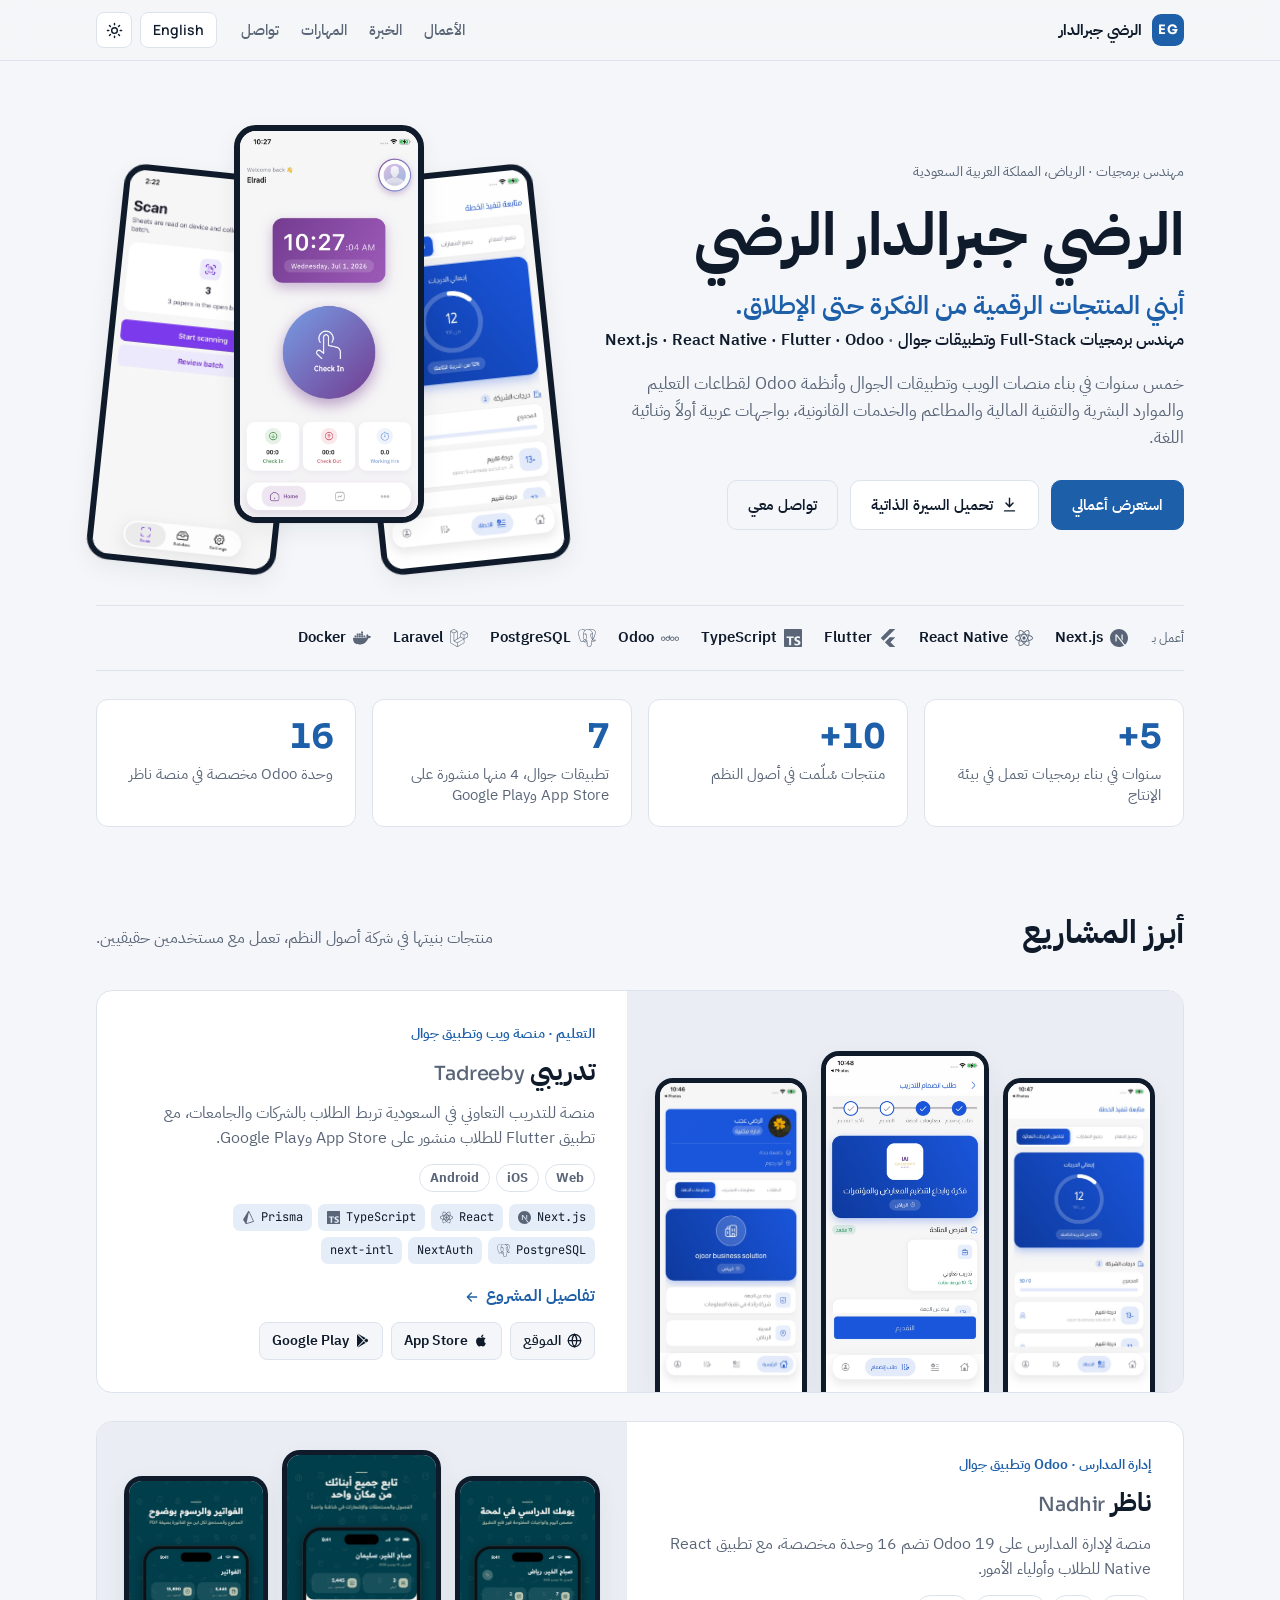
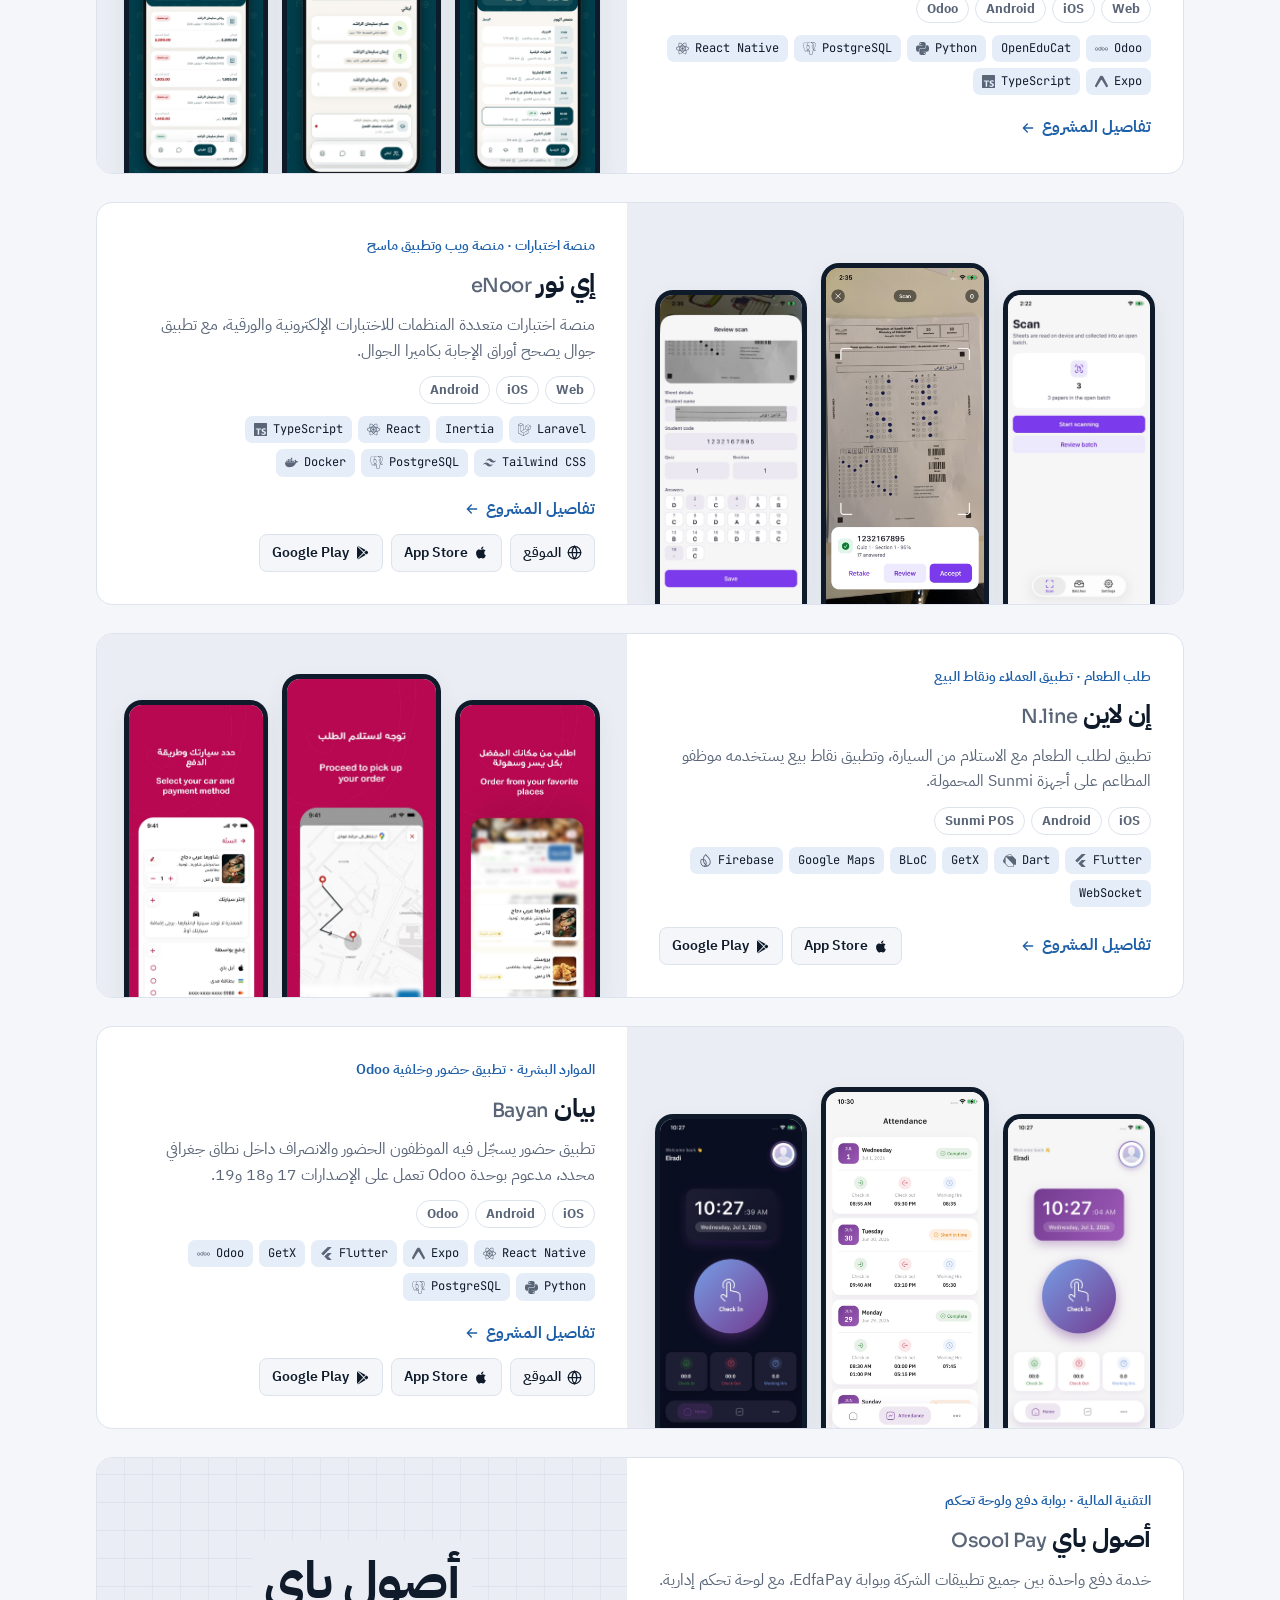
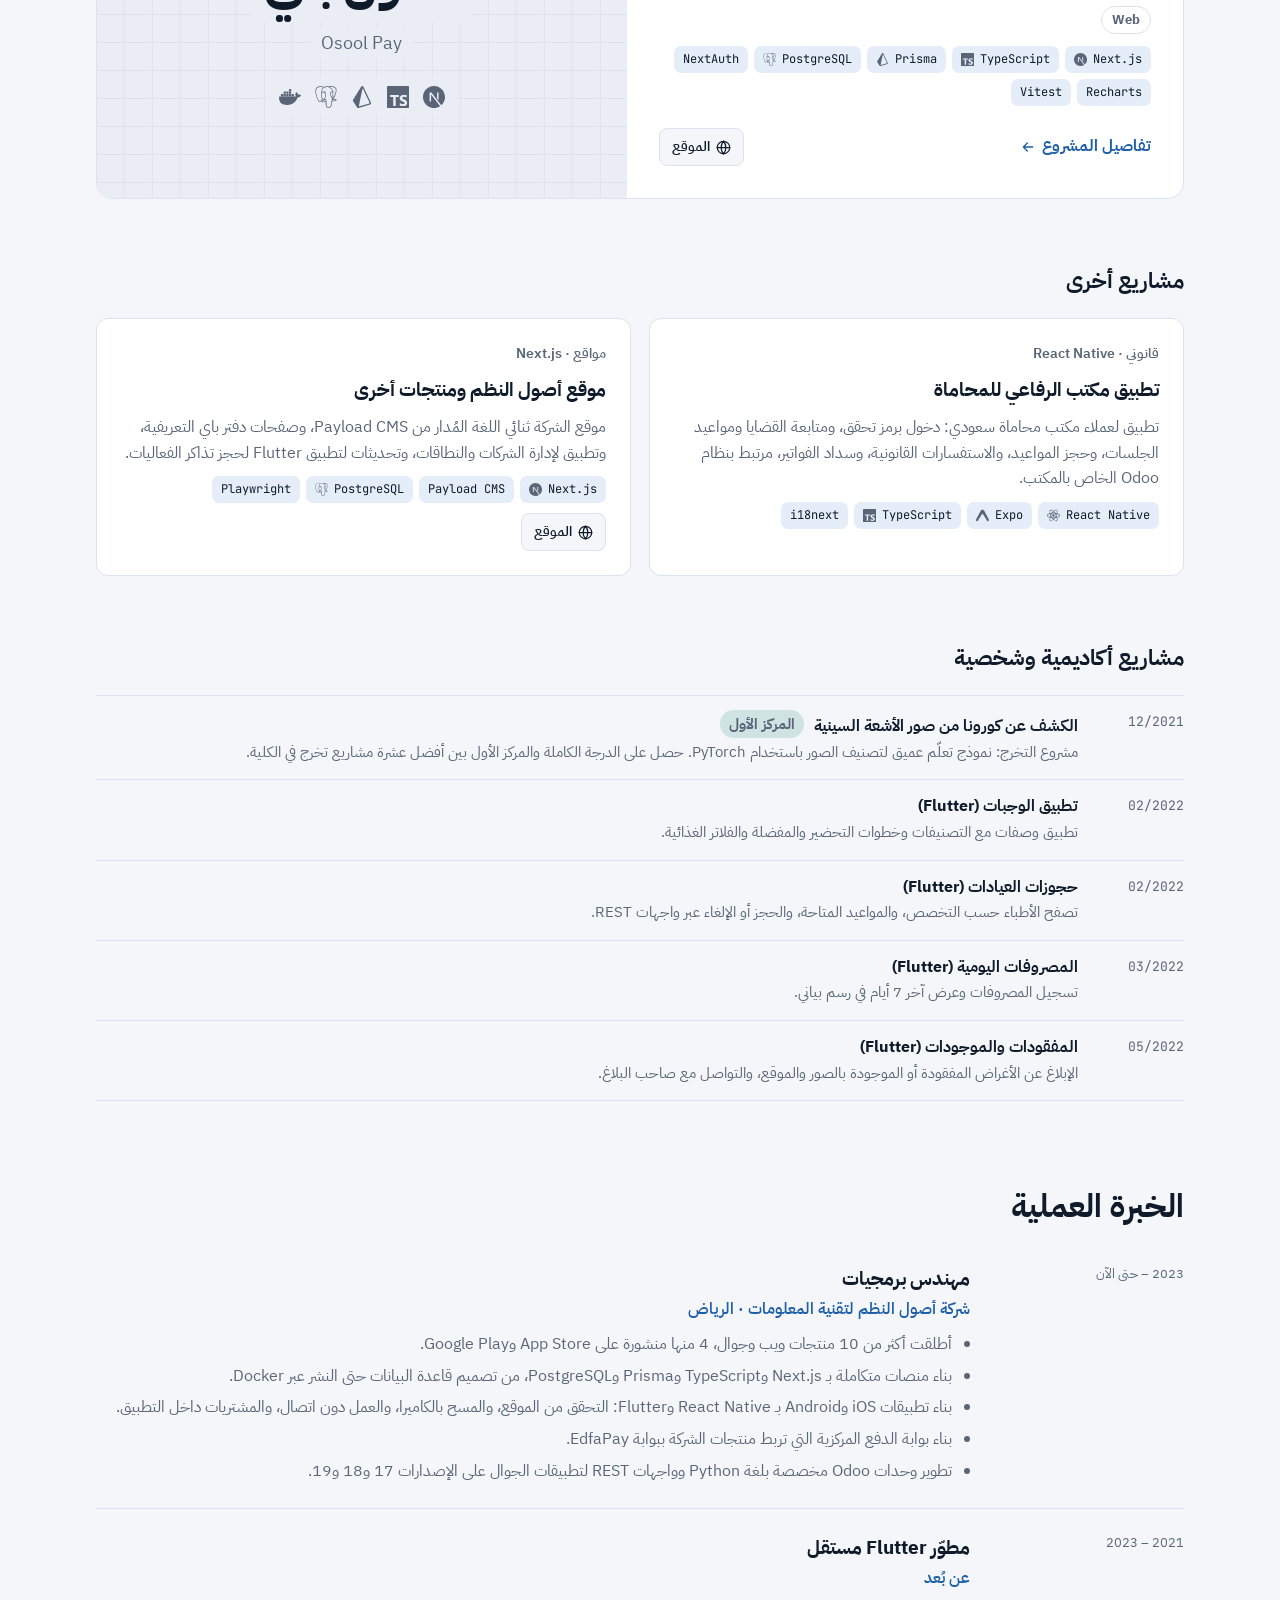
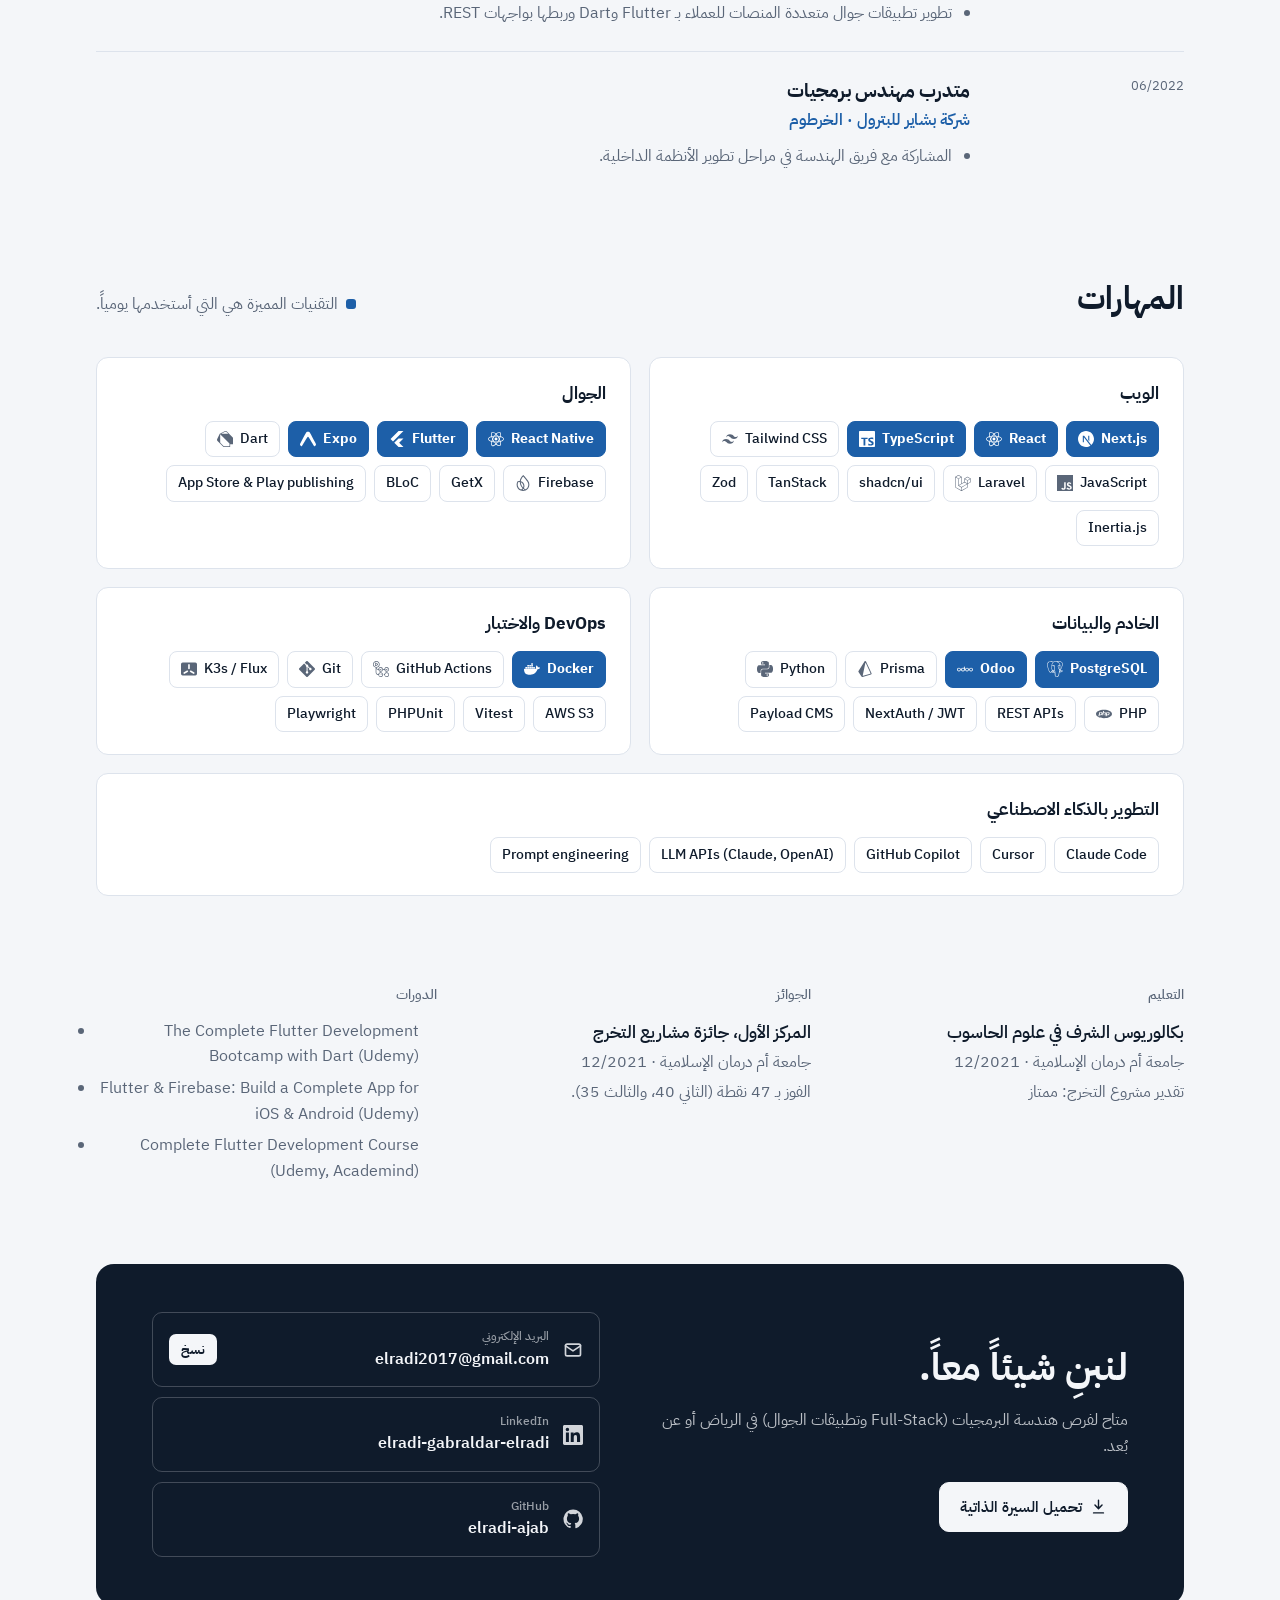
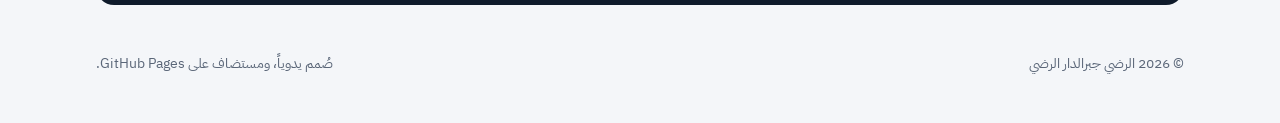
==== commit c324d0e0: "Add Nadhir app screenshots; ignore .DS_Store Co-Authored-By: Claude Opus 5.5 <noreply@anthropic.com>" ====
--- a/ar/index.html
+++ b/ar/index.html
@@ -67,7 +67,7 @@
   </div>
 </article>
 <article class="fcard reveal flip" id="p-nadhir">
-  <a class="media" href="projects/nadhir.html" tabindex="-1" aria-hidden="true" data-media="nadhir" data-type="web" data-max="3"><div class="ph">
+  <a class="media" href="projects/nadhir.html" tabindex="-1" aria-hidden="true" data-media="nadhir" data-type="phone" data-max="3"><div class="ph">
       <span class="ph-name">ناظر</span>
       <span class="ph-alt" lang="en">Nadhir</span>
       <span class="ph-icons"><svg class="ph-i" viewBox="0 0 24 24" aria-hidden="true"><path d="M21.1002 15.7957c-1.6015 0-2.8997-1.2983-2.8997-2.8998s1.2983-2.8997 2.8997-2.8997c1.6015 0 2.8998 1.2982 2.8998 2.8997 0 1.5999-1.2979 2.8998-2.8998 2.8998zm0-1.2c.9388.0006 1.7003-.7601 1.7008-1.6989.0004-.9388-.7602-1.7003-1.699-1.7007h-.0018c-.9388.0004-1.6994.7619-1.699 1.7007.0005.9381.761 1.6985 1.699 1.699zm-6.0655 1.2c-1.6014 0-2.8997-1.2983-2.8997-2.8998s1.2983-2.8997 2.8997-2.8997c1.6015 0 2.8998 1.2982 2.8998 2.8997 0 1.5999-1.2999 2.8998-2.8998 2.8998zm0-1.2c.9389.0006 1.7003-.7601 1.7008-1.6989.0005-.9388-.7602-1.7003-1.699-1.7007h-.0018c-.9388.0004-1.6994.7619-1.699 1.7007.0005.9381.761 1.6985 1.699 1.699zM11.865 12.858c0 1.6199-1.2979 2.9378-2.8977 2.9378s-2.8998-1.314-2.8998-2.9358 1.1799-2.8597 2.8998-2.8597c.6359 0 1.2239.134 1.6998.484v-1.68a.6.6 0 0 1 1.2 0v4.0537h-.002zm-2.8977 1.7399c.9388.0005 1.7002-.7602 1.7007-1.699.0005-.9388-.7602-1.7003-1.699-1.7007h-.0017c-.9389.0004-1.6995.7619-1.699 1.7007.0004.9381.7608 1.6985 1.699 1.699zm-6.0675 1.1979C1.2983 15.7957 0 14.4974 0 12.8959s1.2983-2.8997 2.8998-2.8997 2.8997 1.2982 2.8997 2.8997c0 1.5999-1.2999 2.8998-2.8997 2.8998zm0-1.2c.9388.0006 1.7002-.7601 1.7007-1.699.0005-.9387-.7602-1.7002-1.699-1.7006h-.0017c-.9388.0004-1.6995.7619-1.699 1.7007.0004.9381.7608 1.6985 1.699 1.699z"/></svg><svg class="ph-i" viewBox="0 0 24 24" aria-hidden="true"><path d="M14.25.18l.9.2.73.26.59.3.45.32.34.34.25.34.16.33.1.3.04.26.02.2-.01.13V8.5l-.05.63-.13.55-.21.46-.26.38-.3.31-.33.25-.35.19-.35.14-.33.1-.3.07-.26.04-.21.02H8.77l-.69.05-.59.14-.5.22-.41.27-.33.32-.27.35-.2.36-.15.37-.1.35-.07.32-.04.27-.02.21v3.06H3.17l-.21-.03-.28-.07-.32-.12-.35-.18-.36-.26-.36-.36-.35-.46-.32-.59-.28-.73-.21-.88-.14-1.05-.05-1.23.06-1.22.16-1.04.24-.87.32-.71.36-.57.4-.44.42-.33.42-.24.4-.16.36-.1.32-.05.24-.01h.16l.06.01h8.16v-.83H6.18l-.01-2.75-.02-.37.05-.34.11-.31.17-.28.25-.26.31-.23.38-.2.44-.18.51-.15.58-.12.64-.1.71-.06.77-.04.84-.02 1.27.05zm-6.3 1.98l-.23.33-.08.41.08.41.23.34.33.22.41.09.41-.09.33-.22.23-.34.08-.41-.08-.41-.23-.33-.33-.22-.41-.09-.41.09zm13.09 3.95l.28.06.32.12.35.18.36.27.36.35.35.47.32.59.28.73.21.88.14 1.04.05 1.23-.06 1.23-.16 1.04-.24.86-.32.71-.36.57-.4.45-.42.33-.42.24-.4.16-.36.09-.32.05-.24.02-.16-.01h-8.22v.82h5.84l.01 2.76.02.36-.05.34-.11.31-.17.29-.25.25-.31.24-.38.2-.44.17-.51.15-.58.13-.64.09-.71.07-.77.04-.84.01-1.27-.04-1.07-.14-.9-.2-.73-.25-.59-.3-.45-.33-.34-.34-.25-.34-.16-.33-.1-.3-.04-.25-.02-.2.01-.13v-5.34l.05-.64.13-.54.21-.46.26-.38.3-.32.33-.24.35-.2.35-.14.33-.1.3-.06.26-.04.21-.02.13-.01h5.84l.69-.05.59-.14.5-.21.41-.28.33-.32.27-.35.2-.36.15-.36.1-.35.07-.32.04-.28.02-.21V6.07h2.09l.14.01zm-6.47 14.25l-.23.33-.08.41.08.41.23.33.33.23.41.08.41-.08.33-.23.23-.33.08-.41-.08-.41-.23-.33-.33-.23-.41-.08-.41.08z"/></svg><svg class="ph-i" viewBox="0 0 24 24" aria-hidden="true"><path d="M23.5594 14.7228a.5269.5269 0 0 0-.0563-.1191c-.139-.2632-.4768-.3418-1.0074-.2321-1.6533.3411-2.2935.1312-2.5256-.0191 1.342-2.0482 2.445-4.522 3.0411-6.8297.2714-1.0507.7982-3.5237.1222-4.7316a1.5641 1.5641 0 0 0-.1509-.235C21.6931.9086 19.8007.0248 17.5099.0005c-1.4947-.0158-2.7705.3461-3.1161.4794a9.449 9.449 0 0 0-.5159-.0816 8.044 8.044 0 0 0-1.3114-.1278c-1.1822-.0184-2.2038.2642-3.0498.8406-.8573-.3211-4.7888-1.645-7.2219.0788C.9359 2.1526.3086 3.8733.4302 6.3043c.0409.818.5069 3.334 1.2423 5.7436.4598 1.5065.9387 2.7019 1.4334 3.582.553.9942 1.1259 1.5933 1.7143 1.7895.4474.1491 1.1327.1441 1.8581-.7279.8012-.9635 1.5903-1.8258 1.9446-2.2069.4351.2355.9064.3625 1.39.3772a.0569.0569 0 0 0 .0004.0041 11.0312 11.0312 0 0 0-.2472.3054c-.3389.4302-.4094.5197-1.5002.7443-.3102.064-1.1344.2339-1.1464.8115-.0025.1224.0329.2309.0919.3268.2269.4231.9216.6097 1.015.6331 1.3345.3335 2.5044.092 3.3714-.6787-.017 2.231.0775 4.4174.3454 5.0874.2212.5529.7618 1.9045 2.4692 1.9043.2505 0 .5263-.0291.8296-.0941 1.7819-.3821 2.5557-1.1696 2.855-2.9059.1503-.8707.4016-2.8753.5388-4.1012.0169-.0703.0357-.1207.057-.1362.0007-.0005.0697-.0471.4272.0307a.3673.3673 0 0 0 .0443.0068l.2539.0223.0149.001c.8468.0384 1.9114-.1426 2.5312-.4308.6438-.2988 1.8057-1.0323 1.5951-1.6698zM2.371 11.8765c-.7435-2.4358-1.1779-4.8851-1.2123-5.5719-.1086-2.1714.4171-3.6829 1.5623-4.4927 1.8367-1.2986 4.8398-.5408 6.108-.13-.0032.0032-.0066.0061-.0098.0094-2.0238 2.044-1.9758 5.536-1.9708 5.7495-.0002.0823.0066.1989.0162.3593.0348.5873.0996 1.6804-.0735 2.9184-.1609 1.1504.1937 2.2764.9728 3.0892.0806.0841.1648.1631.2518.2374-.3468.3714-1.1004 1.1926-1.9025 2.1576-.5677.6825-.9597.5517-1.0886.5087-.3919-.1307-.813-.5871-1.2381-1.3223-.4796-.839-.9635-2.0317-1.4155-3.5126zm6.0072 5.0871c-.1711-.0428-.3271-.1132-.4322-.1772.0889-.0394.2374-.0902.4833-.1409 1.2833-.2641 1.4815-.4506 1.9143-1.0002.0992-.126.2116-.2687.3673-.4426a.3549.3549 0 0 0 .0737-.1298c.1708-.1513.2724-.1099.4369-.0417.156.0646.3078.26.3695.4752.0291.1016.0619.2945-.0452.4444-.9043 1.2658-2.2216 1.2494-3.1676 1.0128zm2.094-3.988-.0525.141c-.133.3566-.2567.6881-.3334 1.003-.6674-.0021-1.3168-.2872-1.8105-.8024-.6279-.6551-.9131-1.5664-.7825-2.5004.1828-1.3079.1153-2.4468.079-3.0586-.005-.0857-.0095-.1607-.0122-.2199.2957-.2621 1.6659-.9962 2.6429-.7724.4459.1022.7176.4057.8305.928.5846 2.7038.0774 3.8307-.3302 4.7363-.084.1866-.1633.3629-.2311.5454zm7.3637 4.5725c-.0169.1768-.0358.376-.0618.5959l-.146.4383a.3547.3547 0 0 0-.0182.1077c-.0059.4747-.054.6489-.115.8693-.0634.2292-.1353.4891-.1794 1.0575-.11 1.4143-.8782 2.2267-2.4172 2.5565-1.5155.3251-1.7843-.4968-2.0212-1.2217a6.5824 6.5824 0 0 0-.0769-.2266c-.2154-.5858-.1911-1.4119-.1574-2.5551.0165-.5612-.0249-1.9013-.3302-2.6462.0044-.2932.0106-.5909.019-.8918a.3529.3529 0 0 0-.0153-.1126 1.4927 1.4927 0 0 0-.0439-.208c-.1226-.4283-.4213-.7866-.7797-.9351-.1424-.059-.4038-.1672-.7178-.0869.067-.276.1831-.5875.309-.9249l.0529-.142c.0595-.16.134-.3257.213-.5012.4265-.9476 1.0106-2.2453.3766-5.1772-.2374-1.0981-1.0304-1.6343-2.2324-1.5098-.7207.0746-1.3799.3654-1.7088.5321a5.6716 5.6716 0 0 0-.1958.1041c.0918-1.1064.4386-3.1741 1.7357-4.4823a4.0306 4.0306 0 0 1 .3033-.276.3532.3532 0 0 0 .1447-.0644c.7524-.5706 1.6945-.8506 2.802-.8325.4091.0067.8017.0339 1.1742.081 1.939.3544 3.2439 1.4468 4.0359 2.3827.8143.9623 1.2552 1.9315 1.4312 2.4543-1.3232-.1346-2.2234.1268-2.6797.779-.9926 1.4189.543 4.1729 1.2811 5.4964.1353.2426.2522.4522.2889.5413.2403.5825.5515.9713.7787 1.2552.0696.087.1372.1714.1885.245-.4008.1155-1.1208.3825-1.0552 1.717-.0123.1563-.0423.4469-.0834.8148-.0461.2077-.0702.4603-.0994.7662zm.8905-1.6211c-.0405-.8316.2691-.9185.5967-1.0105a2.8566 2.8566 0 0 0 .135-.0406 1.202 1.202 0 0 0 .1342.103c.5703.3765 1.5823.4213 3.0068.1344-.2016.1769-.5189.3994-.9533.6011-.4098.1903-1.0957.333-1.7473.3636-.7197.0336-1.0859-.0807-1.1721-.151zm.5695-9.2712c-.0059.3508-.0542.6692-.1054 1.0017-.055.3576-.112.7274-.1264 1.1762-.0142.4368.0404.8909.0932 1.3301.1066.887.216 1.8003-.2075 2.7014a3.5272 3.5272 0 0 1-.1876-.3856c-.0527-.1276-.1669-.3326-.3251-.6162-.6156-1.1041-2.0574-3.6896-1.3193-4.7446.3795-.5427 1.3408-.5661 2.1781-.463zm.2284 7.0137a12.3762 12.3762 0 0 0-.0853-.1074l-.0355-.0444c.7262-1.1995.5842-2.3862.4578-3.4385-.0519-.4318-.1009-.8396-.0885-1.2226.0129-.4061.0666-.7543.1185-1.0911.0639-.415.1288-.8443.1109-1.3505.0134-.0531.0188-.1158.0118-.1902-.0457-.4855-.5999-1.938-1.7294-3.253-.6076-.7073-1.4896-1.4972-2.6889-2.0395.5251-.1066 1.2328-.2035 2.0244-.1859 2.0515.0456 3.6746.8135 4.8242 2.2824a.908.908 0 0 1 .0667.1002c.7231 1.3556-.2762 6.2751-2.9867 10.5405zm-8.8166-6.1162c-.025.1794-.3089.4225-.6211.4225a.5821.5821 0 0 1-.0809-.0056c-.1873-.026-.3765-.144-.5059-.3156-.0458-.0605-.1203-.178-.1055-.2844.0055-.0401.0261-.0985.0925-.1488.1182-.0894.3518-.1226.6096-.0867.3163.0441.6426.1938.6113.4186zm7.9305-.4114c.0111.0792-.049.201-.1531.3102-.0683.0717-.212.1961-.4079.2232a.5456.5456 0 0 1-.075.0052c-.2935 0-.5414-.2344-.5607-.3717-.024-.1765.2641-.3106.5611-.352.297-.0414.6111.0088.6356.1851z"/></svg><svg class="ph-i" viewBox="0 0 24 24" aria-hidden="true"><path d="M14.23 12.004a2.236 2.236 0 0 1-2.235 2.236 2.236 2.236 0 0 1-2.236-2.236 2.236 2.236 0 0 1 2.235-2.236 2.236 2.236 0 0 1 2.236 2.236zm2.648-10.69c-1.346 0-3.107.96-4.888 2.622-1.78-1.653-3.542-2.602-4.887-2.602-.41 0-.783.093-1.106.278-1.375.793-1.683 3.264-.973 6.365C1.98 8.917 0 10.42 0 12.004c0 1.59 1.99 3.097 5.043 4.03-.704 3.113-.39 5.588.988 6.38.32.187.69.275 1.102.275 1.345 0 3.107-.96 4.888-2.624 1.78 1.654 3.542 2.603 4.887 2.603.41 0 .783-.09 1.106-.275 1.374-.792 1.683-3.263.973-6.365C22.02 15.096 24 13.59 24 12.004c0-1.59-1.99-3.097-5.043-4.032.704-3.11.39-5.587-.988-6.38-.318-.184-.688-.277-1.092-.278zm-.005 1.09v.006c.225 0 .406.044.558.127.666.382.955 1.835.73 3.704-.054.46-.142.945-.25 1.44-.96-.236-2.006-.417-3.107-.534-.66-.905-1.345-1.727-2.035-2.447 1.592-1.48 3.087-2.292 4.105-2.295zm-9.77.02c1.012 0 2.514.808 4.11 2.28-.686.72-1.37 1.537-2.02 2.442-1.107.117-2.154.298-3.113.538-.112-.49-.195-.964-.254-1.42-.23-1.868.054-3.32.714-3.707.19-.09.4-.127.563-.132zm4.882 3.05c.455.468.91.992 1.36 1.564-.44-.02-.89-.034-1.345-.034-.46 0-.915.01-1.36.034.44-.572.895-1.096 1.345-1.565zM12 8.1c.74 0 1.477.034 2.202.093.406.582.802 1.203 1.183 1.86.372.64.71 1.29 1.018 1.946-.308.655-.646 1.31-1.013 1.95-.38.66-.773 1.288-1.18 1.87-.728.063-1.466.098-2.21.098-.74 0-1.477-.035-2.202-.093-.406-.582-.802-1.204-1.183-1.86-.372-.64-.71-1.29-1.018-1.946.303-.657.646-1.313 1.013-1.954.38-.66.773-1.286 1.18-1.868.728-.064 1.466-.098 2.21-.098zm-3.635.254c-.24.377-.48.763-.704 1.16-.225.39-.435.782-.635 1.174-.265-.656-.49-1.31-.676-1.947.64-.15 1.315-.283 2.015-.386zm7.26 0c.695.103 1.365.23 2.006.387-.18.632-.405 1.282-.66 1.933-.2-.39-.41-.783-.64-1.174-.225-.392-.465-.774-.705-1.146zm3.063.675c.484.15.944.317 1.375.498 1.732.74 2.852 1.708 2.852 2.476-.005.768-1.125 1.74-2.857 2.475-.42.18-.88.342-1.355.493-.28-.958-.646-1.956-1.1-2.98.45-1.017.81-2.01 1.085-2.964zm-13.395.004c.278.96.645 1.957 1.1 2.98-.45 1.017-.812 2.01-1.086 2.964-.484-.15-.944-.318-1.37-.5-1.732-.737-2.852-1.706-2.852-2.474 0-.768 1.12-1.742 2.852-2.476.42-.18.88-.342 1.356-.494zm11.678 4.28c.265.657.49 1.312.676 1.948-.64.157-1.316.29-2.016.39.24-.375.48-.762.705-1.158.225-.39.435-.788.636-1.18zm-9.945.02c.2.392.41.783.64 1.175.23.39.465.772.705 1.143-.695-.102-1.365-.23-2.006-.386.18-.63.406-1.282.66-1.933zM17.92 16.32c.112.493.2.968.254 1.423.23 1.868-.054 3.32-.714 3.708-.147.09-.338.128-.563.128-1.012 0-2.514-.807-4.11-2.28.686-.72 1.37-1.536 2.02-2.44 1.107-.118 2.154-.3 3.113-.54zm-11.83.01c.96.234 2.006.415 3.107.532.66.905 1.345 1.727 2.035 2.446-1.595 1.483-3.092 2.295-4.11 2.295-.22-.005-.406-.05-.553-.132-.666-.38-.955-1.834-.73-3.703.054-.46.142-.944.25-1.438zm4.56.64c.44.02.89.034 1.345.034.46 0 .915-.01 1.36-.034-.44.572-.895 1.095-1.345 1.565-.455-.47-.91-.993-1.36-1.565z"/></svg><svg class="ph-i" viewBox="0 0 24 24" aria-hidden="true"><path d="M0 20.084c.043.53.23 1.063.718 1.778.58.849 1.576 1.315 2.303.567.49-.505 5.794-9.776 8.35-13.29a.761.761 0 011.248 0c2.556 3.514 7.86 12.785 8.35 13.29.727.748 1.723.282 2.303-.567.57-.835.728-1.42.728-2.046 0-.426-8.26-15.798-9.092-17.078-.8-1.23-1.044-1.498-2.397-1.542h-1.032c-1.353.044-1.597.311-2.398 1.542C8.267 3.991.33 18.758 0 19.77Z"/></svg></span>
